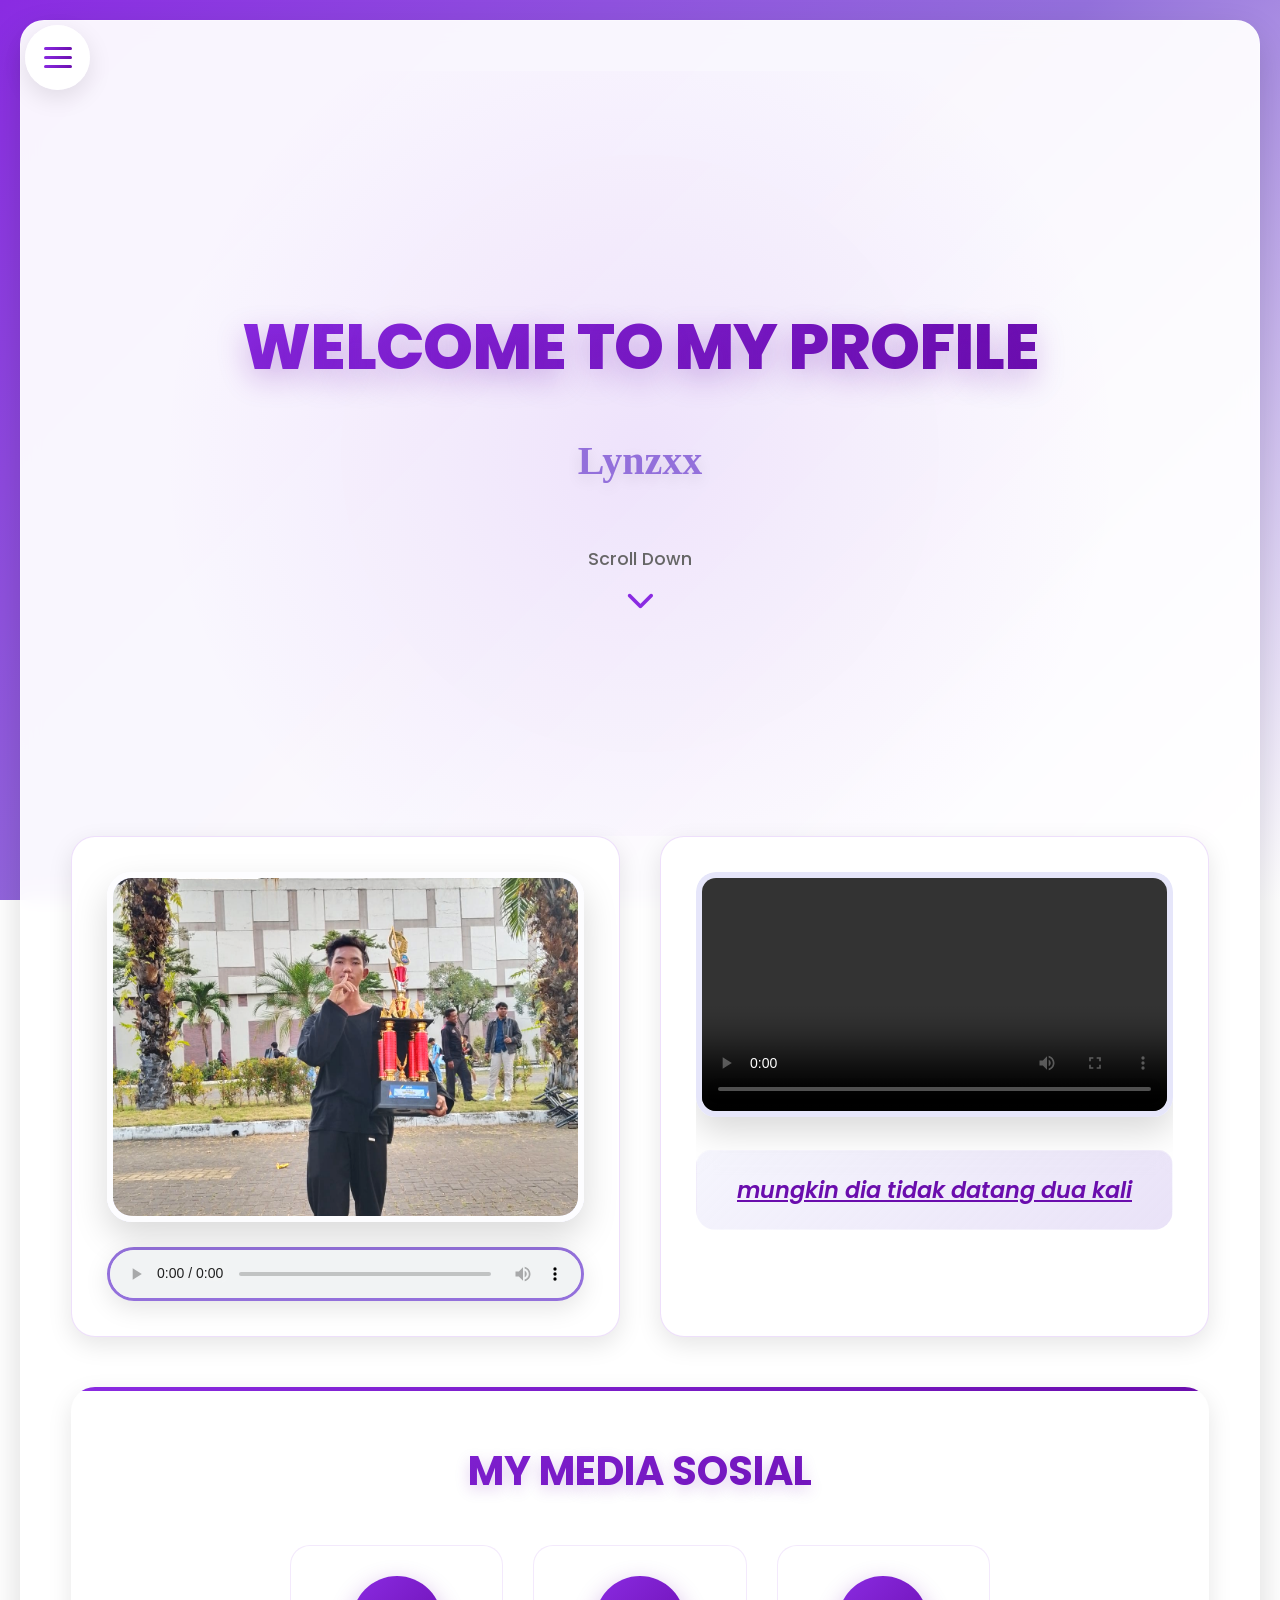
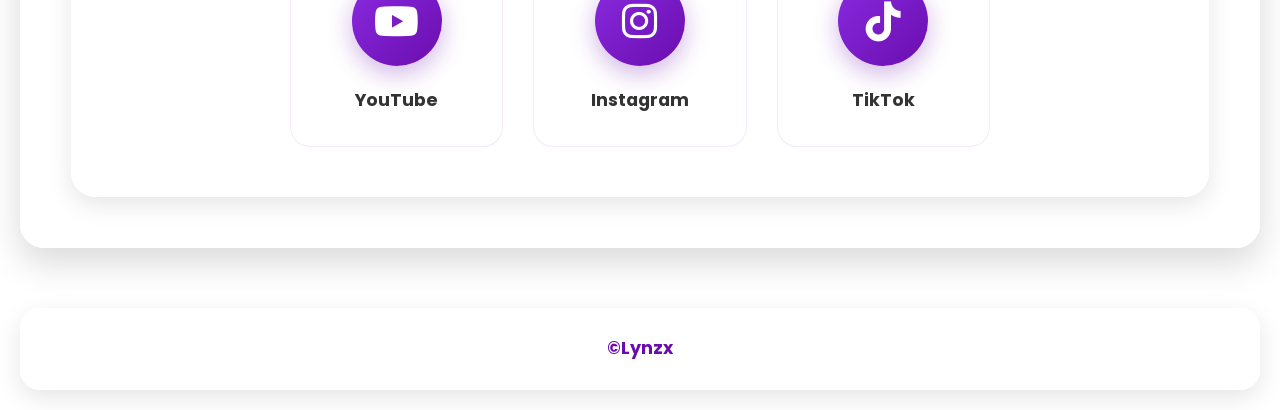
==== index.html @ 7cc861c7 "Add files via upload" ====
<!DOCTYPE html>
<html lang="id">
<head>
  <meta charset="UTF-8">
  <meta name="viewport" content="width=device-width, initial-scale=1.0">
  <title>Profil Saya - HOME</title>
  <link href="https://fonts.googleapis.com/css2?family=Poppins:wght@300;400;500;600;700&display=swap" rel="stylesheet">
  <link rel="stylesheet" href="https://cdnjs.cloudflare.com/ajax/libs/font-awesome/6.4.0/css/all.min.css">
  <link rel="stylesheet" href="style.css">
</head>
<body>
  <!-- Modern Hamburger Navbar -->
  <nav class="navbar">
    <div class="hamburger-menu">
      <div class="hamburger-line"></div>
      <div class="hamburger-line"></div>
      <div class="hamburger-line"></div>
    </div>
  </nav>

  <!-- Navigation Overlay -->
  <div class="nav-overlay">
    <div class="nav-links">
      <a href="HOME.html" class="nav-link active">
        <i class="fas fa-home"></i> HOME
      </a>
      <a href="TENTANG.html" class="nav-link">
        <i class="fas fa-user"></i> TENTANG
      </a>
      <a href="KENANGAN.html" class="nav-link">
        <i class="fas fa-images"></i> KENANGAN
      </a>
    </div>
  </div>

  <!-- HOME PAGE CONTENT -->
  <div class="container">
    <header class="hero-section">
      <div class="hero-content">
        <h1 class="hero-title">WELCOME TO MY PROFILE</h1>
        <p class="hero-subtitle">Lynzxx</p>
        <div class="scroll-indicator">
          <span>Scroll Down</span>
          <i class="fas fa-chevron-down"></i>
        </div>
      </div>
    </header>
    
    <div class="media-section">
      <!-- Kartu Gambar dan Audio -->
      <div class="card profile-card">
        <div class="card-body">
          <div class="image-container">
            <img src="PP12.jpg" alt="Profile Picture" class="profile-image">
            <audio class="audio-player" controls>
              <source src="katir.mp3" type="audio/mp3">
              Browser Anda tidak mendukung elemen audio.
            </audio>
          </div>
        </div>
      </div>
      
      <!-- Kartu Video -->
      <div class="card video-card">
        <div class="card-body">
          <div class="video-container">
            <video controls class="modern-video">
              <source src="kaka.mp4" type="video/mp4">
              Browser Anda tidak mendukung elemen video.
            </video>
            <div class="video-info">
              <h3><i><u>mungkin dia tidak datang dua kali</u></i></h3>
            </div>
          </div>
        </div>
      </div>
    </div>
    
    <!-- BAGIAN MEDIA SOSIAL -->
    <div class="social-section">
      <div class="social-title">MY MEDIA SOSIAL</div>
      <div class="social-links">
        <a href="https://youtube.com/@rafisysilo2630?si=F6b0-OFRXYgABKJ8" class="social-link" target="_blank">
          <div class="social-icon">
            <i class="fab fa-youtube"></i>
          </div>
          <span>YouTube</span>
        </a>
        <a href="https://www.instagram.com/afii_2004?igsh=Zm16ZG1jb3IwbXl3" class="social-link" target="_blank">
          <div class="social-icon">
            <i class="fab fa-instagram"></i>
          </div>
          <span>Instagram</span>
        </a>
        <a href="https://www.tiktok.com/@apii2452?_t=ZS-8zlGqCuAi6q&_r=1" class="social-link" target="_blank">
          <div class="social-icon">
            <i class="fab fa-tiktok"></i>
          </div>
          <span>TikTok</span>
        </a>
      </div>
    </div>
  </div>
  
  <footer class="footer">
    <div class="container-end">
      <ul class="ul-end">
        <li class="li-end"><p>©Lynzx</p></li>
      </ul>
    </div>
  </footer>

  <script src="common.js"></script>
</body>
</html>
---- style.css ----
/* ===== VARIABLES ===== */
:root {
  --primary-color: #8A2BE2;
  --secondary-color: #9370DB;
  --accent-color: #6A0DAD;
  --text-dark: #333;
  --text-light: #666;
  --background-light: rgba(255, 255, 255, 0.95);
  --shadow-light: 0 8px 25px rgba(0, 0, 0, 0.1);
  --shadow-medium: 0 15px 35px rgba(0, 0, 0, 0.15);
  --shadow-heavy: 0 20px 50px rgba(106, 13, 173, 0.25);
  --border-radius: 24px;
  --transition: all 0.4s cubic-bezier(0.25, 0.46, 0.45, 0.94);
  --gradient-primary: linear-gradient(135deg, var(--primary-color) 0%, var(--accent-color) 100%);
  --gradient-secondary: linear-gradient(135deg, var(--secondary-color) 0%, var(--primary-color) 100%);
}

/* ===== GLOBAL STYLES ===== */
* {
  margin: 0;
  padding: 0;
  box-sizing: border-box;
  font-family: 'Poppins', sans-serif;
}

body {
  background: linear-gradient(135deg, var(--primary-color) 0%, var(--secondary-color) 50%, #FFFFFF 100%);
  background-attachment: fixed;
  color: var(--text-dark);
  line-height: 1.7;
  min-height: 100vh;
  padding: 20px;
  transition: var(--transition);
}

/* ===== NAVIGATION ===== */
.navbar {
  position: fixed;
  top: 25px;
  left: 25px;
  z-index: 1000;
}

.hamburger-menu {
  display: flex;
  flex-direction: column;
  justify-content: center;
  align-items: center;
  width: 65px;
  height: 65px;
  background: rgba(255, 255, 255, 0.95);
  border-radius: 50%;
  box-shadow: var(--shadow-light);
  cursor: pointer;
  transition: var(--transition);
  backdrop-filter: blur(10px);
  border: 1px solid rgba(255, 255, 255, 0.2);
}

.hamburger-menu:hover {
  transform: scale(1.15) rotate(180deg);
  box-shadow: var(--shadow-heavy);
  background: rgba(255, 255, 255, 1);
}

.hamburger-line {
  width: 28px;
  height: 3px;
  background: var(--gradient-primary);
  margin: 3px 0;
  border-radius: 3px;
  transition: var(--transition);
  transform-origin: center;
}

.hamburger-menu.active .hamburger-line:nth-child(1) {
  transform: translateY(10px) rotate(45deg);
  background: white;
}

.hamburger-menu.active .hamburger-line:nth-child(2) {
  opacity: 0;
  transform: scale(0);
}

.hamburger-menu.active .hamburger-line:nth-child(3) {
  transform: translateY(-10px) rotate(-45deg);
  background: white;
}

.nav-overlay {
  position: fixed;
  top: 0;
  left: 0;
  width: 100%;
  height: 100%;
  background: rgba(106, 13, 173, 0.98);
  backdrop-filter: blur(15px);
  z-index: 999;
  display: flex;
  justify-content: center;
  align-items: center;
  opacity: 0;
  visibility: hidden;
  transition: var(--transition);
}

.nav-overlay.active {
  opacity: 1;
  visibility: visible;
}

.nav-links {
  display: flex;
  flex-direction: column;
  align-items: center;
  gap: 35px;
}

.nav-link {
  color: white;
  font-size: 2.2rem;
  font-weight: 600;
  text-decoration: none;
  padding: 20px 50px;
  border-radius: 60px;
  transition: var(--transition);
  position: relative;
  overflow: hidden;
  background: rgba(255, 255, 255, 0.1);
  backdrop-filter: blur(10px);
  border: 1px solid rgba(255, 255, 255, 0.2);
}

.nav-link::before {
  content: '';
  position: absolute;
  top: 0;
  left: -100%;
  width: 100%;
  height: 100%;
  background: linear-gradient(90deg, transparent, rgba(255, 255, 255, 0.3), transparent);
  transition: all 0.6s ease;
}

.nav-link:hover::before {
  left: 100%;
}

.nav-link:hover {
  transform: translateY(-5px) scale(1.05);
  background: rgba(255, 255, 255, 0.2);
  box-shadow: 0 15px 35px rgba(0, 0, 0, 0.3);
}

.nav-link.active {
  background: rgba(255, 255, 255, 0.25);
  box-shadow: 0 10px 25px rgba(0, 0, 0, 0.2);
  transform: scale(1.05);
}

.nav-link i {
  margin-right: 20px;
  font-size: 2rem;
  transition: var(--transition);
}

.nav-link:hover i {
  transform: scale(1.2);
}

/* ===== HERO SECTION ===== */
.hero-section {
  min-height: 85vh;
  display: flex;
  align-items: center;
  justify-content: center;
  text-align: center;
  padding: 80px 20px;
  position: relative;
  overflow: hidden;
}

.hero-section::before {
  content: '';
  position: absolute;
  top: 0;
  left: 0;
  right: 0;
  bottom: 0;
  background: radial-gradient(circle at center, rgba(138, 43, 226, 0.1) 0%, transparent 70%);
  pointer-events: none;
}

.hero-content {
  max-width: 900px;
  position: relative;
  z-index: 1;
}

.hero-title {
  color: var(--accent-color);
  font-size: 4rem;
  font-weight: 800;
  margin-bottom: 25px;
  background: var(--gradient-primary);
  -webkit-background-clip: text;
  -webkit-text-fill-color: transparent;
  animation: fadeInUp 1s ease;
  text-shadow: 0 10px 30px rgba(106, 13, 173, 0.3);
  letter-spacing: -1px;
}

.hero-subtitle {
  color: var(--secondary-color);
  font-size: 2.5rem;
  font-weight: 600;
  font-family: "Brush Script MT", cursive;
  margin-bottom: 50px;
  animation: fadeInUp 1s ease 0.3s both;
  text-shadow: 0 5px 15px rgba(0, 0, 0, 0.1);
}

.scroll-indicator {
  color: var(--text-light);
  font-size: 1.1rem;
  font-weight: 500;
  animation: bounce 2s infinite;
  display: flex;
  flex-direction: column;
  align-items: center;
  gap: 10px;
}

.scroll-indicator i {
  font-size: 1.8rem;
  color: var(--primary-color);
  transition: var(--transition);
}

.scroll-indicator:hover i {
  transform: translateY(5px);
  color: var(--accent-color);
}

/* ===== MAIN CONTENT ===== */
.container {
  background: var(--background-light);
  border-radius: var(--border-radius);
  box-shadow: var(--shadow-medium);
  margin: 0 auto 40px;
  max-width: 1300px;
  overflow: hidden;
  padding: 50px;
  backdrop-filter: blur(10px);
  border: 1px solid rgba(255, 255, 255, 0.3);
}

.media-section {
  display: grid;
  grid-template-columns: repeat(auto-fit, minmax(380px, 1fr));
  gap: 40px;
  margin-bottom: 50px;
}

.card {
  background: white;
  border-radius: var(--border-radius);
  box-shadow: var(--shadow-light);
  overflow: hidden;
  transition: var(--transition);
  border: 1px solid rgba(138, 43, 226, 0.15);
  position: relative;
}

.card::before {
  content: '';
  position: absolute;
  top: 0;
  left: 0;
  right: 0;
  height: 4px;
  background: var(--gradient-primary);
  transform: scaleX(0);
  transition: var(--transition);
}

.card:hover::before {
  transform: scaleX(1);
}

.card:hover {
  transform: translateY(-12px) scale(1.02);
  box-shadow: var(--shadow-heavy);
}

.card-body {
  padding: 35px;
}

/* Profile Image Section */
.image-container {
  display: flex;
  flex-direction: column;
  align-items: center;
  gap: 25px;
}

.profile-image {
  border-radius: 25px;
  height: 350px;
  object-fit: cover;
  width: 100%;
  border: 6px solid #E6E6FA;
  box-shadow: var(--shadow-medium);
  transition: var(--transition);
  filter: brightness(1.05) contrast(1.1);
}

.profile-image:hover {
  transform: scale(1.03);
  box-shadow: var(--shadow-heavy);
}

/* Video Section */
.video-container {
  position: relative;
  border-radius: 20px;
  overflow: hidden;
}

.modern-video {
  border-radius: 20px;
  width: 100%;
  height: auto;
  border: 6px solid #E6E6FA;
  box-shadow: var(--shadow-medium);
  transition: var(--transition);
}

.modern-video:hover {
  transform: scale(1.02);
  box-shadow: var(--shadow-heavy);
}

.video-info {
  text-align: center;
  margin-top: 25px;
  padding: 20px;
  background: linear-gradient(135deg, rgba(230, 230, 250, 0.4) 0%, rgba(147, 112, 219, 0.2) 100%);
  border-radius: 15px;
  backdrop-filter: blur(10px);
  border: 1px solid rgba(255, 255, 255, 0.3);
}

.video-info h3 {
  color: var(--accent-color);
  font-style: italic;
  font-size: 1.4rem;
  font-weight: 600;
}

/* Audio Player */
.audio-player {
  border-radius: 35px;
  width: 100%;
  background: linear-gradient(135deg, #F8F4FF 0%, #EDE7F6 100%);
  border: 3px solid var(--secondary-color);
  box-shadow: var(--shadow-light);
  transition: var(--transition);
}

.audio-player:hover {
  border-color: var(--primary-color);
  box-shadow: var(--shadow-medium);
}

/* ===== SOCIAL MEDIA SECTION ===== */
.social-section {
  background: white;
  border-radius: var(--border-radius);
  box-shadow: var(--shadow-light);
  margin-top: 50px;
  padding: 50px;
  text-align: center;
  position: relative;
  overflow: hidden;
}

.social-section::before {
  content: '';
  position: absolute;
  top: 0;
  left: 0;
  right: 0;
  height: 4px;
  background: var(--gradient-primary);
}

.social-title {
  color: var(--accent-color);
  font-size: 2.5rem;
  font-weight: 700;
  margin-bottom: 40px;
  background: var(--gradient-primary);
  -webkit-background-clip: text;
  -webkit-text-fill-color: transparent;
  text-shadow: 0 5px 15px rgba(106, 13, 173, 0.2);
}

.social-links {
  display: grid;
  grid-template-columns: repeat(auto-fit, minmax(180px, 1fr));
  gap: 30px;
  max-width: 700px;
  margin: 0 auto;
}

.social-link {
  display: flex;
  flex-direction: column;
  align-items: center;
  text-decoration: none;
  color: var(--text-dark);
  transition: var(--transition);
  padding: 30px 25px;
  border-radius: 20px;
  background: rgba(255, 255, 255, 0.9);
  backdrop-filter: blur(10px);
  border: 1px solid rgba(138, 43, 226, 0.1);
  position: relative;
  overflow: hidden;
}

.social-link::before {
  content: '';
  position: absolute;
  top: 0;
  left: 0;
  right: 0;
  bottom: 0;
  background: var(--gradient-primary);
  opacity: 0;
  transition: var(--transition);
  z-index: 1;
}

.social-link:hover::before {
  opacity: 1;
}

.social-link:hover {
  transform: translateY(-8px) scale(1.05);
  box-shadow: var(--shadow-heavy);
  color: white;
}

.social-icon {
  width: 90px;
  height: 90px;
  border-radius: 50%;
  background: var(--gradient-primary);
  display: flex;
  align-items: center;
  justify-content: center;
  margin-bottom: 20px;
  transition: var(--transition);
  position: relative;
  z-index: 2;
  box-shadow: 0 8px 25px rgba(106, 13, 173, 0.3);
}

.social-link:hover .social-icon {
  transform: scale(1.15) rotate(10deg);
  background: white;
  box-shadow: 0 12px 35px rgba(0, 0, 0, 0.3);
}

.social-icon i {
  font-size: 2.5rem;
  color: white;
  transition: var(--transition);
}

.social-link:hover .social-icon i {
  color: var(--primary-color);
  transform: scale(1.1);
}

.social-link span {
  font-weight: 700;
  font-size: 1.1rem;
  position: relative;
  z-index: 2;
  transition: var(--transition);
}

/* ===== FOOTER ===== */
.footer {
  margin-top: 60px;
}

.container-end {
  background: var(--background-light);
  border-radius: 20px;
  box-shadow: var(--shadow-light);
  margin: 0 auto;
  max-width: 1300px;
  padding: 25px;
  text-align: center;
  backdrop-filter: blur(10px);
  border: 1px solid rgba(255, 255, 255, 0.3);
}

.ul-end {
  list-style: none;
}

.li-end {
  color: var(--accent-color);
  font-weight: 700;
  font-size: 1.1rem;
}

/* ===== ANIMATIONS ===== */
@keyframes fadeInUp {
  from {
    opacity: 0;
    transform: translateY(40px);
  }
  to {
    opacity: 1;
    transform: translateY(0);
  }
}

@keyframes bounce {
  0%, 20%, 50%, 80%, 100% {
    transform: translateY(0);
  }
  40% {
    transform: translateY(-12px);
  }
  60% {
    transform: translateY(-6px);
  }
}

@keyframes float {
  0%, 100% {
    transform: translateY(0);
  }
  50% {
    transform: translateY(-10px);
  }
}

/* ===== RESPONSIVE STYLES ===== */
@media (max-width: 1024px) {
  .hero-title {
    font-size: 3.2rem;
  }
  
  .hero-subtitle {
    font-size: 2rem;
  }
  
  .container {
    padding: 40px;
  }
  
  .media-section {
    grid-template-columns: 1fr;
    gap: 30px;
  }
}

@media (max-width: 768px) {
  .navbar {
    top: 20px;
    left: 20px;
  }
  
  .hamburger-menu {
    width: 55px;
    height: 55px;
  }
  
  .hamburger-line {
    width: 24px;
  }
  
  .nav-link {
    font-size: 1.8rem;
    padding: 18px 40px;
  }
  
  .nav-link i {
    font-size: 1.6rem;
    margin-right: 15px;
  }
  
  .hero-title {
    font-size: 2.8rem;
  }
  
  .hero-subtitle {
    font-size: 1.8rem;
  }
  
  .social-links {
    grid-template-columns: repeat(2, 1fr);
    gap: 20px;
  }
  
  .social-icon {
    width: 70px;
    height: 70px;
  }
  
  .social-icon i {
    font-size: 2rem;
  }
  
  .container {
    padding: 30px;
  }
  
  .card-body {
    padding: 25px;
  }
}

@media (max-width: 480px) {
  body {
    padding: 15px;
  }
  
  .nav-link {
    font-size: 1.5rem;
    padding: 15px 30px;
  }
  
  .nav-link i {
    font-size: 1.3rem;
    margin-right: 12px;
  }
  
  .hero-title {
    font-size: 2.2rem;
  }
  
  .hero-subtitle {
    font-size: 1.5rem;
  }
  
  .social-links {
    grid-template-columns: 1fr;
    gap: 15px;
  }
  
  .social-link {
    padding: 25px 20px;
  }
  
  .container {
    padding: 20px;
  }
  
  .card-body {
    padding: 20px;
  }
  
  .profile-image {
    height: 280px;
  }
}

/* Loading animation for cards */
.card {
  animation: fadeInUp 0.8s ease-out;
}

.card:nth-child(1) { animation-delay: 0.1s; }
.card:nth-child(2) { animation-delay: 0.2s; }
.card:nth-child(3) { animation-delay: 0.3s; }

/* Smooth scrolling */
html {
  scroll-behavior: smooth;
}
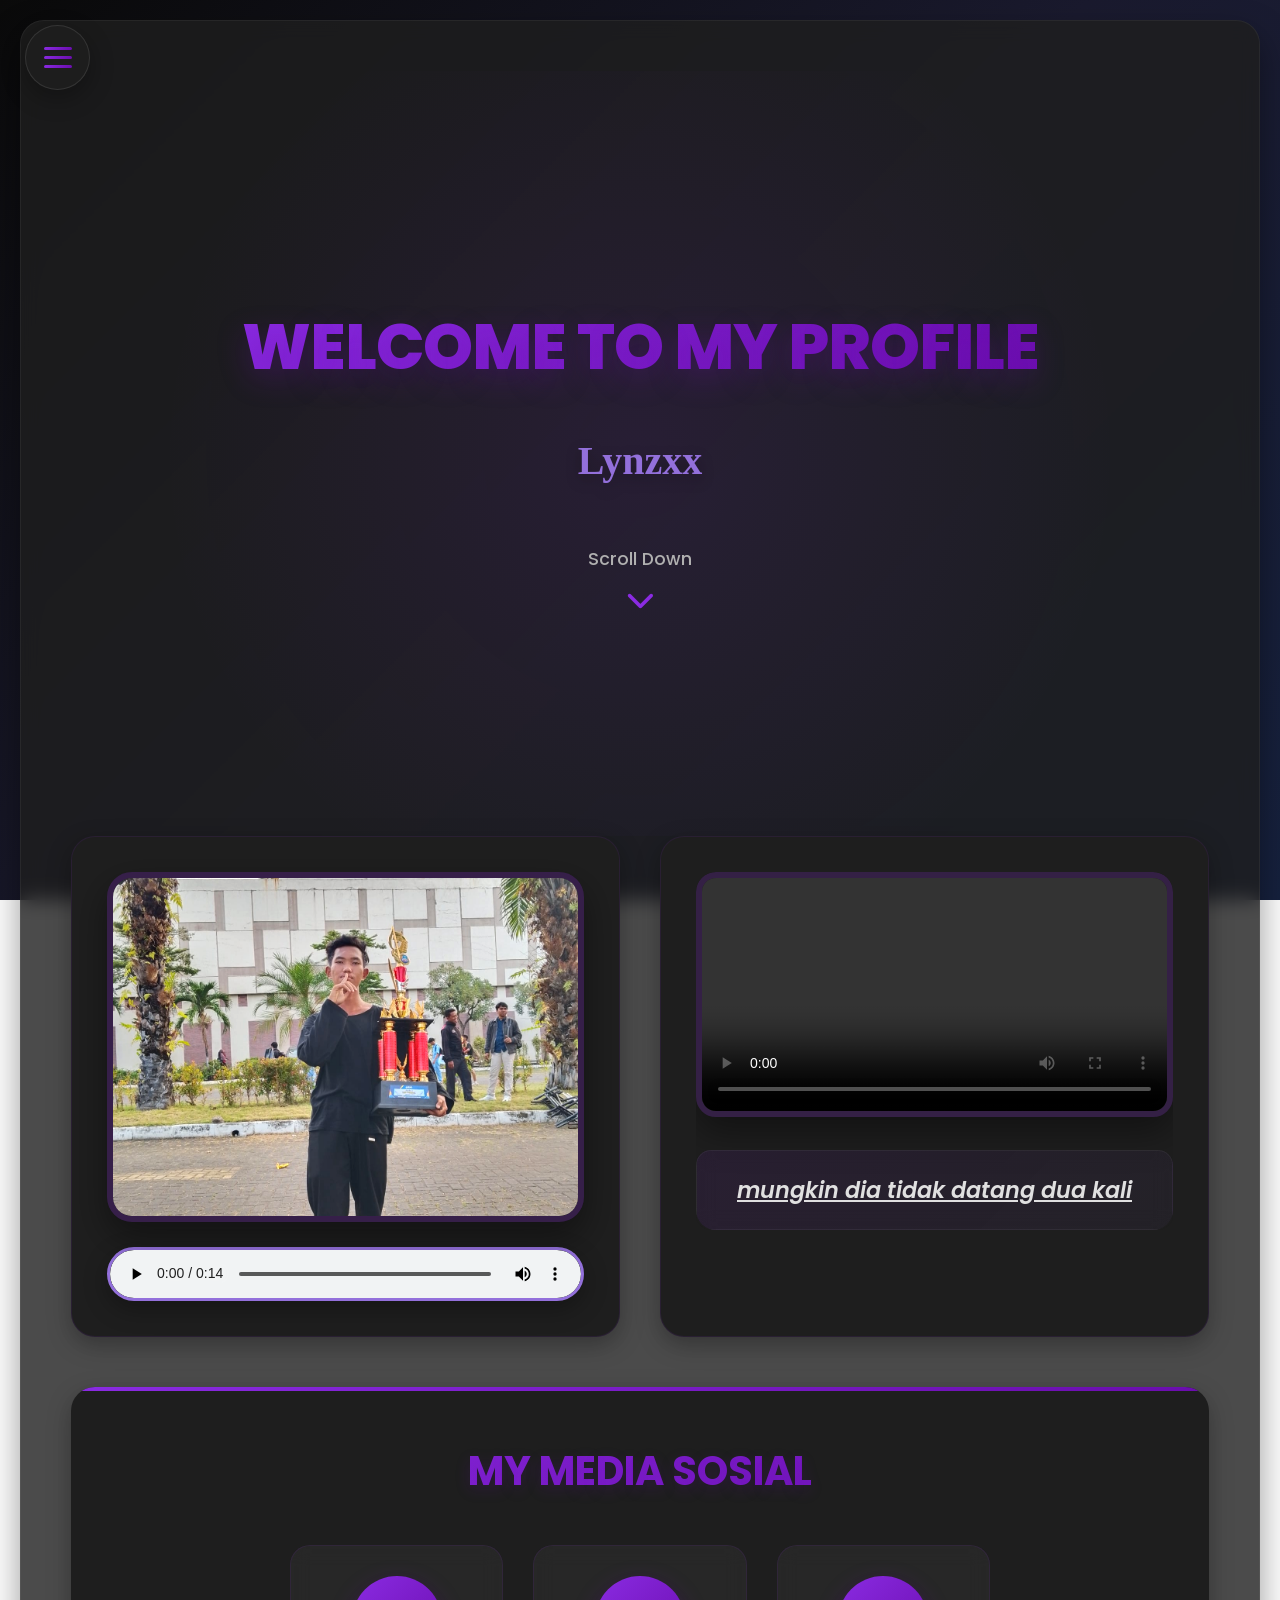
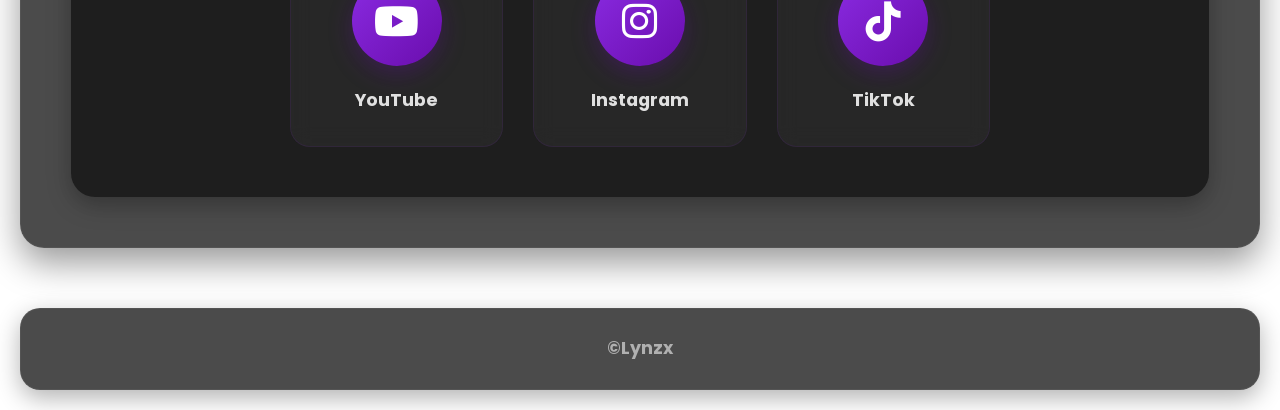
==== commit 4f920f1d: "Add files via upload" ====
--- a/index.html
+++ b/index.html
@@ -21,7 +21,7 @@
   <!-- Navigation Overlay -->
   <div class="nav-overlay">
     <div class="nav-links">
-      <a href="HOME.html" class="nav-link active">
+      <a href="index.html" class="nav-link active">
         <i class="fas fa-home"></i> HOME
       </a>
       <a href="TENTANG.html" class="nav-link">
--- a/style.css
+++ b/style.css
@@ -3,12 +3,14 @@
   --primary-color: #8A2BE2;
   --secondary-color: #9370DB;
   --accent-color: #6A0DAD;
-  --text-dark: #333;
-  --text-light: #666;
-  --background-light: rgba(255, 255, 255, 0.95);
-  --shadow-light: 0 8px 25px rgba(0, 0, 0, 0.1);
-  --shadow-medium: 0 15px 35px rgba(0, 0, 0, 0.15);
-  --shadow-heavy: 0 20px 50px rgba(106, 13, 173, 0.25);
+  --dark-bg: #121212;
+  --card-bg: #1E1E1E;
+  --card-hover: #2D2D2D;
+  --text-light: #E0E0E0;
+  --text-muted: #B0B0B0;
+  --shadow-light: 0 8px 25px rgba(0, 0, 0, 0.3);
+  --shadow-medium: 0 15px 35px rgba(0, 0, 0, 0.4);
+  --shadow-heavy: 0 20px 50px rgba(106, 13, 173, 0.3);
   --border-radius: 24px;
   --transition: all 0.4s cubic-bezier(0.25, 0.46, 0.45, 0.94);
   --gradient-primary: linear-gradient(135deg, var(--primary-color) 0%, var(--accent-color) 100%);
@@ -24,9 +26,9 @@
 }
 
 body {
-  background: linear-gradient(135deg, var(--primary-color) 0%, var(--secondary-color) 50%, #FFFFFF 100%);
+  background: linear-gradient(135deg, #0A0A0A 0%, #1A1A2E 50%, #16213E 100%);
   background-attachment: fixed;
-  color: var(--text-dark);
+  color: var(--text-light);
   line-height: 1.7;
   min-height: 100vh;
   padding: 20px;
@@ -48,19 +50,19 @@
   align-items: center;
   width: 65px;
   height: 65px;
-  background: rgba(255, 255, 255, 0.95);
+  background: rgba(30, 30, 30, 0.95);
   border-radius: 50%;
   box-shadow: var(--shadow-light);
   cursor: pointer;
   transition: var(--transition);
   backdrop-filter: blur(10px);
-  border: 1px solid rgba(255, 255, 255, 0.2);
+  border: 1px solid rgba(255, 255, 255, 0.1);
 }
 
 .hamburger-menu:hover {
   transform: scale(1.15) rotate(180deg);
   box-shadow: var(--shadow-heavy);
-  background: rgba(255, 255, 255, 1);
+  background: rgba(40, 40, 40, 1);
 }
 
 .hamburger-line {
@@ -94,7 +96,7 @@
   left: 0;
   width: 100%;
   height: 100%;
-  background: rgba(106, 13, 173, 0.98);
+  background: rgba(18, 18, 18, 0.98);
   backdrop-filter: blur(15px);
   z-index: 999;
   display: flex;
@@ -127,9 +129,9 @@
   transition: var(--transition);
   position: relative;
   overflow: hidden;
-  background: rgba(255, 255, 255, 0.1);
+  background: rgba(255, 255, 255, 0.05);
   backdrop-filter: blur(10px);
-  border: 1px solid rgba(255, 255, 255, 0.2);
+  border: 1px solid rgba(255, 255, 255, 0.1);
 }
 
 .nav-link::before {
@@ -139,7 +141,7 @@
   left: -100%;
   width: 100%;
   height: 100%;
-  background: linear-gradient(90deg, transparent, rgba(255, 255, 255, 0.3), transparent);
+  background: linear-gradient(90deg, transparent, rgba(138, 43, 226, 0.3), transparent);
   transition: all 0.6s ease;
 }
 
@@ -149,13 +151,13 @@
 
 .nav-link:hover {
   transform: translateY(-5px) scale(1.05);
-  background: rgba(255, 255, 255, 0.2);
-  box-shadow: 0 15px 35px rgba(0, 0, 0, 0.3);
+  background: rgba(138, 43, 226, 0.2);
+  box-shadow: 0 15px 35px rgba(0, 0, 0, 0.5);
 }
 
 .nav-link.active {
-  background: rgba(255, 255, 255, 0.25);
-  box-shadow: 0 10px 25px rgba(0, 0, 0, 0.2);
+  background: rgba(138, 43, 226, 0.25);
+  box-shadow: 0 10px 25px rgba(0, 0, 0, 0.4);
   transform: scale(1.05);
 }
 
@@ -199,7 +201,7 @@
 }
 
 .hero-title {
-  color: var(--accent-color);
+  color: var(--text-light);
   font-size: 4rem;
   font-weight: 800;
   margin-bottom: 25px;
@@ -218,11 +220,11 @@
   font-family: "Brush Script MT", cursive;
   margin-bottom: 50px;
   animation: fadeInUp 1s ease 0.3s both;
-  text-shadow: 0 5px 15px rgba(0, 0, 0, 0.1);
+  text-shadow: 0 5px 15px rgba(0, 0, 0, 0.3);
 }
 
 .scroll-indicator {
-  color: var(--text-light);
+  color: var(--text-muted);
   font-size: 1.1rem;
   font-weight: 500;
   animation: bounce 2s infinite;
@@ -245,7 +247,7 @@
 
 /* ===== MAIN CONTENT ===== */
 .container {
-  background: var(--background-light);
+  background: rgba(30, 30, 30, 0.8);
   border-radius: var(--border-radius);
   box-shadow: var(--shadow-medium);
   margin: 0 auto 40px;
@@ -253,7 +255,7 @@
   overflow: hidden;
   padding: 50px;
   backdrop-filter: blur(10px);
-  border: 1px solid rgba(255, 255, 255, 0.3);
+  border: 1px solid rgba(255, 255, 255, 0.05);
 }
 
 .media-section {
@@ -264,12 +266,12 @@
 }
 
 .card {
-  background: white;
+  background: var(--card-bg);
   border-radius: var(--border-radius);
   box-shadow: var(--shadow-light);
   overflow: hidden;
   transition: var(--transition);
-  border: 1px solid rgba(138, 43, 226, 0.15);
+  border: 1px solid rgba(138, 43, 226, 0.1);
   position: relative;
 }
 
@@ -292,6 +294,7 @@
 .card:hover {
   transform: translateY(-12px) scale(1.02);
   box-shadow: var(--shadow-heavy);
+  background: var(--card-hover);
 }
 
 .card-body {
@@ -311,7 +314,7 @@
   height: 350px;
   object-fit: cover;
   width: 100%;
-  border: 6px solid #E6E6FA;
+  border: 6px solid rgba(138, 43, 226, 0.2);
   box-shadow: var(--shadow-medium);
   transition: var(--transition);
   filter: brightness(1.05) contrast(1.1);
@@ -320,6 +323,7 @@
 .profile-image:hover {
   transform: scale(1.03);
   box-shadow: var(--shadow-heavy);
+  border-color: rgba(138, 43, 226, 0.4);
 }
 
 /* Video Section */
@@ -333,7 +337,7 @@
   border-radius: 20px;
   width: 100%;
   height: auto;
-  border: 6px solid #E6E6FA;
+  border: 6px solid rgba(138, 43, 226, 0.2);
   box-shadow: var(--shadow-medium);
   transition: var(--transition);
 }
@@ -341,20 +345,21 @@
 .modern-video:hover {
   transform: scale(1.02);
   box-shadow: var(--shadow-heavy);
+  border-color: rgba(138, 43, 226, 0.4);
 }
 
 .video-info {
   text-align: center;
   margin-top: 25px;
   padding: 20px;
-  background: linear-gradient(135deg, rgba(230, 230, 250, 0.4) 0%, rgba(147, 112, 219, 0.2) 100%);
+  background: linear-gradient(135deg, rgba(138, 43, 226, 0.1) 0%, rgba(147, 112, 219, 0.05) 100%);
   border-radius: 15px;
   backdrop-filter: blur(10px);
-  border: 1px solid rgba(255, 255, 255, 0.3);
+  border: 1px solid rgba(255, 255, 255, 0.05);
 }
 
 .video-info h3 {
-  color: var(--accent-color);
+  color: var(--text-light);
   font-style: italic;
   font-size: 1.4rem;
   font-weight: 600;
@@ -364,10 +369,11 @@
 .audio-player {
   border-radius: 35px;
   width: 100%;
-  background: linear-gradient(135deg, #F8F4FF 0%, #EDE7F6 100%);
+  background: linear-gradient(135deg, #2D2D2D 0%, #3D3D3D 100%);
   border: 3px solid var(--secondary-color);
   box-shadow: var(--shadow-light);
   transition: var(--transition);
+  color: var(--text-light);
 }
 
 .audio-player:hover {
@@ -377,7 +383,7 @@
 
 /* ===== SOCIAL MEDIA SECTION ===== */
 .social-section {
-  background: white;
+  background: var(--card-bg);
   border-radius: var(--border-radius);
   box-shadow: var(--shadow-light);
   margin-top: 50px;
@@ -398,7 +404,7 @@
 }
 
 .social-title {
-  color: var(--accent-color);
+  color: var(--text-light);
   font-size: 2.5rem;
   font-weight: 700;
   margin-bottom: 40px;
@@ -421,11 +427,11 @@
   flex-direction: column;
   align-items: center;
   text-decoration: none;
-  color: var(--text-dark);
+  color: var(--text-light);
   transition: var(--transition);
   padding: 30px 25px;
   border-radius: 20px;
-  background: rgba(255, 255, 255, 0.9);
+  background: rgba(40, 40, 40, 0.9);
   backdrop-filter: blur(10px);
   border: 1px solid rgba(138, 43, 226, 0.1);
   position: relative;
@@ -472,8 +478,8 @@
 
 .social-link:hover .social-icon {
   transform: scale(1.15) rotate(10deg);
-  background: white;
-  box-shadow: 0 12px 35px rgba(0, 0, 0, 0.3);
+  background: rgba(30, 30, 30, 0.9);
+  box-shadow: 0 12px 35px rgba(0, 0, 0, 0.5);
 }
 
 .social-icon i {
@@ -501,7 +507,7 @@
 }
 
 .container-end {
-  background: var(--background-light);
+  background: rgba(30, 30, 30, 0.8);
   border-radius: 20px;
   box-shadow: var(--shadow-light);
   margin: 0 auto;
@@ -509,7 +515,7 @@
   padding: 25px;
   text-align: center;
   backdrop-filter: blur(10px);
-  border: 1px solid rgba(255, 255, 255, 0.3);
+  border: 1px solid rgba(255, 255, 255, 0.05);
 }
 
 .ul-end {
@@ -517,7 +523,7 @@
 }
 
 .li-end {
-  color: var(--accent-color);
+  color: var(--text-muted);
   font-weight: 700;
   font-size: 1.1rem;
 }
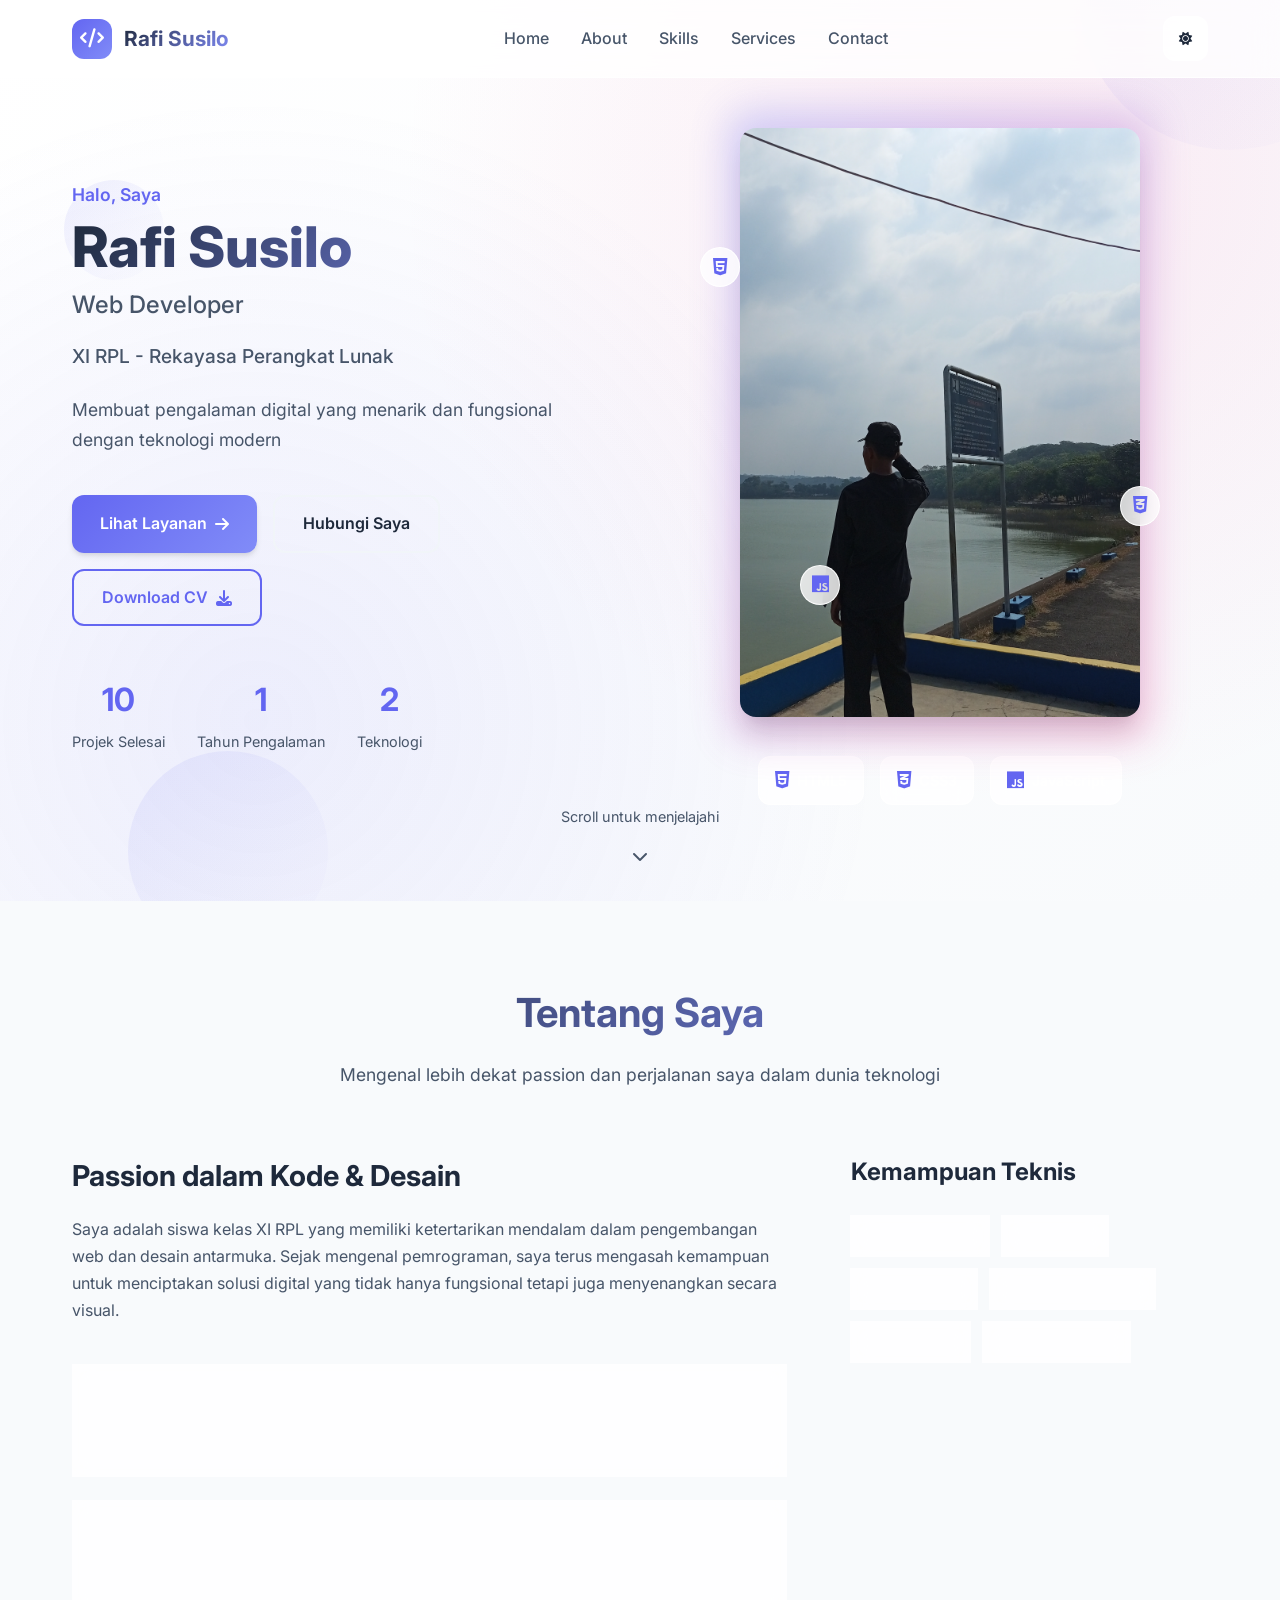
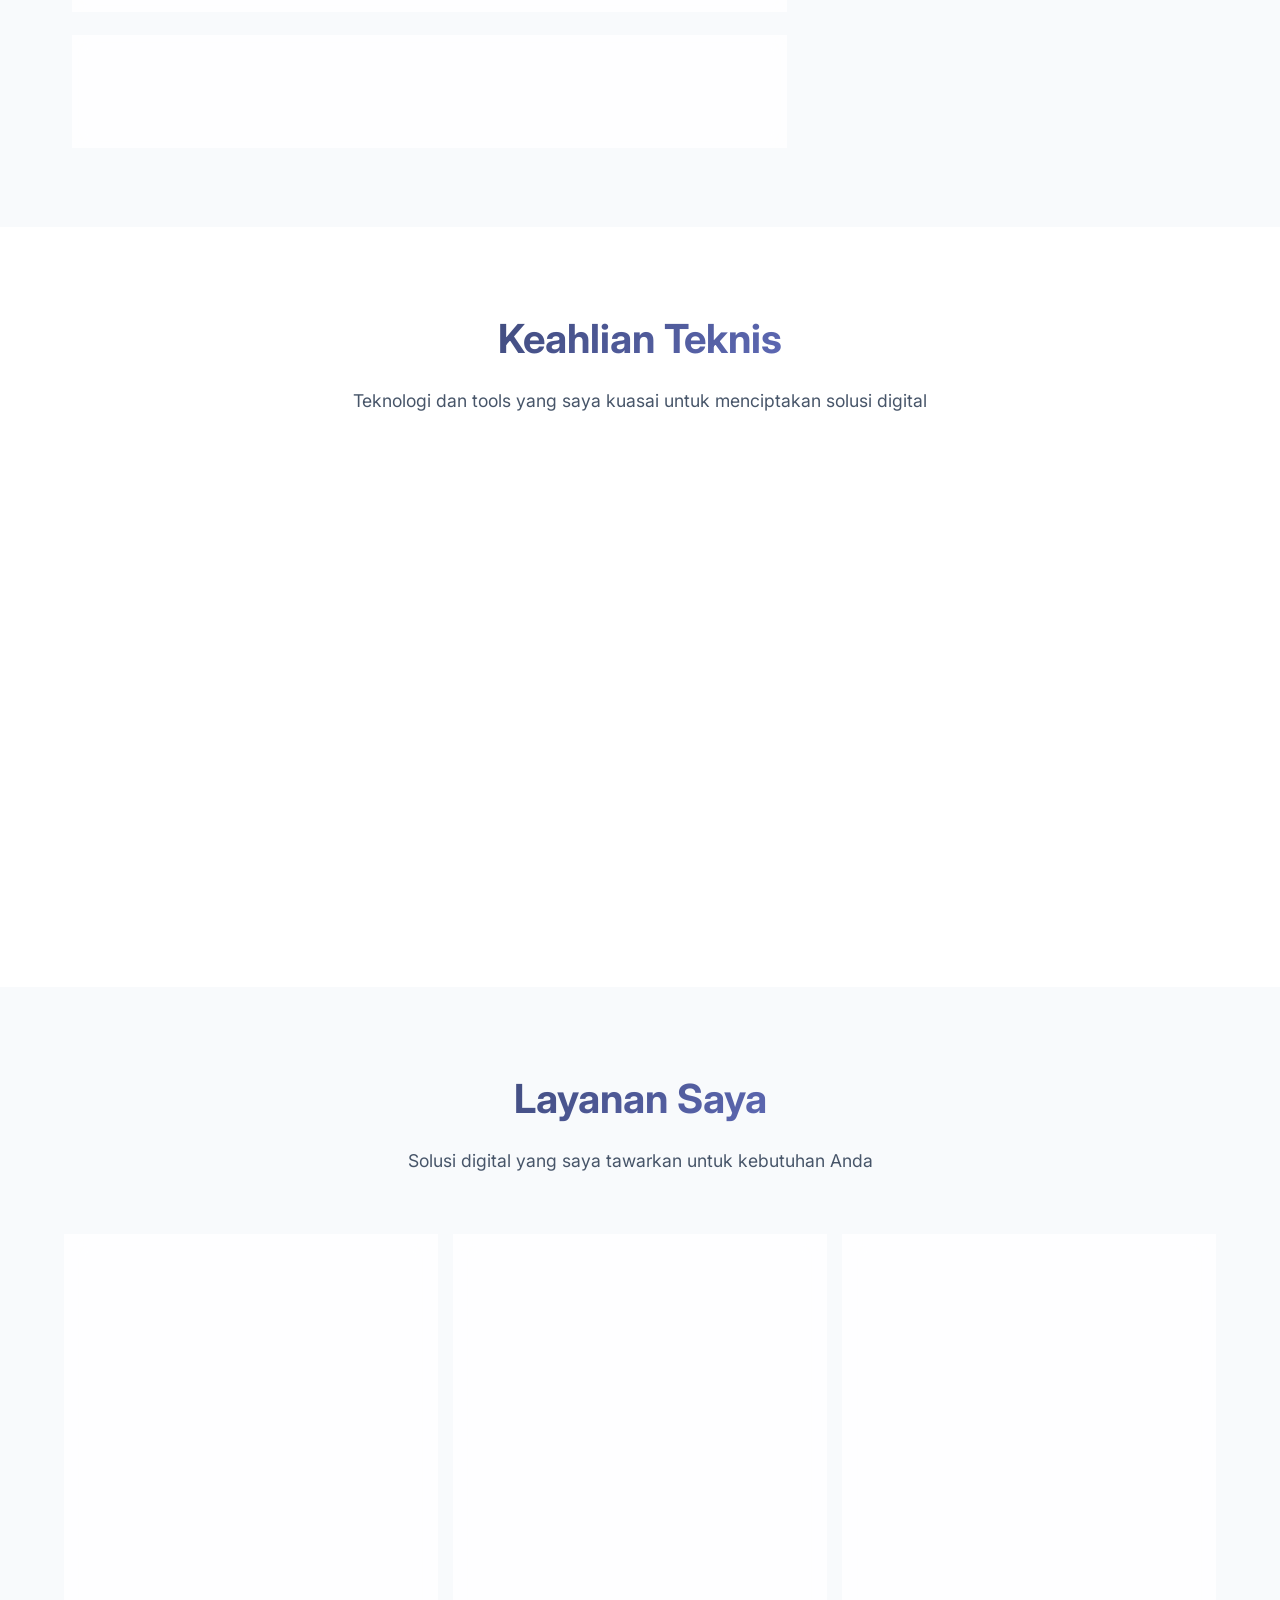
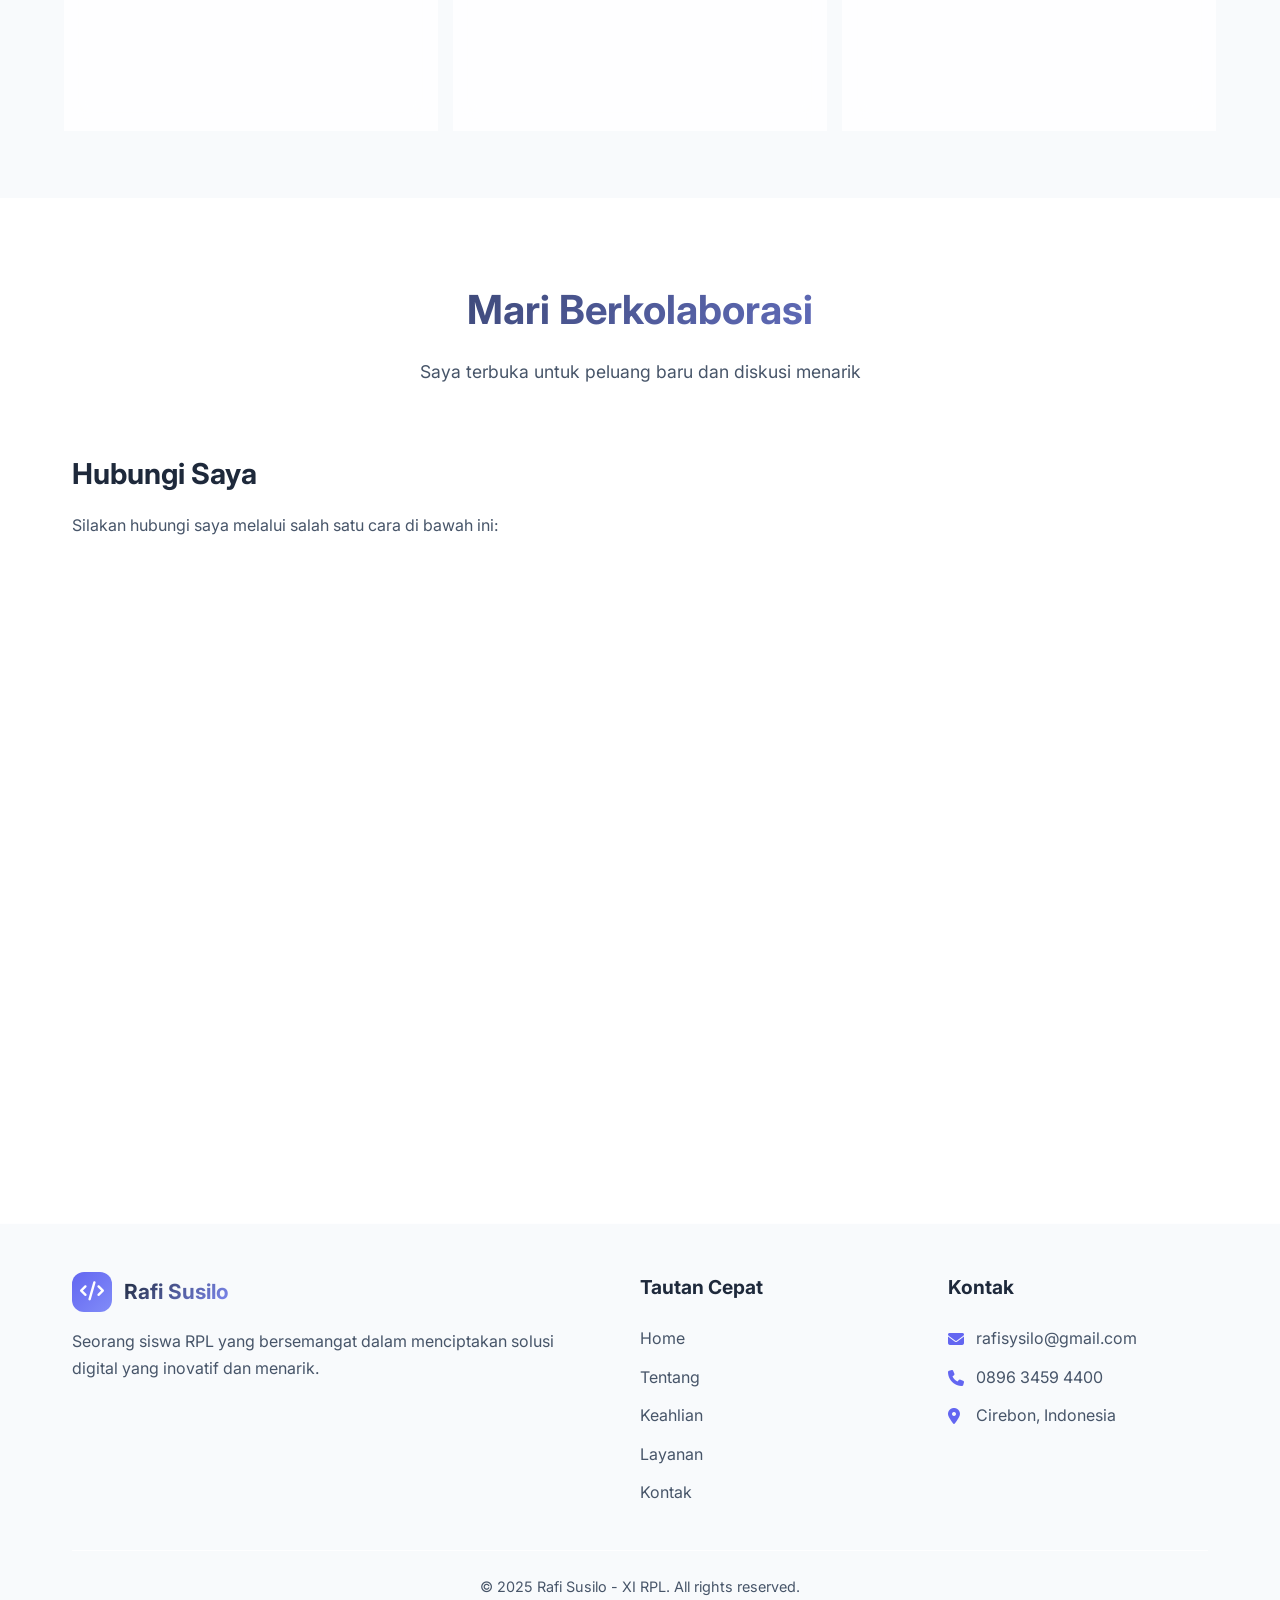
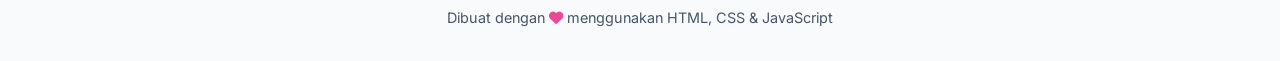
==== commit 69266801: "Add files via upload" ====
--- a/index.html
+++ b/index.html
@@ -1,115 +1,481 @@
 <!DOCTYPE html>
 <html lang="id">
 <head>
-  <meta charset="UTF-8">
-  <meta name="viewport" content="width=device-width, initial-scale=1.0">
-  <title>Profil Saya - HOME</title>
-  <link href="https://fonts.googleapis.com/css2?family=Poppins:wght@300;400;500;600;700&display=swap" rel="stylesheet">
-  <link rel="stylesheet" href="https://cdnjs.cloudflare.com/ajax/libs/font-awesome/6.4.0/css/all.min.css">
-  <link rel="stylesheet" href="style.css">
+    <meta charset="UTF-8">
+    <meta name="viewport" content="width=device-width, initial-scale=1.0">
+    <title>Rafi Susilo - Portfolio Modern | XI RPL</title>
+    <link rel="stylesheet" href="style.css">
+    <link rel="preconnect" href="https://fonts.googleapis.com">
+    <link rel="preconnect" href="https://fonts.gstatic.com" crossorigin>
+    <link href="https://fonts.googleapis.com/css2?family=Inter:wght@300;400;500;600;700;800&display=swap" rel="stylesheet">
+    <link rel="stylesheet" href="https://cdnjs.cloudflare.com/ajax/libs/font-awesome/6.4.0/css/all.min.css">
+    <meta name="description" content="Portfolio Rafi Susilo - Web Developer & UI/UX Designer dari Cirebon. Siswa SMK RPL dengan passion dalam pengembangan web modern.">
+    <meta name="keywords" content="Rafi Susilo, Web Developer, Portfolio, RPL, SMK, HTML, CSS, JavaScript, UI/UX Design">
+    <meta name="author" content="Rafi Susilo">
+    
+    <!-- Open Graph Meta Tags -->
+    <meta property="og:title" content="Rafi Susilo - Portfolio Modern | XI RPL">
+    <meta property="og:description" content="Portfolio Rafi Susilo - Web Developer & UI/UX Designer dari Cirebon">
+    <meta property="og:type" content="website">
+    <meta property="og:image" content="edit.jpg">
+    
+    <!-- Favicon -->
+    <link rel="icon" type="image/x-icon" href="favicon.ico">
 </head>
 <body>
-  <!-- Modern Hamburger Navbar -->
-  <nav class="navbar">
-    <div class="hamburger-menu">
-      <div class="hamburger-line"></div>
-      <div class="hamburger-line"></div>
-      <div class="hamburger-line"></div>
-    </div>
-  </nav>
-
-  <!-- Navigation Overlay -->
-  <div class="nav-overlay">
-    <div class="nav-links">
-      <a href="index.html" class="nav-link active">
-        <i class="fas fa-home"></i> HOME
-      </a>
-      <a href="TENTANG.html" class="nav-link">
-        <i class="fas fa-user"></i> TENTANG
-      </a>
-      <a href="KENANGAN.html" class="nav-link">
-        <i class="fas fa-images"></i> KENANGAN
-      </a>
-    </div>
-  </div>
-
-  <!-- HOME PAGE CONTENT -->
-  <div class="container">
-    <header class="hero-section">
-      <div class="hero-content">
-        <h1 class="hero-title">WELCOME TO MY PROFILE</h1>
-        <p class="hero-subtitle">Lynzxx</p>
+    <!-- Navigation -->
+    <nav class="navbar">
+        <div class="nav-container">
+            <div class="nav-logo">
+                <div class="logo-icon">
+                    <i class="fas fa-code"></i>
+                </div>
+                <span class="logo-name">Rafi Susilo</span>
+            </div>
+            <ul class="nav-menu">
+                <li class="nav-item"><a href="#home" class="nav-link active" data-section="home">Home</a></li>
+                <li class="nav-item"><a href="#about" class="nav-link" data-section="about">About</a></li>
+                <li class="nav-item"><a href="#skills" class="nav-link" data-section="skills">Skills</a></li>
+                <li class="nav-item"><a href="#services" class="nav-link" data-section="services">Services</a></li>
+                <li class="nav-item"><a href="#contact" class="nav-link" data-section="contact">Contact</a></li>
+            </ul>
+            <div class="nav-actions">
+                <button class="theme-toggle" id="themeToggle">
+                    <i class="fas fa-moon"></i>
+                    <i class="fas fa-sun"></i>
+                </button>
+                <div class="nav-toggle">
+                    <span class="bar"></span>
+                    <span class="bar"></span>
+                    <span class="bar"></span>
+                </div>
+            </div>
+        </div>
+    </nav>
+
+    <!-- Back to Top Button -->
+    <button class="back-to-top" id="backToTop">
+        <i class="fas fa-chevron-up"></i>
+    </button>
+
+    <!-- Header -->
+    <header id="home">
+        <div class="header-background">
+            <div class="floating-shapes">
+                <div class="shape shape-1"></div>
+                <div class="shape shape-2"></div>
+                <div class="shape shape-3"></div>
+                <div class="shape shape-4"></div>
+            </div>
+            <div class="gradient-overlay"></div>
+        </div>
+        <div class="header-content">
+            <div class="header-text">
+                <div class="greeting">Halo, Saya</div>
+                <h1 class="profile-title">
+                    <span class="title-main">Rafi Susilo</span>
+                    <span class="title-sub">Web Developer</span>
+                </h1>
+                <p class="class-info">XI RPL - Rekayasa Perangkat Lunak</p>
+                <p class="header-subtitle">Membuat pengalaman digital yang menarik dan fungsional dengan teknologi modern</p>
+                <div class="header-buttons">
+                    <a href="#services" class="btn btn-primary">
+                        <span>Lihat Layanan</span>
+                        <i class="fas fa-arrow-right"></i>
+                    </a>
+                    <a href="#contact" class="btn btn-secondary">
+                        <span>Hubungi Saya</span>
+                    </a>
+                    <a href="cv-raffi-susilo.pdf" download class="btn btn-outline">
+                        <span>Download CV</span>
+                        <i class="fas fa-download"></i>
+                    </a>
+                </div>
+                <div class="header-stats">
+                    <div class="stat">
+                        <div class="stat-number" data-count="12">0</div>
+                        <div class="stat-label">Projek Selesai</div>
+                    </div>
+                    <div class="stat">
+                        <div class="stat-number" data-count="2">0</div>
+                        <div class="stat-label">Tahun Pengalaman</div>
+                    </div>
+                    <div class="stat">
+                        <div class="stat-number" data-count="3">0</div>
+                        <div class="stat-label">Teknologi</div>
+                    </div>
+                </div>
+            </div>
+            <div class="header-visual">
+                <div class="profile-hero">
+                    <div class="hero-image">
+                        <img src="edit.jpg" alt="Foto Profil Rafi Susilo" class="profile-image">
+                        <div class="image-glow"></div>
+                        <div class="floating-elements">
+                            <div class="floating-element element-1">
+                                <i class="fab fa-html5"></i>
+                            </div>
+                            <div class="floating-element element-2">
+                                <i class="fab fa-css3-alt"></i>
+                            </div>
+                            <div class="floating-element element-3">
+                                <i class="fab fa-js"></i>
+                            </div>
+                        </div>
+                    </div>
+                    <div class="tech-badges">
+                        <div class="tech-badge">
+                            <i class="fab fa-html5"></i>
+                            <span>HTML5</span>
+                        </div>
+                        <div class="tech-badge">
+                            <i class="fab fa-css3-alt"></i>
+                            <span>CSS3</span>
+                        </div>
+                        <div class="tech-badge">
+                            <i class="fab fa-js"></i>
+                            <span>JavaScript</span>
+                        </div>
+                    </div>
+                </div>
+            </div>
+        </div>
         <div class="scroll-indicator">
-          <span>Scroll Down</span>
-          <i class="fas fa-chevron-down"></i>
+            <div class="scroll-text">Scroll untuk menjelajahi</div>
+            <div class="scroll-arrow">
+                <i class="fas fa-chevron-down"></i>
+            </div>
         </div>
-      </div>
     </header>
     
-    <div class="media-section">
-      <!-- Kartu Gambar dan Audio -->
-      <div class="card profile-card">
-        <div class="card-body">
-          <div class="image-container">
-            <img src="PP12.jpg" alt="Profile Picture" class="profile-image">
-            <audio class="audio-player" controls>
-              <source src="katir.mp3" type="audio/mp3">
-              Browser Anda tidak mendukung elemen audio.
-            </audio>
-          </div>
+    <!-- Main Content -->
+    <main>
+        <!-- About Section -->
+        <section class="about-section" id="about">
+            <div class="container">
+                <div class="section-header">
+                    <h2 class="section-title">Tentang Saya</h2>
+                    <p class="section-subtitle">Mengenal lebih dekat passion dan perjalanan saya dalam dunia teknologi</p>
+                </div>
+                <div class="about-content">
+                    <div class="about-text">
+                        <div class="about-intro">
+                            <h3>Passion dalam Kode & Desain</h3>
+                            <p>Saya adalah siswa kelas XI RPL yang memiliki ketertarikan mendalam dalam pengembangan web dan desain antarmuka. Sejak mengenal pemrograman, saya terus mengasah kemampuan untuk menciptakan solusi digital yang tidak hanya fungsional tetapi juga menyenangkan secara visual.</p>
+                        </div>
+                        <div class="about-details">
+                            <div class="detail-item">
+                                <div class="detail-icon">
+                                    <i class="fas fa-graduation-cap"></i>
+                                </div>
+                                <div class="detail-content">
+                                    <h4>Pendidikan</h4>
+                                    <p>SMK Sahida L.A - Rekayasa Perangkat Lunak</p>
+                                </div>
+                            </div>
+                            <div class="detail-item">
+                                <div class="detail-icon">
+                                    <i class="fas fa-map-marker-alt"></i>
+                                </div>
+                                <div class="detail-content">
+                                    <h4>Lokasi</h4>
+                                    <p>Cirebon, Indonesia</p>
+                                </div>
+                            </div>
+                            <div class="detail-item">
+                                <div class="detail-icon">
+                                    <i class="fas fa-heart"></i>
+                                </div>
+                                <div class="detail-content">
+                                    <h4>Minat</h4>
+                                    <p>Web Development, UI/UX Design, Teknologi Terkini</p>
+                                </div>
+                            </div>
+                        </div>
+                    </div>
+                    <div class="about-skills">
+                        <h3>Kemampuan Teknis</h3>
+                        <div class="skills-mini">
+                            <div class="skill-tag">HTML5 & CSS3</div>
+                            <div class="skill-tag">JavaScript</div>
+                            <div class="skill-tag">UI/UX Design</div>
+                            <div class="skill-tag">Responsive Design</div>
+                            <div class="skill-tag">Git & GitHub</div>
+                            <div class="skill-tag">Problem Solving</div>
+                        </div>
+                    </div>
+                </div>
+            </div>
+        </section>
+
+        <!-- Skills Section -->
+        <section class="skills-section" id="skills">
+            <div class="container">
+                <div class="section-header">
+                    <h2 class="section-title">Keahlian Teknis</h2>
+                    <p class="section-subtitle">Teknologi dan tools yang saya kuasai untuk menciptakan solusi digital</p>
+                </div>
+                <div class="skills-grid">
+                    <div class="skill-category">
+                        <h3 class="category-title">Frontend Development</h3>
+                        <div class="skills-list">
+                            <div class="skill-item">
+                                <div class="skill-header">
+                                    <div class="skill-info">
+                                        <i class="fab fa-html5"></i>
+                                        <span class="skill-name">HTML5</span>
+                                    </div>
+                                    <span class="skill-percent">90%</span>
+                                </div>
+                                <div class="skill-bar">
+                                    <div class="skill-progress" data-width="90"></div>
+                                </div>
+                            </div>
+                            <div class="skill-item">
+                                <div class="skill-header">
+                                    <div class="skill-info">
+                                        <i class="fab fa-css3-alt"></i>
+                                        <span class="skill-name">CSS3</span>
+                                    </div>
+                                    <span class="skill-percent">85%</span>
+                                </div>
+                                <div class="skill-bar">
+                                    <div class="skill-progress" data-width="85"></div>
+                                </div>
+                            </div>
+                            <div class="skill-item">
+                                <div class="skill-header">
+                                    <div class="skill-info">
+                                        <i class="fab fa-js"></i>
+                                        <span class="skill-name">JavaScript</span>
+                                    </div>
+                                    <span class="skill-percent">75%</span>
+                                </div>
+                                <div class="skill-bar">
+                                    <div class="skill-progress" data-width="75"></div>
+                                </div>
+                            </div>
+                        </div>
+                    </div>
+                    
+                    <div class="skill-category">
+                        <h3 class="category-title">Design & Tools</h3>
+                        <div class="skills-list">
+                            <div class="skill-item">
+                                <div class="skill-header">
+                                    <div class="skill-info">
+                                        <i class="fas fa-palette"></i>
+                                        <span class="skill-name">UI/UX Design</span>
+                                    </div>
+                                    <span class="skill-percent">80%</span>
+                                </div>
+                                <div class="skill-bar">
+                                    <div class="skill-progress" data-width="80"></div>
+                                </div>
+                            </div>
+                            <div class="skill-item">
+                                <div class="skill-header">
+                                    <div class="skill-info">
+                                        <i class="fas fa-mobile-alt"></i>
+                                        <span class="skill-name">Responsive Design</span>
+                                    </div>
+                                    <span class="skill-percent">85%</span>
+                                </div>
+                                <div class="skill-bar">
+                                    <div class="skill-progress" data-width="85"></div>
+                                </div>
+                            </div>
+                            <div class="skill-item">
+                                <div class="skill-header">
+                                    <div class="skill-info">
+                                        <i class="fab fa-git-alt"></i>
+                                        <span class="skill-name">Git & GitHub</span>
+                                    </div>
+                                    <span class="skill-percent">70%</span>
+                                </div>
+                                <div class="skill-bar">
+                                    <div class="skill-progress" data-width="70"></div>
+                                </div>
+                            </div>
+                        </div>
+                    </div>
+                </div>
+            </div>
+        </section>
+
+        <!-- Services Section -->
+        <section class="services-section" id="services">
+            <div class="container">
+                <div class="section-header">
+                    <h2 class="section-title">Layanan Saya</h2>
+                    <p class="section-subtitle">Solusi digital yang saya tawarkan untuk kebutuhan Anda</p>
+                </div>
+                <div class="services-grid">
+                    <div class="service-card">
+                        <div class="service-icon">
+                            <i class="fas fa-code"></i>
+                        </div>
+                        <h3 class="service-title">Web Development</h3>
+                        <p class="service-description">Membangun website responsif dan interaktif dengan teknologi terkini untuk pengalaman pengguna yang optimal.</p>
+                        <ul class="service-features">
+                            <li><i class="fas fa-check"></i> Website Responsif</li>
+                            <li><i class="fas fa-check"></i> Optimasi SEO</li>
+                            <li><i class="fas fa-check"></i> Performa Tinggi</li>
+                        </ul>
+                    </div>
+                    
+                    <div class="service-card">
+                        <div class="service-icon">
+                            <i class="fas fa-palette"></i>
+                        </div>
+                        <h3 class="service-title">UI/UX Design</h3>
+                        <p class="service-description">Mendesain antarmuka yang intuitif dan menarik dengan fokus pada pengalaman pengguna yang optimal.</p>
+                        <ul class="service-features">
+                            <li><i class="fas fa-check"></i> Desain Modern</li>
+                            <li><i class="fas fa-check"></i> User-Centered</li>
+                            <li><i class="fas fa-check"></i> Prototyping</li>
+                        </ul>
+                    </div>
+                    
+                    <div class="service-card">
+                        <div class="service-icon">
+                            <i class="fas fa-mobile-alt"></i>
+                        </div>
+                        <h3 class="service-title">Responsive Design</h3>
+                        <p class="service-description">Memastikan website tampil sempurna di semua perangkat, dari desktop hingga smartphone.</p>
+                        <ul class="service-features">
+                            <li><i class="fas fa-check"></i> Mobile-First</li>
+                            <li><i class="fas fa-check"></i> Cross-Browser</li>
+                            <li><i class="fas fa-check"></i> Adaptive Layout</li>
+                        </ul>
+                    </div>
+                </div>
+            </div>
+        </section>
+
+        <!-- Contact Section -->
+        <section class="contact-section" id="contact">
+            <div class="container">
+                <div class="section-header">
+                    <h2 class="section-title">Mari Berkolaborasi</h2>
+                    <p class="section-subtitle">Saya terbuka untuk peluang baru dan diskusi menarik</p>
+                </div>
+                <div class="contact-content">
+                    <div class="contact-info">
+                        <h3>Hubungi Saya</h3>
+                        <p>Silakan hubungi saya melalui salah satu cara di bawah ini:</p>
+                        <div class="contact-methods">
+                            <div class="contact-method">
+                                <div class="method-icon">
+                                    <i class="fas fa-envelope"></i>
+                                </div>
+                                <div class="method-details">
+                                    <h4>Email</h4>
+                                    <a href="mailto:rafisysilo@gmail.com">rafisysilo@gmail.com</a>
+                                </div>
+                            </div>
+                            <div class="contact-method">
+                                <div class="method-icon">
+                                    <i class="fas fa-phone"></i>
+                                </div>
+                                <div class="method-details">
+                                    <h4>Telepon/WhatsApp</h4>
+                                    <a href="https://wa.me/6289634594400">0896 3459 4400</a>
+                                </div>
+                            </div>
+                            <div class="contact-method">
+                                <div class="method-icon">
+                                    <i class="fas fa-map-marker-alt"></i>
+                                </div>
+                                <div class="method-details">
+                                    <h4>Lokasi</h4>
+                                    <span>Cirebon, Indonesia</span>
+                                </div>
+                            </div>
+                        </div>
+                        <div class="social-links">
+                            <a href="https://www.instagram.com/afii_2004?igsh=Zm16ZG1jb3IwbXl3" class="social-link" target="_blank">
+                                <i class="fab fa-instagram"></i>
+                            </a>
+                            <a href="https://github.com/Lynzx2004/Lynzx2004.github.io" class="social-link" target="_blank">
+                                <i class="fab fa-github"></i>
+                            </a>
+                            <a href="https://x.com/Raffzx25?t=jQAfKzgV9hZ0rYD9tUf2-Q&s=09" class="social-link" target="_blank">
+                                <i class="fab fa-twitter"></i>
+                            </a>
+                        </div>
+                    </div>
+                    <div class="contact-form">
+                        <h3>Kirim Pesan</h3>
+                        <form id="contactForm">
+                            <div class="form-group">
+                                <label for="name">Nama Lengkap</label>
+                                <input type="text" id="name" name="name" required>
+                            </div>
+                            <div class="form-group">
+                                <label for="email">Email</label>
+                                <input type="email" id="email" name="email" required>
+                            </div>
+                            <div class="form-group">
+                                <label for="subject">Subjek</label>
+                                <input type="text" id="subject" name="subject" required>
+                            </div>
+                            <div class="form-group">
+                                <label for="message">Pesan</label>
+                                <textarea id="message" name="message" rows="5" required></textarea>
+                            </div>
+                            <button type="submit" class="btn btn-primary">
+                                <span>Kirim Pesan</span>
+                                <i class="fas fa-paper-plane"></i>
+                            </button>
+                        </form>
+                    </div>
+                </div>
+            </div>
+        </section>
+    </main>
+    
+    <!-- Footer -->
+    <footer>
+        <div class="container">
+            <div class="footer-content">
+                <div class="footer-main">
+                    <div class="footer-about">
+                        <div class="footer-logo">
+                            <div class="logo-icon">
+                                <i class="fas fa-code"></i>
+                            </div>
+                            <span class="logo-name">Rafi Susilo</span>
+                        </div>
+                        <p>Seorang siswa RPL yang bersemangat dalam menciptakan solusi digital yang inovatif dan menarik.</p>
+                    </div>
+                    <div class="footer-links">
+                        <h4>Tautan Cepat</h4>
+                        <ul>
+                            <li><a href="#home">Home</a></li>
+                            <li><a href="#about">Tentang</a></li>
+                            <li><a href="#skills">Keahlian</a></li>
+                            <li><a href="#services">Layanan</a></li>
+                            <li><a href="#contact">Kontak</a></li>
+                        </ul>
+                    </div>
+                    <div class="footer-contact">
+                        <h4>Kontak</h4>
+                        <div class="contact-mini">
+                            <p><i class="fas fa-envelope"></i> rafisysilo@gmail.com</p>
+                            <p><i class="fas fa-phone"></i> 0896 3459 4400</p>
+                            <p><i class="fas fa-map-marker-alt"></i> Cirebon, Indonesia</p>
+                        </div>
+                    </div>
+                </div>
+                <div class="footer-bottom">
+                    <p>&copy; 2025 Rafi Susilo - XI RPL. All rights reserved.</p>
+                    <p>Dibuat dengan <i class="fas fa-heart"></i> menggunakan HTML, CSS & JavaScript</p>
+                </div>
+            </div>
         </div>
-      </div>
-      
-      <!-- Kartu Video -->
-      <div class="card video-card">
-        <div class="card-body">
-          <div class="video-container">
-            <video controls class="modern-video">
-              <source src="kaka.mp4" type="video/mp4">
-              Browser Anda tidak mendukung elemen video.
-            </video>
-            <div class="video-info">
-              <h3><i><u>mungkin dia tidak datang dua kali</u></i></h3>
-            </div>
-          </div>
-        </div>
-      </div>
-    </div>
-    
-    <!-- BAGIAN MEDIA SOSIAL -->
-    <div class="social-section">
-      <div class="social-title">MY MEDIA SOSIAL</div>
-      <div class="social-links">
-        <a href="https://youtube.com/@rafisysilo2630?si=F6b0-OFRXYgABKJ8" class="social-link" target="_blank">
-          <div class="social-icon">
-            <i class="fab fa-youtube"></i>
-          </div>
-          <span>YouTube</span>
-        </a>
-        <a href="https://www.instagram.com/afii_2004?igsh=Zm16ZG1jb3IwbXl3" class="social-link" target="_blank">
-          <div class="social-icon">
-            <i class="fab fa-instagram"></i>
-          </div>
-          <span>Instagram</span>
-        </a>
-        <a href="https://www.tiktok.com/@apii2452?_t=ZS-8zlGqCuAi6q&_r=1" class="social-link" target="_blank">
-          <div class="social-icon">
-            <i class="fab fa-tiktok"></i>
-          </div>
-          <span>TikTok</span>
-        </a>
-      </div>
-    </div>
-  </div>
-  
-  <footer class="footer">
-    <div class="container-end">
-      <ul class="ul-end">
-        <li class="li-end"><p>©Lynzx</p></li>
-      </ul>
-    </div>
-  </footer>
-
-  <script src="common.js"></script>
+    </footer>
+
+    <script src="script.js"></script>
 </body>
 </html>
--- a/style.css
+++ b/style.css
@@ -1,697 +1,1361 @@
-/* ===== VARIABLES ===== */
+/* Variabel CSS Modern dengan Glassmorphism */
 :root {
-  --primary-color: #8A2BE2;
-  --secondary-color: #9370DB;
-  --accent-color: #6A0DAD;
-  --dark-bg: #121212;
-  --card-bg: #1E1E1E;
-  --card-hover: #2D2D2D;
-  --text-light: #E0E0E0;
-  --text-muted: #B0B0B0;
-  --shadow-light: 0 8px 25px rgba(0, 0, 0, 0.3);
-  --shadow-medium: 0 15px 35px rgba(0, 0, 0, 0.4);
-  --shadow-heavy: 0 20px 50px rgba(106, 13, 173, 0.3);
-  --border-radius: 24px;
-  --transition: all 0.4s cubic-bezier(0.25, 0.46, 0.45, 0.94);
-  --gradient-primary: linear-gradient(135deg, var(--primary-color) 0%, var(--accent-color) 100%);
-  --gradient-secondary: linear-gradient(135deg, var(--secondary-color) 0%, var(--primary-color) 100%);
-}
-
-/* ===== GLOBAL STYLES ===== */
+    --primary: #6366F1;
+    --primary-light: #818CF8;
+    --primary-dark: #4F46E5;
+    --secondary: #EC4899;
+    --accent: #10B981;
+    --dark: #0F172A;
+    --dark-light: #1E293B;
+    --dark-lighter: #334155;
+    --text: #F1F5F9;
+    --text-light: #CBD5E1;
+    --text-lighter: #94A3B8;
+    
+    /* Glassmorphism Variables */
+    --glass-bg: rgba(255, 255, 255, 0.1);
+    --glass-border: rgba(255, 255, 255, 0.2);
+    --glass-shadow: 0 8px 32px 0 rgba(31, 38, 135, 0.37);
+    
+    --shadow: 0 4px 6px -1px rgba(0, 0, 0, 0.1), 0 2px 4px -1px rgba(0, 0, 0, 0.06);
+    --shadow-lg: 0 10px 15px -3px rgba(0, 0, 0, 0.1), 0 4px 6px -2px rgba(0, 0, 0, 0.05);
+    --shadow-xl: 0 20px 25px -5px rgba(0, 0, 0, 0.1), 0 10px 10px -5px rgba(0, 0, 0, 0.04);
+    --radius: 12px;
+    --radius-lg: 16px;
+    --transition: all 0.3s cubic-bezier(0.4, 0, 0.2, 1);
+    --transition-slow: all 0.5s cubic-bezier(0.4, 0, 0.2, 1);
+}
+
+/* Light Theme Variables */
+:root[data-theme="light"] {
+    --dark: #FFFFFF;
+    --dark-light: #F8FAFC;
+    --dark-lighter: #F1F5F9;
+    --text: #1E293B;
+    --text-light: #475569;
+    --text-lighter: #64748B;
+    --glass-bg: rgba(255, 255, 255, 0.8);
+    --glass-border: rgba(255, 255, 255, 0.9);
+}
+
+/* Reset dan Base Styles */
 * {
-  margin: 0;
-  padding: 0;
-  box-sizing: border-box;
-  font-family: 'Poppins', sans-serif;
+    margin: 0;
+    padding: 0;
+    box-sizing: border-box;
+}
+
+html {
+    scroll-behavior: smooth;
 }
 
 body {
-  background: linear-gradient(135deg, #0A0A0A 0%, #1A1A2E 50%, #16213E 100%);
-  background-attachment: fixed;
-  color: var(--text-light);
-  line-height: 1.7;
-  min-height: 100vh;
-  padding: 20px;
-  transition: var(--transition);
-}
-
-/* ===== NAVIGATION ===== */
+    font-family: 'Inter', 'Segoe UI', Tahoma, Geneva, Verdana, sans-serif;
+    line-height: 1.6;
+    color: var(--text);
+    background-color: var(--dark);
+    overflow-x: hidden;
+    transition: var(--transition-slow);
+}
+
+/* Container */
+.container {
+    max-width: 1200px;
+    margin: 0 auto;
+    padding: 0 2rem;
+}
+
+/* Navigation dengan Glassmorphism */
 .navbar {
-  position: fixed;
-  top: 25px;
-  left: 25px;
-  z-index: 1000;
-}
-
-.hamburger-menu {
-  display: flex;
-  flex-direction: column;
-  justify-content: center;
-  align-items: center;
-  width: 65px;
-  height: 65px;
-  background: rgba(30, 30, 30, 0.95);
-  border-radius: 50%;
-  box-shadow: var(--shadow-light);
-  cursor: pointer;
-  transition: var(--transition);
-  backdrop-filter: blur(10px);
-  border: 1px solid rgba(255, 255, 255, 0.1);
-}
-
-.hamburger-menu:hover {
-  transform: scale(1.15) rotate(180deg);
-  box-shadow: var(--shadow-heavy);
-  background: rgba(40, 40, 40, 1);
-}
-
-.hamburger-line {
-  width: 28px;
-  height: 3px;
-  background: var(--gradient-primary);
-  margin: 3px 0;
-  border-radius: 3px;
-  transition: var(--transition);
-  transform-origin: center;
-}
-
-.hamburger-menu.active .hamburger-line:nth-child(1) {
-  transform: translateY(10px) rotate(45deg);
-  background: white;
-}
-
-.hamburger-menu.active .hamburger-line:nth-child(2) {
-  opacity: 0;
-  transform: scale(0);
-}
-
-.hamburger-menu.active .hamburger-line:nth-child(3) {
-  transform: translateY(-10px) rotate(-45deg);
-  background: white;
-}
-
-.nav-overlay {
-  position: fixed;
-  top: 0;
-  left: 0;
-  width: 100%;
-  height: 100%;
-  background: rgba(18, 18, 18, 0.98);
-  backdrop-filter: blur(15px);
-  z-index: 999;
-  display: flex;
-  justify-content: center;
-  align-items: center;
-  opacity: 0;
-  visibility: hidden;
-  transition: var(--transition);
-}
-
-.nav-overlay.active {
-  opacity: 1;
-  visibility: visible;
-}
-
-.nav-links {
-  display: flex;
-  flex-direction: column;
-  align-items: center;
-  gap: 35px;
+    position: fixed;
+    top: 0;
+    width: 100%;
+    background: var(--glass-bg);
+    backdrop-filter: blur(20px);
+    -webkit-backdrop-filter: blur(20px);
+    border-bottom: 1px solid var(--glass-border);
+    z-index: 1000;
+    padding: 1rem 0;
+    transition: var(--transition);
+}
+
+.nav-container {
+    max-width: 1200px;
+    margin: 0 auto;
+    padding: 0 2rem;
+    display: flex;
+    justify-content: space-between;
+    align-items: center;
+}
+
+.nav-logo {
+    display: flex;
+    align-items: center;
+    gap: 0.75rem;
+}
+
+.logo-icon {
+    width: 40px;
+    height: 40px;
+    background: linear-gradient(135deg, var(--primary), var(--primary-light));
+    border-radius: var(--radius);
+    display: flex;
+    align-items: center;
+    justify-content: center;
+    color: white;
+    font-size: 1.2rem;
+}
+
+.logo-name {
+    font-weight: 700;
+    font-size: 1.3rem;
+    background: linear-gradient(135deg, var(--text), var(--primary-light));
+    -webkit-background-clip: text;
+    -webkit-text-fill-color: transparent;
+    background-clip: text;
+}
+
+.nav-menu {
+    display: flex;
+    gap: 2rem;
+    list-style: none;
 }
 
 .nav-link {
-  color: white;
-  font-size: 2.2rem;
-  font-weight: 600;
-  text-decoration: none;
-  padding: 20px 50px;
-  border-radius: 60px;
-  transition: var(--transition);
-  position: relative;
-  overflow: hidden;
-  background: rgba(255, 255, 255, 0.05);
-  backdrop-filter: blur(10px);
-  border: 1px solid rgba(255, 255, 255, 0.1);
-}
-
-.nav-link::before {
-  content: '';
-  position: absolute;
-  top: 0;
-  left: -100%;
-  width: 100%;
-  height: 100%;
-  background: linear-gradient(90deg, transparent, rgba(138, 43, 226, 0.3), transparent);
-  transition: all 0.6s ease;
-}
-
-.nav-link:hover::before {
-  left: 100%;
-}
-
-.nav-link:hover {
-  transform: translateY(-5px) scale(1.05);
-  background: rgba(138, 43, 226, 0.2);
-  box-shadow: 0 15px 35px rgba(0, 0, 0, 0.5);
-}
-
-.nav-link.active {
-  background: rgba(138, 43, 226, 0.25);
-  box-shadow: 0 10px 25px rgba(0, 0, 0, 0.4);
-  transform: scale(1.05);
-}
-
-.nav-link i {
-  margin-right: 20px;
-  font-size: 2rem;
-  transition: var(--transition);
-}
-
-.nav-link:hover i {
-  transform: scale(1.2);
-}
-
-/* ===== HERO SECTION ===== */
-.hero-section {
-  min-height: 85vh;
-  display: flex;
-  align-items: center;
-  justify-content: center;
-  text-align: center;
-  padding: 80px 20px;
-  position: relative;
-  overflow: hidden;
-}
-
-.hero-section::before {
-  content: '';
-  position: absolute;
-  top: 0;
-  left: 0;
-  right: 0;
-  bottom: 0;
-  background: radial-gradient(circle at center, rgba(138, 43, 226, 0.1) 0%, transparent 70%);
-  pointer-events: none;
-}
-
-.hero-content {
-  max-width: 900px;
-  position: relative;
-  z-index: 1;
-}
-
-.hero-title {
-  color: var(--text-light);
-  font-size: 4rem;
-  font-weight: 800;
-  margin-bottom: 25px;
-  background: var(--gradient-primary);
-  -webkit-background-clip: text;
-  -webkit-text-fill-color: transparent;
-  animation: fadeInUp 1s ease;
-  text-shadow: 0 10px 30px rgba(106, 13, 173, 0.3);
-  letter-spacing: -1px;
-}
-
-.hero-subtitle {
-  color: var(--secondary-color);
-  font-size: 2.5rem;
-  font-weight: 600;
-  font-family: "Brush Script MT", cursive;
-  margin-bottom: 50px;
-  animation: fadeInUp 1s ease 0.3s both;
-  text-shadow: 0 5px 15px rgba(0, 0, 0, 0.3);
+    color: var(--text-light);
+    text-decoration: none;
+    font-weight: 500;
+    transition: var(--transition);
+    position: relative;
+    padding: 0.5rem 0;
+}
+
+.nav-link:hover, .nav-link.active {
+    color: var(--primary);
+}
+
+.nav-link::after {
+    content: '';
+    position: absolute;
+    bottom: 0;
+    left: 0;
+    width: 0;
+    height: 2px;
+    background: var(--primary);
+    transition: var(--transition);
+}
+
+.nav-link:hover::after, .nav-link.active::after {
+    width: 100%;
+}
+
+.nav-actions {
+    display: flex;
+    align-items: center;
+    gap: 1rem;
+}
+
+.theme-toggle {
+    background: var(--glass-bg);
+    border: 1px solid var(--glass-border);
+    width: 45px;
+    height: 45px;
+    border-radius: var(--radius);
+    cursor: pointer;
+    display: flex;
+    align-items: center;
+    justify-content: center;
+    color: var(--text);
+    transition: var(--transition);
+    position: relative;
+    overflow: hidden;
+}
+
+.theme-toggle:hover {
+    transform: translateY(-2px);
+    box-shadow: var(--shadow);
+}
+
+.theme-toggle .fa-sun {
+    display: none;
+}
+
+[data-theme="light"] .theme-toggle .fa-moon {
+    display: none;
+}
+
+[data-theme="light"] .theme-toggle .fa-sun {
+    display: block;
+}
+
+.nav-toggle {
+    display: none;
+    flex-direction: column;
+    cursor: pointer;
+    padding: 0.5rem;
+}
+
+.bar {
+    width: 25px;
+    height: 2px;
+    background: var(--text);
+    margin: 3px 0;
+    transition: var(--transition);
+    border-radius: 2px;
+}
+
+/* Header Modern */
+header {
+    background: linear-gradient(135deg, var(--dark) 0%, var(--dark-light) 100%);
+    color: white;
+    padding: 8rem 0 6rem;
+    position: relative;
+    overflow: hidden;
+}
+
+.header-background {
+    position: absolute;
+    top: 0;
+    left: 0;
+    width: 100%;
+    height: 100%;
+    z-index: 1;
+}
+
+.floating-shapes {
+    position: relative;
+    width: 100%;
+    height: 100%;
+}
+
+.shape {
+    position: absolute;
+    border-radius: 50%;
+    background: linear-gradient(135deg, var(--primary), transparent);
+    opacity: 0.1;
+    animation: float 6s ease-in-out infinite;
+}
+
+.shape-1 {
+    width: 300px;
+    height: 300px;
+    top: -150px;
+    right: -100px;
+    animation-delay: 0s;
+}
+
+.shape-2 {
+    width: 200px;
+    height: 200px;
+    bottom: -50px;
+    left: 10%;
+    animation-delay: 2s;
+}
+
+.shape-3 {
+    width: 150px;
+    height: 150px;
+    top: 50%;
+    right: 20%;
+    animation-delay: 4s;
+}
+
+.shape-4 {
+    width: 100px;
+    height: 100px;
+    top: 20%;
+    left: 5%;
+    animation-delay: 1s;
+}
+
+.gradient-overlay {
+    position: absolute;
+    top: 0;
+    left: 0;
+    width: 100%;
+    height: 100%;
+    background: radial-gradient(circle at 20% 80%, rgba(99, 102, 241, 0.1) 0%, transparent 50%),
+                radial-gradient(circle at 80% 20%, rgba(236, 72, 153, 0.1) 0%, transparent 50%);
+}
+
+@keyframes float {
+    0%, 100% { transform: translateY(0) rotate(0deg); }
+    50% { transform: translateY(-20px) rotate(180deg); }
+}
+
+.header-content {
+    max-width: 1200px;
+    margin: 0 auto;
+    padding: 0 2rem;
+    display: grid;
+    grid-template-columns: 1fr 1fr;
+    gap: 4rem;
+    align-items: center;
+    position: relative;
+    z-index: 2;
+}
+
+.header-text {
+    text-align: left;
+}
+
+.greeting {
+    color: var(--primary);
+    font-weight: 600;
+    margin-bottom: 0.5rem;
+    font-size: 1.1rem;
+}
+
+.profile-title {
+    margin-bottom: 1rem;
+}
+
+.title-main {
+    display: block;
+    font-size: 3.5rem;
+    font-weight: 800;
+    background: linear-gradient(135deg, var(--text), var(--primary-light));
+    -webkit-background-clip: text;
+    -webkit-text-fill-color: transparent;
+    background-clip: text;
+    line-height: 1.1;
+}
+
+.title-sub {
+    display: block;
+    font-size: 1.5rem;
+    color: var(--text-light);
+    font-weight: 500;
+    margin-top: 0.5rem;
+}
+
+.class-info {
+    font-size: 1.2rem;
+    color: var(--text-light);
+    margin-bottom: 1.5rem;
+    font-weight: 500;
+}
+
+.header-subtitle {
+    font-size: 1.1rem;
+    margin-bottom: 2.5rem;
+    color: var(--text-light);
+    line-height: 1.7;
+}
+
+.header-buttons {
+    display: flex;
+    gap: 1rem;
+    margin-bottom: 3rem;
+    flex-wrap: wrap;
+}
+
+.btn {
+    padding: 0.875rem 1.75rem;
+    border-radius: var(--radius);
+    font-weight: 600;
+    text-decoration: none;
+    transition: var(--transition);
+    display: inline-flex;
+    align-items: center;
+    gap: 0.5rem;
+    border: none;
+    cursor: pointer;
+    font-family: inherit;
+    font-size: 1rem;
+    position: relative;
+    overflow: hidden;
+}
+
+.btn::before {
+    content: '';
+    position: absolute;
+    top: 0;
+    left: -100%;
+    width: 100%;
+    height: 100%;
+    background: linear-gradient(90deg, transparent, rgba(255,255,255,0.2), transparent);
+    transition: left 0.5s;
+}
+
+.btn:hover::before {
+    left: 100%;
+}
+
+.btn-primary {
+    background: linear-gradient(135deg, var(--primary), var(--primary-light));
+    color: white;
+    box-shadow: var(--shadow);
+}
+
+.btn-primary:hover {
+    transform: translateY(-2px);
+    box-shadow: var(--shadow-lg);
+}
+
+.btn-secondary {
+    background: transparent;
+    color: var(--text);
+    border: 2px solid var(--dark-lighter);
+}
+
+.btn-secondary:hover {
+    border-color: var(--primary);
+    transform: translateY(-2px);
+    box-shadow: var(--shadow);
+}
+
+.btn-outline {
+    background: transparent;
+    color: var(--primary);
+    border: 2px solid var(--primary);
+}
+
+.btn-outline:hover {
+    background: var(--primary);
+    color: white;
+    transform: translateY(-2px);
+    box-shadow: var(--shadow);
+}
+
+.header-stats {
+    display: flex;
+    gap: 2rem;
+}
+
+.stat {
+    text-align: center;
+}
+
+.stat-number {
+    font-size: 2rem;
+    font-weight: 700;
+    color: var(--primary);
+    margin-bottom: 0.25rem;
+}
+
+.stat-label {
+    color: var(--text-light);
+    font-size: 0.9rem;
+}
+
+/* Header Visual dengan Floating Elements */
+.header-visual {
+    position: relative;
+}
+
+.profile-hero {
+    position: relative;
+}
+
+.hero-image {
+    position: relative;
+    width: 100%;
+    max-width: 400px;
+    margin: 0 auto;
+}
+
+.profile-image {
+    width: 100%;
+    height: auto;
+    border-radius: var(--radius-lg);
+    box-shadow: var(--shadow-xl);
+    position: relative;
+    z-index: 2;
+}
+
+.image-glow {
+    position: absolute;
+    top: 50%;
+    left: 50%;
+    transform: translate(-50%, -50%);
+    width: 105%;
+    height: 105%;
+    background: linear-gradient(135deg, var(--primary), var(--secondary));
+    border-radius: var(--radius-lg);
+    filter: blur(20px);
+    opacity: 0.3;
+    z-index: 1;
+}
+
+.floating-elements {
+    position: absolute;
+    top: 0;
+    left: 0;
+    width: 100%;
+    height: 100%;
+    z-index: 3;
+}
+
+.floating-element {
+    position: absolute;
+    width: 40px;
+    height: 40px;
+    background: var(--glass-bg);
+    backdrop-filter: blur(10px);
+    border: 1px solid var(--glass-border);
+    border-radius: 50%;
+    display: flex;
+    align-items: center;
+    justify-content: center;
+    color: var(--primary);
+    font-size: 1.2rem;
+    animation: float-element 3s ease-in-out infinite;
+}
+
+.element-1 {
+    top: 20%;
+    left: -10%;
+    animation-delay: 0s;
+}
+
+.element-2 {
+    top: 60%;
+    right: -5%;
+    animation-delay: 1s;
+}
+
+.element-3 {
+    bottom: 20%;
+    left: 15%;
+    animation-delay: 2s;
+}
+
+@keyframes float-element {
+    0%, 100% { transform: translateY(0) rotate(0deg); }
+    50% { transform: translateY(-10px) rotate(10deg); }
+}
+
+.tech-badges {
+    display: flex;
+    justify-content: center;
+    gap: 1rem;
+    margin-top: 2rem;
+}
+
+.tech-badge {
+    background: var(--glass-bg);
+    backdrop-filter: blur(10px);
+    border: 1px solid var(--glass-border);
+    padding: 0.75rem 1rem;
+    border-radius: var(--radius);
+    display: flex;
+    align-items: center;
+    gap: 0.5rem;
+    transition: var(--transition);
+}
+
+.tech-badge:hover {
+    transform: translateY(-3px);
+    box-shadow: var(--shadow);
+}
+
+.tech-badge i {
+    color: var(--primary);
+    font-size: 1.2rem;
+}
+
+.tech-badge span {
+    font-weight: 500;
+    font-size: 0.9rem;
 }
 
 .scroll-indicator {
-  color: var(--text-muted);
-  font-size: 1.1rem;
-  font-weight: 500;
-  animation: bounce 2s infinite;
-  display: flex;
-  flex-direction: column;
-  align-items: center;
-  gap: 10px;
-}
-
-.scroll-indicator i {
-  font-size: 1.8rem;
-  color: var(--primary-color);
-  transition: var(--transition);
-}
-
-.scroll-indicator:hover i {
-  transform: translateY(5px);
-  color: var(--accent-color);
-}
-
-/* ===== MAIN CONTENT ===== */
-.container {
-  background: rgba(30, 30, 30, 0.8);
-  border-radius: var(--border-radius);
-  box-shadow: var(--shadow-medium);
-  margin: 0 auto 40px;
-  max-width: 1300px;
-  overflow: hidden;
-  padding: 50px;
-  backdrop-filter: blur(10px);
-  border: 1px solid rgba(255, 255, 255, 0.05);
-}
-
-.media-section {
-  display: grid;
-  grid-template-columns: repeat(auto-fit, minmax(380px, 1fr));
-  gap: 40px;
-  margin-bottom: 50px;
-}
-
-.card {
-  background: var(--card-bg);
-  border-radius: var(--border-radius);
-  box-shadow: var(--shadow-light);
-  overflow: hidden;
-  transition: var(--transition);
-  border: 1px solid rgba(138, 43, 226, 0.1);
-  position: relative;
-}
-
-.card::before {
-  content: '';
-  position: absolute;
-  top: 0;
-  left: 0;
-  right: 0;
-  height: 4px;
-  background: var(--gradient-primary);
-  transform: scaleX(0);
-  transition: var(--transition);
-}
-
-.card:hover::before {
-  transform: scaleX(1);
-}
-
-.card:hover {
-  transform: translateY(-12px) scale(1.02);
-  box-shadow: var(--shadow-heavy);
-  background: var(--card-hover);
-}
-
-.card-body {
-  padding: 35px;
-}
-
-/* Profile Image Section */
-.image-container {
-  display: flex;
-  flex-direction: column;
-  align-items: center;
-  gap: 25px;
-}
-
-.profile-image {
-  border-radius: 25px;
-  height: 350px;
-  object-fit: cover;
-  width: 100%;
-  border: 6px solid rgba(138, 43, 226, 0.2);
-  box-shadow: var(--shadow-medium);
-  transition: var(--transition);
-  filter: brightness(1.05) contrast(1.1);
-}
-
-.profile-image:hover {
-  transform: scale(1.03);
-  box-shadow: var(--shadow-heavy);
-  border-color: rgba(138, 43, 226, 0.4);
-}
-
-/* Video Section */
-.video-container {
-  position: relative;
-  border-radius: 20px;
-  overflow: hidden;
-}
-
-.modern-video {
-  border-radius: 20px;
-  width: 100%;
-  height: auto;
-  border: 6px solid rgba(138, 43, 226, 0.2);
-  box-shadow: var(--shadow-medium);
-  transition: var(--transition);
-}
-
-.modern-video:hover {
-  transform: scale(1.02);
-  box-shadow: var(--shadow-heavy);
-  border-color: rgba(138, 43, 226, 0.4);
-}
-
-.video-info {
-  text-align: center;
-  margin-top: 25px;
-  padding: 20px;
-  background: linear-gradient(135deg, rgba(138, 43, 226, 0.1) 0%, rgba(147, 112, 219, 0.05) 100%);
-  border-radius: 15px;
-  backdrop-filter: blur(10px);
-  border: 1px solid rgba(255, 255, 255, 0.05);
-}
-
-.video-info h3 {
-  color: var(--text-light);
-  font-style: italic;
-  font-size: 1.4rem;
-  font-weight: 600;
-}
-
-/* Audio Player */
-.audio-player {
-  border-radius: 35px;
-  width: 100%;
-  background: linear-gradient(135deg, #2D2D2D 0%, #3D3D3D 100%);
-  border: 3px solid var(--secondary-color);
-  box-shadow: var(--shadow-light);
-  transition: var(--transition);
-  color: var(--text-light);
-}
-
-.audio-player:hover {
-  border-color: var(--primary-color);
-  box-shadow: var(--shadow-medium);
-}
-
-/* ===== SOCIAL MEDIA SECTION ===== */
-.social-section {
-  background: var(--card-bg);
-  border-radius: var(--border-radius);
-  box-shadow: var(--shadow-light);
-  margin-top: 50px;
-  padding: 50px;
-  text-align: center;
-  position: relative;
-  overflow: hidden;
-}
-
-.social-section::before {
-  content: '';
-  position: absolute;
-  top: 0;
-  left: 0;
-  right: 0;
-  height: 4px;
-  background: var(--gradient-primary);
-}
-
-.social-title {
-  color: var(--text-light);
-  font-size: 2.5rem;
-  font-weight: 700;
-  margin-bottom: 40px;
-  background: var(--gradient-primary);
-  -webkit-background-clip: text;
-  -webkit-text-fill-color: transparent;
-  text-shadow: 0 5px 15px rgba(106, 13, 173, 0.2);
+    position: absolute;
+    bottom: 2rem;
+    left: 50%;
+    transform: translateX(-50%);
+    display: flex;
+    flex-direction: column;
+    align-items: center;
+    gap: 0.5rem;
+    color: var(--text-light);
+    z-index: 2;
+}
+
+.scroll-text {
+    font-size: 0.9rem;
+    margin-bottom: 0.5rem;
+}
+
+.scroll-arrow {
+    animation: bounce 2s infinite;
+}
+
+@keyframes bounce {
+    0%, 20%, 50%, 80%, 100% { transform: translateY(0); }
+    40% { transform: translateY(-10px); }
+    60% { transform: translateY(-5px); }
+}
+
+/* Section Styles */
+section {
+    padding: 5rem 0;
+}
+
+.section-header {
+    text-align: center;
+    margin-bottom: 4rem;
+}
+
+.section-title {
+    font-size: 2.5rem;
+    font-weight: 700;
+    margin-bottom: 1rem;
+    background: linear-gradient(135deg, var(--text), var(--primary-light));
+    -webkit-background-clip: text;
+    -webkit-text-fill-color: transparent;
+    background-clip: text;
+}
+
+.section-subtitle {
+    font-size: 1.1rem;
+    color: var(--text-light);
+    max-width: 600px;
+    margin: 0 auto;
+}
+
+/* About Section */
+.about-section {
+    background: var(--dark-light);
+}
+
+.about-content {
+    display: grid;
+    grid-template-columns: 2fr 1fr;
+    gap: 4rem;
+    align-items: start;
+}
+
+.about-intro {
+    margin-bottom: 2.5rem;
+}
+
+.about-intro h3 {
+    font-size: 1.8rem;
+    margin-bottom: 1rem;
+    color: var(--text);
+}
+
+.about-intro p {
+    color: var(--text-light);
+    line-height: 1.7;
+}
+
+.about-details {
+    display: flex;
+    flex-direction: column;
+    gap: 1.5rem;
+}
+
+.detail-item {
+    display: flex;
+    gap: 1rem;
+    align-items: flex-start;
+    background: var(--glass-bg);
+    backdrop-filter: blur(10px);
+    border: 1px solid var(--glass-border);
+    padding: 1.5rem;
+    border-radius: var(--radius);
+    transition: var(--transition);
+}
+
+.detail-item:hover {
+    transform: translateY(-5px);
+    box-shadow: var(--shadow);
+}
+
+.detail-icon {
+    width: 50px;
+    height: 50px;
+    background: linear-gradient(135deg, var(--primary), var(--primary-light));
+    border-radius: var(--radius);
+    display: flex;
+    align-items: center;
+    justify-content: center;
+    color: white;
+    font-size: 1.2rem;
+    flex-shrink: 0;
+}
+
+.detail-content h4 {
+    color: var(--text);
+    margin-bottom: 0.5rem;
+    font-size: 1.1rem;
+}
+
+.detail-content p {
+    color: var(--text-light);
+}
+
+.about-skills h3 {
+    font-size: 1.5rem;
+    margin-bottom: 1.5rem;
+    color: var(--text);
+}
+
+.skills-mini {
+    display: flex;
+    flex-wrap: wrap;
+    gap: 0.75rem;
+}
+
+.skill-tag {
+    background: var(--glass-bg);
+    backdrop-filter: blur(10px);
+    border: 1px solid var(--glass-border);
+    color: var(--text-light);
+    padding: 0.5rem 1rem;
+    border-radius: 50px;
+    font-size: 0.9rem;
+    font-weight: 500;
+    transition: var(--transition);
+}
+
+.skill-tag:hover {
+    background: var(--primary);
+    color: white;
+    transform: translateY(-2px);
+}
+
+/* Skills Section */
+.skills-section {
+    background: var(--dark);
+}
+
+.skills-grid {
+    display: grid;
+    grid-template-columns: repeat(auto-fit, minmax(350px, 1fr));
+    gap: 3rem;
+}
+
+.skill-category {
+    background: var(--glass-bg);
+    backdrop-filter: blur(10px);
+    border: 1px solid var(--glass-border);
+    padding: 2rem;
+    border-radius: var(--radius-lg);
+    box-shadow: var(--shadow);
+    transition: var(--transition);
+}
+
+.skill-category:hover {
+    transform: translateY(-5px);
+    box-shadow: var(--shadow-lg);
+}
+
+.category-title {
+    font-size: 1.5rem;
+    margin-bottom: 1.5rem;
+    color: var(--text);
+    text-align: center;
+}
+
+.skills-list {
+    display: flex;
+    flex-direction: column;
+    gap: 1.5rem;
+}
+
+.skill-item {
+    background: var(--dark-lighter);
+    padding: 1.25rem;
+    border-radius: var(--radius);
+    transition: var(--transition);
+}
+
+.skill-item:hover {
+    transform: translateX(5px);
+}
+
+.skill-header {
+    display: flex;
+    justify-content: space-between;
+    align-items: center;
+    margin-bottom: 0.75rem;
+}
+
+.skill-info {
+    display: flex;
+    align-items: center;
+    gap: 0.75rem;
+}
+
+.skill-info i {
+    color: var(--primary);
+    font-size: 1.5rem;
+}
+
+.skill-name {
+    font-weight: 600;
+    color: var(--text);
+}
+
+.skill-percent {
+    color: var(--primary);
+    font-weight: 600;
+}
+
+.skill-bar {
+    width: 100%;
+    height: 6px;
+    background: var(--dark);
+    border-radius: 3px;
+    overflow: hidden;
+}
+
+.skill-progress {
+    height: 100%;
+    background: linear-gradient(to right, var(--primary), var(--primary-light));
+    border-radius: 3px;
+    width: 0;
+    transition: width 1.5s ease-in-out;
+}
+
+/* Services Section */
+.services-section {
+    background: var(--dark-light);
+}
+
+.services-grid {
+    display: grid;
+    grid-template-columns: repeat(auto-fit, minmax(300px, 1fr));
+    gap: 2rem;
+}
+
+.service-card {
+    background: var(--glass-bg);
+    backdrop-filter: blur(10px);
+    border: 1px solid var(--glass-border);
+    padding: 2.5rem 2rem;
+    border-radius: var(--radius-lg);
+    text-align: center;
+    transition: var(--transition);
+    box-shadow: var(--shadow);
+    position: relative;
+    overflow: hidden;
+}
+
+.service-card::before {
+    content: '';
+    position: absolute;
+    top: 0;
+    left: 0;
+    width: 100%;
+    height: 4px;
+    background: linear-gradient(to right, var(--primary), var(--secondary));
+    transform: scaleX(0);
+    transition: var(--transition);
+}
+
+.service-card:hover::before {
+    transform: scaleX(1);
+}
+
+.service-card:hover {
+    transform: translateY(-8px);
+    box-shadow: var(--shadow-xl);
+}
+
+.service-icon {
+    width: 80px;
+    height: 80px;
+    margin: 0 auto 1.5rem;
+    background: linear-gradient(135deg, var(--primary), var(--primary-light));
+    border-radius: 50%;
+    display: flex;
+    align-items: center;
+    justify-content: center;
+    color: white;
+    font-size: 2rem;
+    transition: var(--transition);
+}
+
+.service-card:hover .service-icon {
+    transform: scale(1.1) rotate(5deg);
+}
+
+.service-title {
+    font-size: 1.5rem;
+    margin-bottom: 1rem;
+    color: var(--text);
+}
+
+.service-description {
+    color: var(--text-light);
+    margin-bottom: 1.5rem;
+    line-height: 1.6;
+}
+
+.service-features {
+    list-style: none;
+    text-align: left;
+}
+
+.service-features li {
+    margin-bottom: 0.75rem;
+    color: var(--text-light);
+    display: flex;
+    align-items: center;
+    gap: 0.5rem;
+}
+
+.service-features i {
+    color: var(--accent);
+    font-size: 0.9rem;
+}
+
+/* Contact Section */
+.contact-section {
+    background: var(--dark);
+}
+
+.contact-content {
+    display: grid;
+    grid-template-columns: 1fr 1fr;
+    gap: 4rem;
+}
+
+.contact-info h3 {
+    font-size: 1.8rem;
+    margin-bottom: 1rem;
+    color: var(--text);
+}
+
+.contact-info > p {
+    color: var(--text-light);
+    margin-bottom: 2rem;
+}
+
+.contact-methods {
+    display: flex;
+    flex-direction: column;
+    gap: 1.5rem;
+    margin-bottom: 2rem;
+}
+
+.contact-method {
+    display: flex;
+    gap: 1rem;
+    align-items: flex-start;
+    background: var(--glass-bg);
+    backdrop-filter: blur(10px);
+    border: 1px solid var(--glass-border);
+    padding: 1.5rem;
+    border-radius: var(--radius);
+    transition: var(--transition);
+}
+
+.contact-method:hover {
+    transform: translateX(5px);
+}
+
+.method-icon {
+    width: 50px;
+    height: 50px;
+    background: linear-gradient(135deg, var(--primary), var(--primary-light));
+    border-radius: var(--radius);
+    display: flex;
+    align-items: center;
+    justify-content: center;
+    color: white;
+    font-size: 1.2rem;
+    flex-shrink: 0;
+}
+
+.method-details h4 {
+    color: var(--text);
+    margin-bottom: 0.25rem;
+    font-size: 1.1rem;
+}
+
+.method-details a, .method-details span {
+    color: var(--text-light);
+    text-decoration: none;
+    transition: var(--transition);
+}
+
+.method-details a:hover {
+    color: var(--primary);
 }
 
 .social-links {
-  display: grid;
-  grid-template-columns: repeat(auto-fit, minmax(180px, 1fr));
-  gap: 30px;
-  max-width: 700px;
-  margin: 0 auto;
+    display: flex;
+    gap: 1rem;
 }
 
 .social-link {
-  display: flex;
-  flex-direction: column;
-  align-items: center;
-  text-decoration: none;
-  color: var(--text-light);
-  transition: var(--transition);
-  padding: 30px 25px;
-  border-radius: 20px;
-  background: rgba(40, 40, 40, 0.9);
-  backdrop-filter: blur(10px);
-  border: 1px solid rgba(138, 43, 226, 0.1);
-  position: relative;
-  overflow: hidden;
-}
-
-.social-link::before {
-  content: '';
-  position: absolute;
-  top: 0;
-  left: 0;
-  right: 0;
-  bottom: 0;
-  background: var(--gradient-primary);
-  opacity: 0;
-  transition: var(--transition);
-  z-index: 1;
-}
-
-.social-link:hover::before {
-  opacity: 1;
+    width: 45px;
+    height: 45px;
+    background: var(--glass-bg);
+    backdrop-filter: blur(10px);
+    border: 1px solid var(--glass-border);
+    border-radius: var(--radius);
+    display: flex;
+    align-items: center;
+    justify-content: center;
+    color: var(--text-light);
+    text-decoration: none;
+    transition: var(--transition);
 }
 
 .social-link:hover {
-  transform: translateY(-8px) scale(1.05);
-  box-shadow: var(--shadow-heavy);
-  color: white;
-}
-
-.social-icon {
-  width: 90px;
-  height: 90px;
-  border-radius: 50%;
-  background: var(--gradient-primary);
-  display: flex;
-  align-items: center;
-  justify-content: center;
-  margin-bottom: 20px;
-  transition: var(--transition);
-  position: relative;
-  z-index: 2;
-  box-shadow: 0 8px 25px rgba(106, 13, 173, 0.3);
-}
-
-.social-link:hover .social-icon {
-  transform: scale(1.15) rotate(10deg);
-  background: rgba(30, 30, 30, 0.9);
-  box-shadow: 0 12px 35px rgba(0, 0, 0, 0.5);
-}
-
-.social-icon i {
-  font-size: 2.5rem;
-  color: white;
-  transition: var(--transition);
-}
-
-.social-link:hover .social-icon i {
-  color: var(--primary-color);
-  transform: scale(1.1);
-}
-
-.social-link span {
-  font-weight: 700;
-  font-size: 1.1rem;
-  position: relative;
-  z-index: 2;
-  transition: var(--transition);
-}
-
-/* ===== FOOTER ===== */
-.footer {
-  margin-top: 60px;
-}
-
-.container-end {
-  background: rgba(30, 30, 30, 0.8);
-  border-radius: 20px;
-  box-shadow: var(--shadow-light);
-  margin: 0 auto;
-  max-width: 1300px;
-  padding: 25px;
-  text-align: center;
-  backdrop-filter: blur(10px);
-  border: 1px solid rgba(255, 255, 255, 0.05);
-}
-
-.ul-end {
-  list-style: none;
-}
-
-.li-end {
-  color: var(--text-muted);
-  font-weight: 700;
-  font-size: 1.1rem;
-}
-
-/* ===== ANIMATIONS ===== */
+    background: var(--primary);
+    color: white;
+    transform: translateY(-3px);
+}
+
+.contact-form {
+    background: var(--glass-bg);
+    backdrop-filter: blur(10px);
+    border: 1px solid var(--glass-border);
+    padding: 2rem;
+    border-radius: var(--radius-lg);
+    box-shadow: var(--shadow);
+}
+
+.contact-form h3 {
+    font-size: 1.8rem;
+    margin-bottom: 1.5rem;
+    color: var(--text);
+}
+
+.form-group {
+    margin-bottom: 1.5rem;
+}
+
+.form-group label {
+    display: block;
+    margin-bottom: 0.5rem;
+    color: var(--text);
+    font-weight: 500;
+}
+
+.form-group input, .form-group textarea {
+    width: 100%;
+    padding: 1rem;
+    background: var(--dark-lighter);
+    border: 1px solid var(--glass-border);
+    border-radius: var(--radius);
+    color: var(--text);
+    font-family: inherit;
+    transition: var(--transition);
+}
+
+.form-group input:focus, .form-group textarea:focus {
+    outline: none;
+    border-color: var(--primary);
+    box-shadow: 0 0 0 3px rgba(99, 102, 241, 0.2);
+}
+
+.form-group textarea {
+    resize: vertical;
+    min-height: 120px;
+}
+
+/* Footer */
+footer {
+    background: var(--dark-light);
+    color: white;
+    padding: 3rem 0 1.5rem;
+    border-top: 1px solid var(--glass-border);
+}
+
+.footer-main {
+    display: grid;
+    grid-template-columns: 2fr 1fr 1fr;
+    gap: 3rem;
+    margin-bottom: 2rem;
+}
+
+.footer-about .footer-logo {
+    display: flex;
+    align-items: center;
+    gap: 0.75rem;
+    margin-bottom: 1rem;
+}
+
+.footer-about p {
+    color: var(--text-light);
+    line-height: 1.7;
+}
+
+.footer-links h4, .footer-contact h4 {
+    color: var(--text);
+    margin-bottom: 1.5rem;
+    font-size: 1.2rem;
+}
+
+.footer-links ul {
+    list-style: none;
+    padding-left: 0;
+}
+
+.footer-links li {
+    margin-bottom: 0.8rem;
+}
+
+.footer-links a {
+    color: var(--text-light);
+    text-decoration: none;
+    transition: var(--transition);
+}
+
+.footer-links a:hover {
+    color: var(--primary);
+}
+
+.contact-mini p {
+    color: var(--text-light);
+    margin-bottom: 0.8rem;
+    display: flex;
+    align-items: center;
+    gap: 0.5rem;
+}
+
+.contact-mini i {
+    color: var(--primary);
+    width: 20px;
+}
+
+.footer-bottom {
+    border-top: 1px solid var(--glass-border);
+    padding-top: 1.5rem;
+    text-align: center;
+    color: var(--text-light);
+    font-size: 0.9rem;
+}
+
+.footer-bottom p {
+    margin-bottom: 0.5rem;
+}
+
+.footer-bottom i {
+    color: var(--secondary);
+}
+
+/* Back to Top Button */
+.back-to-top {
+    position: fixed;
+    bottom: 2rem;
+    right: 2rem;
+    background: var(--primary);
+    color: white;
+    width: 50px;
+    height: 50px;
+    border-radius: 50%;
+    border: none;
+    cursor: pointer;
+    opacity: 0;
+    visibility: hidden;
+    transition: var(--transition);
+    z-index: 99;
+    display: flex;
+    align-items: center;
+    justify-content: center;
+    box-shadow: var(--shadow-lg);
+}
+
+.back-to-top.visible {
+    opacity: 1;
+    visibility: visible;
+}
+
+.back-to-top:hover {
+    background: var(--primary-dark);
+    transform: translateY(-3px);
+    box-shadow: var(--shadow-xl);
+}
+
+/* Enhanced animations */
 @keyframes fadeInUp {
-  from {
-    opacity: 0;
-    transform: translateY(40px);
-  }
-  to {
-    opacity: 1;
-    transform: translateY(0);
-  }
-}
-
-@keyframes bounce {
-  0%, 20%, 50%, 80%, 100% {
-    transform: translateY(0);
-  }
-  40% {
-    transform: translateY(-12px);
-  }
-  60% {
-    transform: translateY(-6px);
-  }
-}
-
-@keyframes float {
-  0%, 100% {
-    transform: translateY(0);
-  }
-  50% {
-    transform: translateY(-10px);
-  }
-}
-
-/* ===== RESPONSIVE STYLES ===== */
-@media (max-width: 1024px) {
-  .hero-title {
-    font-size: 3.2rem;
-  }
-  
-  .hero-subtitle {
-    font-size: 2rem;
-  }
-  
-  .container {
-    padding: 40px;
-  }
-  
-  .media-section {
-    grid-template-columns: 1fr;
-    gap: 30px;
-  }
+    from {
+        opacity: 0;
+        transform: translateY(30px);
+    }
+    to {
+        opacity: 1;
+        transform: translateY(0);
+    }
+}
+
+.section-header,
+.skill-category,
+.service-card,
+.about-content > * {
+    animation: fadeInUp 0.6s ease-out;
+}
+
+/* Improved responsive design */
+@media (max-width: 992px) {
+    .header-content {
+        grid-template-columns: 1fr;
+        text-align: center;
+        gap: 3rem;
+    }
+    
+    .header-text {
+        text-align: center;
+    }
+    
+    .header-buttons {
+        justify-content: center;
+    }
+    
+    .header-stats {
+        justify-content: center;
+    }
+    
+    .about-content {
+        grid-template-columns: 1fr;
+        gap: 3rem;
+    }
+    
+    .contact-content {
+        grid-template-columns: 1fr;
+        gap: 3rem;
+    }
+    
+    .footer-main {
+        grid-template-columns: 1fr 1fr;
+        gap: 2rem;
+    }
 }
 
 @media (max-width: 768px) {
-  .navbar {
-    top: 20px;
-    left: 20px;
-  }
-  
-  .hamburger-menu {
-    width: 55px;
-    height: 55px;
-  }
-  
-  .hamburger-line {
-    width: 24px;
-  }
-  
-  .nav-link {
-    font-size: 1.8rem;
-    padding: 18px 40px;
-  }
-  
-  .nav-link i {
-    font-size: 1.6rem;
-    margin-right: 15px;
-  }
-  
-  .hero-title {
-    font-size: 2.8rem;
-  }
-  
-  .hero-subtitle {
-    font-size: 1.8rem;
-  }
-  
-  .social-links {
-    grid-template-columns: repeat(2, 1fr);
-    gap: 20px;
-  }
-  
-  .social-icon {
-    width: 70px;
-    height: 70px;
-  }
-  
-  .social-icon i {
-    font-size: 2rem;
-  }
-  
-  .container {
-    padding: 30px;
-  }
-  
-  .card-body {
-    padding: 25px;
-  }
+    .nav-menu {
+        position: fixed;
+        left: -100%;
+        top: 70px;
+        flex-direction: column;
+        background: var(--glass-bg);
+        backdrop-filter: blur(20px);
+        width: 100%;
+        text-align: center;
+        transition: var(--transition);
+        box-shadow: var(--shadow-lg);
+        padding: 2rem 0;
+        gap: 0;
+    }
+    
+    .nav-menu.active {
+        left: 0;
+    }
+    
+    .nav-item {
+        margin: 1rem 0;
+    }
+    
+    .nav-toggle {
+        display: flex;
+    }
+    
+    .nav-toggle.active .bar:nth-child(2) {
+        opacity: 0;
+    }
+    
+    .nav-toggle.active .bar:nth-child(1) {
+        transform: translateY(8px) rotate(45deg);
+    }
+    
+    .nav-toggle.active .bar:nth-child(3) {
+        transform: translateY(-8px) rotate(-45deg);
+    }
+    
+    .container {
+        padding: 0 1.5rem;
+    }
+    
+    .title-main {
+        font-size: 2.5rem;
+    }
+    
+    .title-sub {
+        font-size: 1.2rem;
+    }
+    
+    .header-buttons {
+        flex-direction: column;
+        align-items: center;
+    }
+    
+    .btn {
+        width: 100%;
+        max-width: 250px;
+        justify-content: center;
+    }
+    
+    .header-stats {
+        flex-direction: column;
+        gap: 1.5rem;
+    }
+    
+    .skills-grid, .services-grid {
+        grid-template-columns: 1fr;
+    }
+    
+    .footer-main {
+        grid-template-columns: 1fr;
+    }
+    
+    .theme-toggle {
+        width: 40px;
+        height: 40px;
+    }
+    
+    .back-to-top {
+        bottom: 1rem;
+        right: 1rem;
+        width: 45px;
+        height: 45px;
+    }
 }
 
 @media (max-width: 480px) {
-  body {
-    padding: 15px;
-  }
-  
-  .nav-link {
-    font-size: 1.5rem;
-    padding: 15px 30px;
-  }
-  
-  .nav-link i {
-    font-size: 1.3rem;
-    margin-right: 12px;
-  }
-  
-  .hero-title {
-    font-size: 2.2rem;
-  }
-  
-  .hero-subtitle {
-    font-size: 1.5rem;
-  }
-  
-  .social-links {
-    grid-template-columns: 1fr;
-    gap: 15px;
-  }
-  
-  .social-link {
-    padding: 25px 20px;
-  }
-  
-  .container {
-    padding: 20px;
-  }
-  
-  .card-body {
-    padding: 20px;
-  }
-  
-  .profile-image {
-    height: 280px;
-  }
-}
-
-/* Loading animation for cards */
-.card {
-  animation: fadeInUp 0.8s ease-out;
-}
-
-.card:nth-child(1) { animation-delay: 0.1s; }
-.card:nth-child(2) { animation-delay: 0.2s; }
-.card:nth-child(3) { animation-delay: 0.3s; }
-
-/* Smooth scrolling */
-html {
-  scroll-behavior: smooth;
+    header {
+        padding: 6rem 0 4rem;
+    }
+    
+    .title-main {
+        font-size: 2rem;
+    }
+    
+    .section-title {
+        font-size: 2rem;
+    }
+    
+    .container {
+        padding: 0 1rem;
+    }
+    
+    .tech-badges {
+        flex-direction: column;
+        align-items: center;
+    }
+    
+    .floating-shapes {
+        display: none;
+    }
+}
+
+/* Print styles */
+@media print {
+    .navbar,
+    .header-buttons,
+    .contact-form,
+    .back-to-top,
+    .theme-toggle {
+        display: none !important;
+    }
+    
+    body {
+        background: white !important;
+        color: black !important;
+    }
+    
+    .section-title {
+        background: none !important;
+        -webkit-text-fill-color: black !important;
+        color: black !important;
+    }
 }
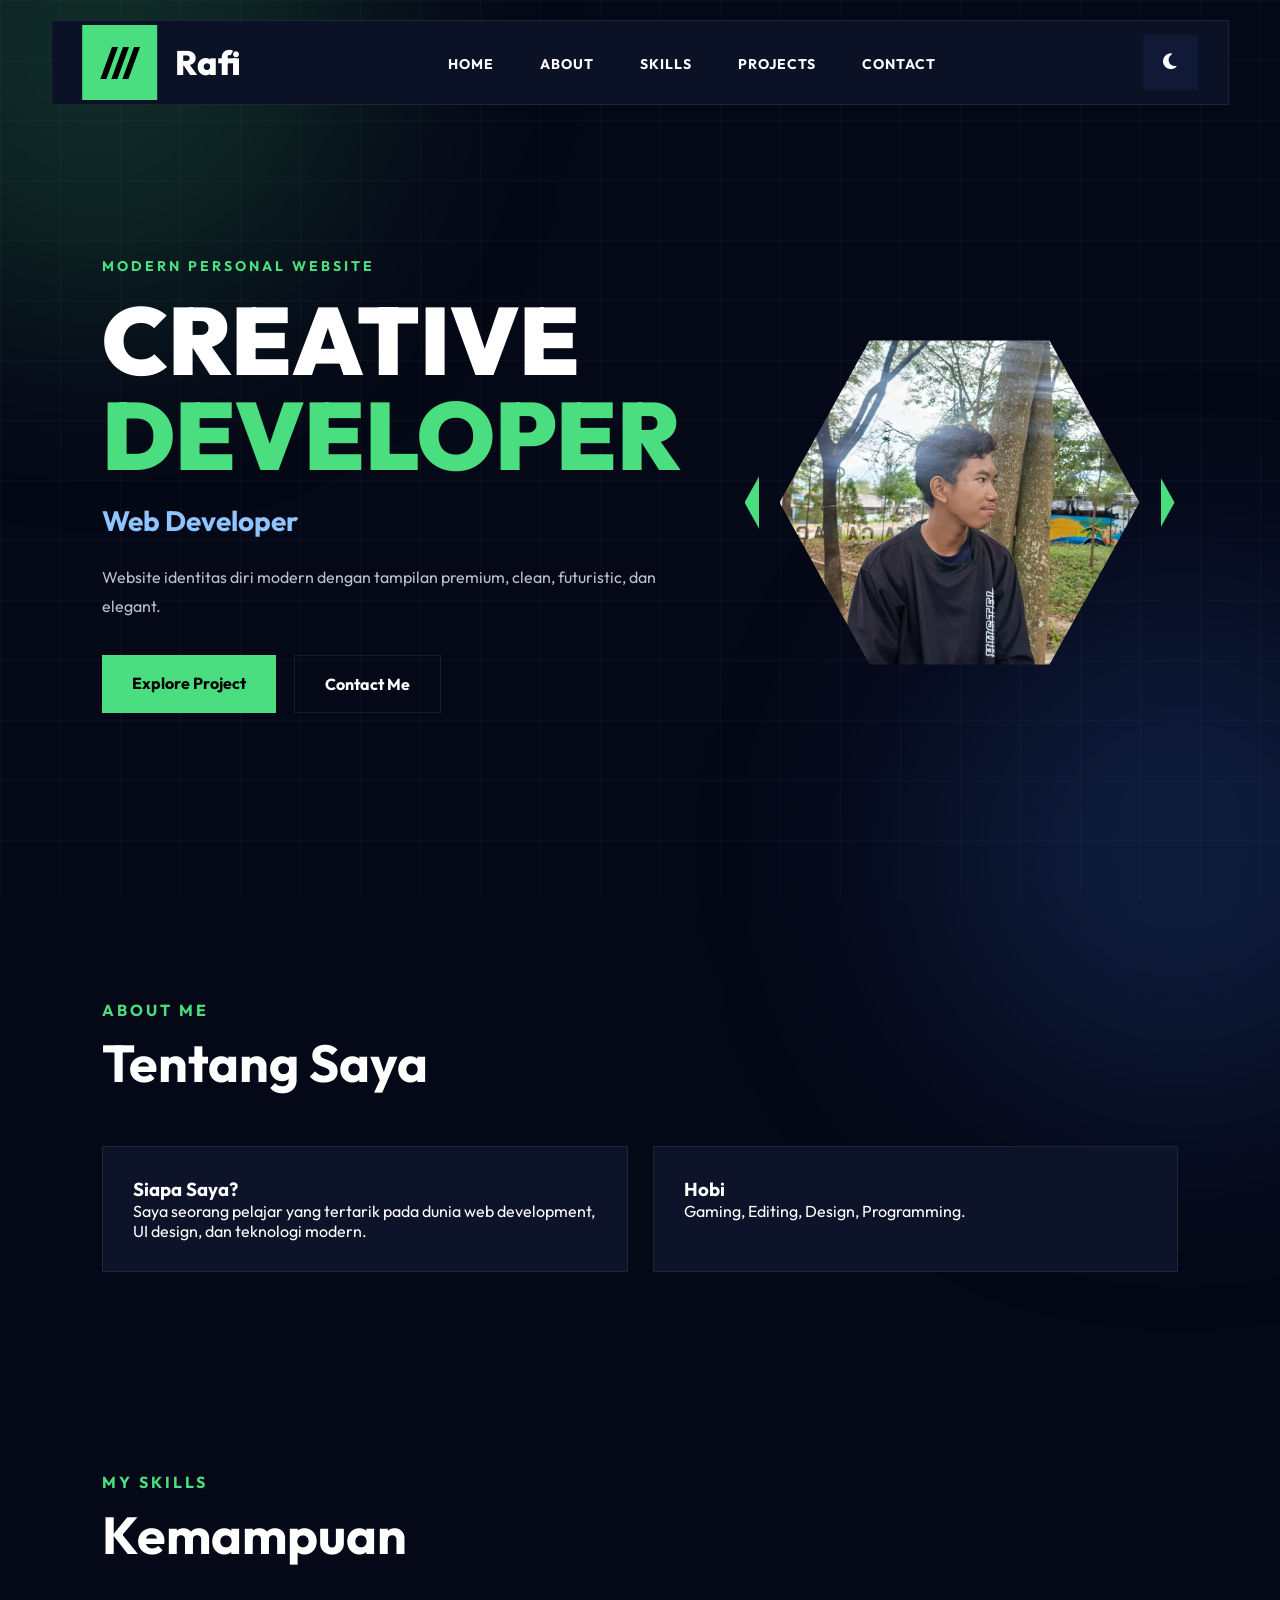
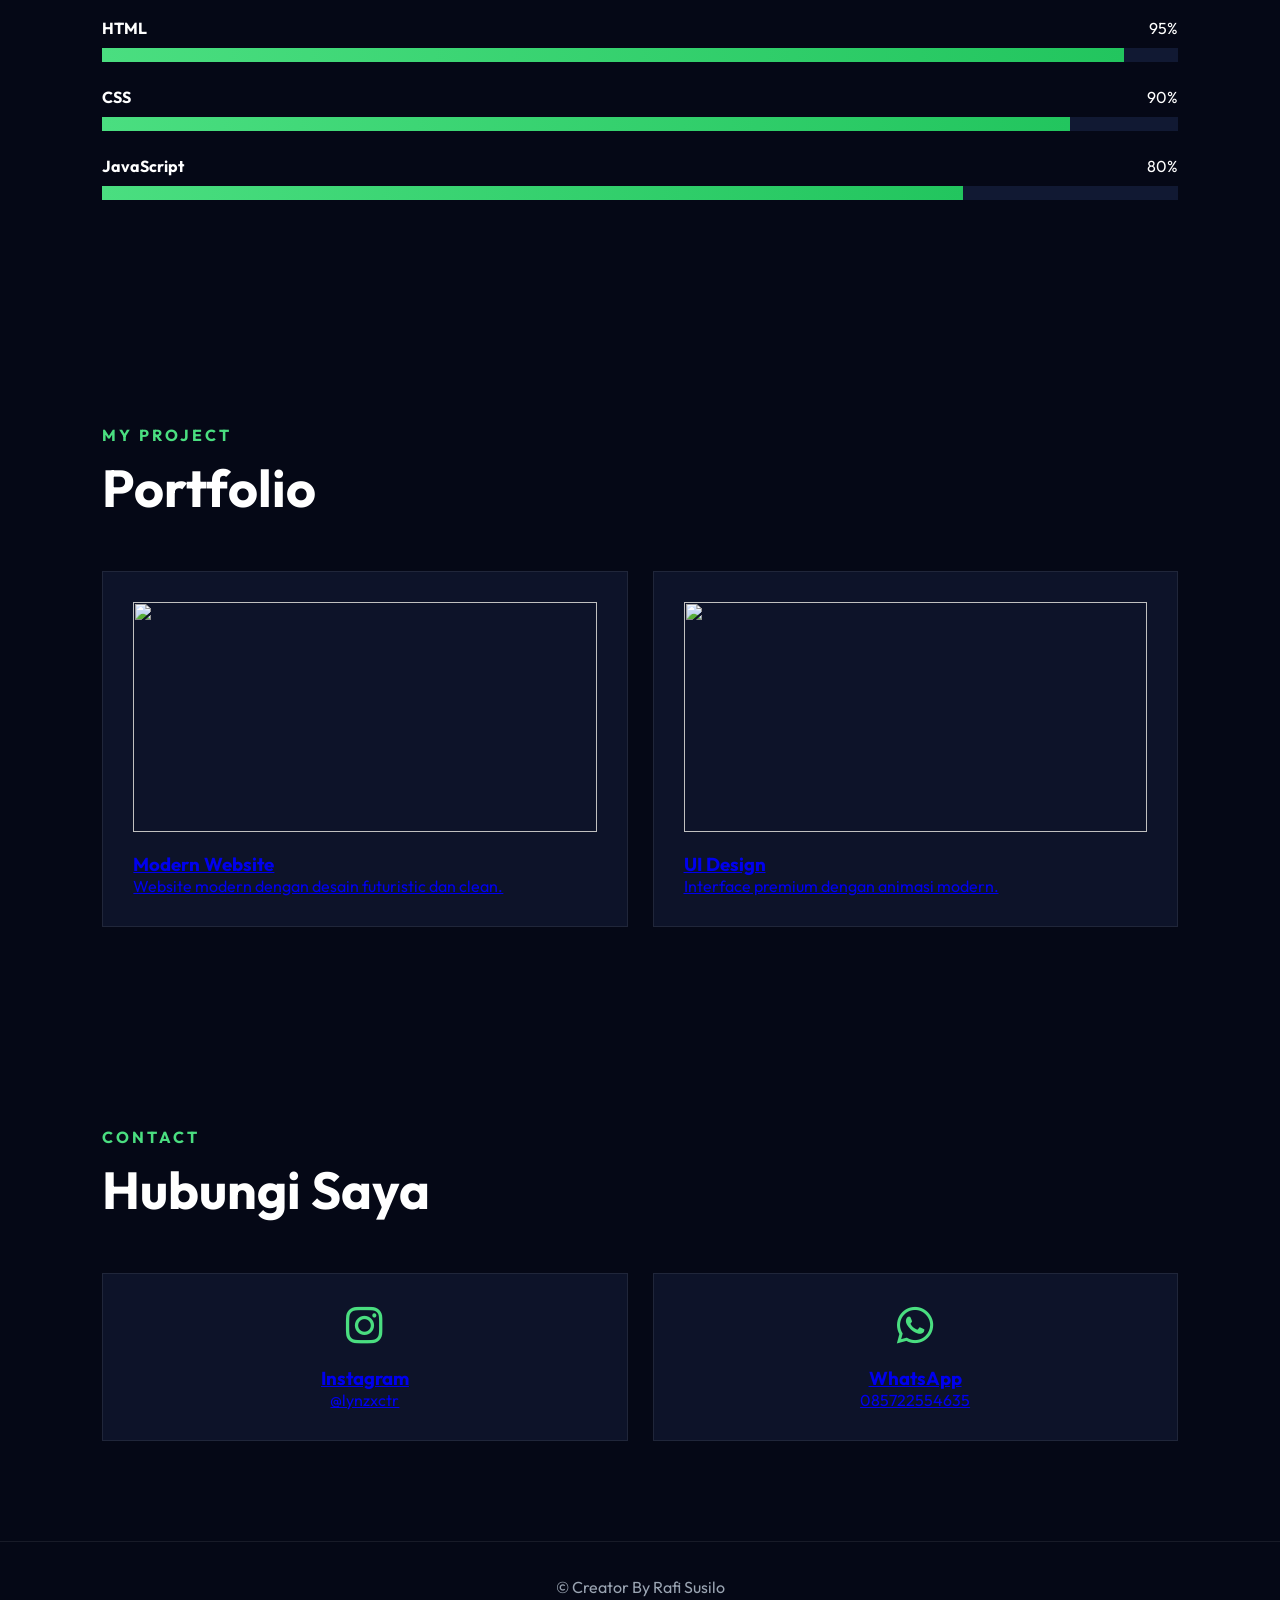
==== commit c45593b2: "Add files via upload" ====
--- a/index.html
+++ b/index.html
@@ -1,481 +1,385 @@
 <!DOCTYPE html>
 <html lang="id">
 <head>
-    <meta charset="UTF-8">
-    <meta name="viewport" content="width=device-width, initial-scale=1.0">
-    <title>Rafi Susilo - Portfolio Modern | XI RPL</title>
-    <link rel="stylesheet" href="style.css">
-    <link rel="preconnect" href="https://fonts.googleapis.com">
-    <link rel="preconnect" href="https://fonts.gstatic.com" crossorigin>
-    <link href="https://fonts.googleapis.com/css2?family=Inter:wght@300;400;500;600;700;800&display=swap" rel="stylesheet">
-    <link rel="stylesheet" href="https://cdnjs.cloudflare.com/ajax/libs/font-awesome/6.4.0/css/all.min.css">
-    <meta name="description" content="Portfolio Rafi Susilo - Web Developer & UI/UX Designer dari Cirebon. Siswa SMK RPL dengan passion dalam pengembangan web modern.">
-    <meta name="keywords" content="Rafi Susilo, Web Developer, Portfolio, RPL, SMK, HTML, CSS, JavaScript, UI/UX Design">
-    <meta name="author" content="Rafi Susilo">
-    
-    <!-- Open Graph Meta Tags -->
-    <meta property="og:title" content="Rafi Susilo - Portfolio Modern | XI RPL">
-    <meta property="og:description" content="Portfolio Rafi Susilo - Web Developer & UI/UX Designer dari Cirebon">
-    <meta property="og:type" content="website">
-    <meta property="og:image" content="edit.jpg">
-    
-    <!-- Favicon -->
-    <link rel="icon" type="image/x-icon" href="favicon.ico">
+
+  <meta charset="UTF-8">
+  <meta name="viewport" content="width=device-width, initial-scale=1.0">
+
+  <title>Rafi Profile</title>
+
+  <!-- FONT -->
+  <link rel="preconnect" href="https://fonts.googleapis.com">
+  <link rel="preconnect" href="https://fonts.gstatic.com" crossorigin>
+
+  <link href="https://fonts.googleapis.com/css2?family=Outfit:wght@300;400;500;600;700;800;900&display=swap" rel="stylesheet">
+
+  <!-- ICON -->
+  <link rel="stylesheet"
+  href="https://cdnjs.cloudflare.com/ajax/libs/font-awesome/6.5.1/css/all.min.css"/>
+
+  <!-- CSS -->
+  <link rel="stylesheet" href="style.css">
+
 </head>
+
 <body>
-    <!-- Navigation -->
-    <nav class="navbar">
-        <div class="nav-container">
-            <div class="nav-logo">
-                <div class="logo-icon">
-                    <i class="fas fa-code"></i>
-                </div>
-                <span class="logo-name">Rafi Susilo</span>
-            </div>
-            <ul class="nav-menu">
-                <li class="nav-item"><a href="#home" class="nav-link active" data-section="home">Home</a></li>
-                <li class="nav-item"><a href="#about" class="nav-link" data-section="about">About</a></li>
-                <li class="nav-item"><a href="#skills" class="nav-link" data-section="skills">Skills</a></li>
-                <li class="nav-item"><a href="#services" class="nav-link" data-section="services">Services</a></li>
-                <li class="nav-item"><a href="#contact" class="nav-link" data-section="contact">Contact</a></li>
-            </ul>
-            <div class="nav-actions">
-                <button class="theme-toggle" id="themeToggle">
-                    <i class="fas fa-moon"></i>
-                    <i class="fas fa-sun"></i>
-                </button>
-                <div class="nav-toggle">
-                    <span class="bar"></span>
-                    <span class="bar"></span>
-                    <span class="bar"></span>
-                </div>
-            </div>
-        </div>
-    </nav>
-
-    <!-- Back to Top Button -->
-    <button class="back-to-top" id="backToTop">
-        <i class="fas fa-chevron-up"></i>
-    </button>
-
-    <!-- Header -->
-    <header id="home">
-        <div class="header-background">
-            <div class="floating-shapes">
-                <div class="shape shape-1"></div>
-                <div class="shape shape-2"></div>
-                <div class="shape shape-3"></div>
-                <div class="shape shape-4"></div>
-            </div>
-            <div class="gradient-overlay"></div>
-        </div>
-        <div class="header-content">
-            <div class="header-text">
-                <div class="greeting">Halo, Saya</div>
-                <h1 class="profile-title">
-                    <span class="title-main">Rafi Susilo</span>
-                    <span class="title-sub">Web Developer</span>
-                </h1>
-                <p class="class-info">XI RPL - Rekayasa Perangkat Lunak</p>
-                <p class="header-subtitle">Membuat pengalaman digital yang menarik dan fungsional dengan teknologi modern</p>
-                <div class="header-buttons">
-                    <a href="#services" class="btn btn-primary">
-                        <span>Lihat Layanan</span>
-                        <i class="fas fa-arrow-right"></i>
-                    </a>
-                    <a href="#contact" class="btn btn-secondary">
-                        <span>Hubungi Saya</span>
-                    </a>
-                    <a href="cv-raffi-susilo.pdf" download class="btn btn-outline">
-                        <span>Download CV</span>
-                        <i class="fas fa-download"></i>
-                    </a>
-                </div>
-                <div class="header-stats">
-                    <div class="stat">
-                        <div class="stat-number" data-count="12">0</div>
-                        <div class="stat-label">Projek Selesai</div>
-                    </div>
-                    <div class="stat">
-                        <div class="stat-number" data-count="2">0</div>
-                        <div class="stat-label">Tahun Pengalaman</div>
-                    </div>
-                    <div class="stat">
-                        <div class="stat-number" data-count="3">0</div>
-                        <div class="stat-label">Teknologi</div>
-                    </div>
-                </div>
-            </div>
-            <div class="header-visual">
-                <div class="profile-hero">
-                    <div class="hero-image">
-                        <img src="edit.jpg" alt="Foto Profil Rafi Susilo" class="profile-image">
-                        <div class="image-glow"></div>
-                        <div class="floating-elements">
-                            <div class="floating-element element-1">
-                                <i class="fab fa-html5"></i>
-                            </div>
-                            <div class="floating-element element-2">
-                                <i class="fab fa-css3-alt"></i>
-                            </div>
-                            <div class="floating-element element-3">
-                                <i class="fab fa-js"></i>
-                            </div>
-                        </div>
-                    </div>
-                    <div class="tech-badges">
-                        <div class="tech-badge">
-                            <i class="fab fa-html5"></i>
-                            <span>HTML5</span>
-                        </div>
-                        <div class="tech-badge">
-                            <i class="fab fa-css3-alt"></i>
-                            <span>CSS3</span>
-                        </div>
-                        <div class="tech-badge">
-                            <i class="fab fa-js"></i>
-                            <span>JavaScript</span>
-                        </div>
-                    </div>
-                </div>
-            </div>
-        </div>
-        <div class="scroll-indicator">
-            <div class="scroll-text">Scroll untuk menjelajahi</div>
-            <div class="scroll-arrow">
-                <i class="fas fa-chevron-down"></i>
-            </div>
-        </div>
-    </header>
-    
-    <!-- Main Content -->
-    <main>
-        <!-- About Section -->
-        <section class="about-section" id="about">
-            <div class="container">
-                <div class="section-header">
-                    <h2 class="section-title">Tentang Saya</h2>
-                    <p class="section-subtitle">Mengenal lebih dekat passion dan perjalanan saya dalam dunia teknologi</p>
-                </div>
-                <div class="about-content">
-                    <div class="about-text">
-                        <div class="about-intro">
-                            <h3>Passion dalam Kode & Desain</h3>
-                            <p>Saya adalah siswa kelas XI RPL yang memiliki ketertarikan mendalam dalam pengembangan web dan desain antarmuka. Sejak mengenal pemrograman, saya terus mengasah kemampuan untuk menciptakan solusi digital yang tidak hanya fungsional tetapi juga menyenangkan secara visual.</p>
-                        </div>
-                        <div class="about-details">
-                            <div class="detail-item">
-                                <div class="detail-icon">
-                                    <i class="fas fa-graduation-cap"></i>
-                                </div>
-                                <div class="detail-content">
-                                    <h4>Pendidikan</h4>
-                                    <p>SMK Sahida L.A - Rekayasa Perangkat Lunak</p>
-                                </div>
-                            </div>
-                            <div class="detail-item">
-                                <div class="detail-icon">
-                                    <i class="fas fa-map-marker-alt"></i>
-                                </div>
-                                <div class="detail-content">
-                                    <h4>Lokasi</h4>
-                                    <p>Cirebon, Indonesia</p>
-                                </div>
-                            </div>
-                            <div class="detail-item">
-                                <div class="detail-icon">
-                                    <i class="fas fa-heart"></i>
-                                </div>
-                                <div class="detail-content">
-                                    <h4>Minat</h4>
-                                    <p>Web Development, UI/UX Design, Teknologi Terkini</p>
-                                </div>
-                            </div>
-                        </div>
-                    </div>
-                    <div class="about-skills">
-                        <h3>Kemampuan Teknis</h3>
-                        <div class="skills-mini">
-                            <div class="skill-tag">HTML5 & CSS3</div>
-                            <div class="skill-tag">JavaScript</div>
-                            <div class="skill-tag">UI/UX Design</div>
-                            <div class="skill-tag">Responsive Design</div>
-                            <div class="skill-tag">Git & GitHub</div>
-                            <div class="skill-tag">Problem Solving</div>
-                        </div>
-                    </div>
-                </div>
-            </div>
-        </section>
-
-        <!-- Skills Section -->
-        <section class="skills-section" id="skills">
-            <div class="container">
-                <div class="section-header">
-                    <h2 class="section-title">Keahlian Teknis</h2>
-                    <p class="section-subtitle">Teknologi dan tools yang saya kuasai untuk menciptakan solusi digital</p>
-                </div>
-                <div class="skills-grid">
-                    <div class="skill-category">
-                        <h3 class="category-title">Frontend Development</h3>
-                        <div class="skills-list">
-                            <div class="skill-item">
-                                <div class="skill-header">
-                                    <div class="skill-info">
-                                        <i class="fab fa-html5"></i>
-                                        <span class="skill-name">HTML5</span>
-                                    </div>
-                                    <span class="skill-percent">90%</span>
-                                </div>
-                                <div class="skill-bar">
-                                    <div class="skill-progress" data-width="90"></div>
-                                </div>
-                            </div>
-                            <div class="skill-item">
-                                <div class="skill-header">
-                                    <div class="skill-info">
-                                        <i class="fab fa-css3-alt"></i>
-                                        <span class="skill-name">CSS3</span>
-                                    </div>
-                                    <span class="skill-percent">85%</span>
-                                </div>
-                                <div class="skill-bar">
-                                    <div class="skill-progress" data-width="85"></div>
-                                </div>
-                            </div>
-                            <div class="skill-item">
-                                <div class="skill-header">
-                                    <div class="skill-info">
-                                        <i class="fab fa-js"></i>
-                                        <span class="skill-name">JavaScript</span>
-                                    </div>
-                                    <span class="skill-percent">75%</span>
-                                </div>
-                                <div class="skill-bar">
-                                    <div class="skill-progress" data-width="75"></div>
-                                </div>
-                            </div>
-                        </div>
-                    </div>
-                    
-                    <div class="skill-category">
-                        <h3 class="category-title">Design & Tools</h3>
-                        <div class="skills-list">
-                            <div class="skill-item">
-                                <div class="skill-header">
-                                    <div class="skill-info">
-                                        <i class="fas fa-palette"></i>
-                                        <span class="skill-name">UI/UX Design</span>
-                                    </div>
-                                    <span class="skill-percent">80%</span>
-                                </div>
-                                <div class="skill-bar">
-                                    <div class="skill-progress" data-width="80"></div>
-                                </div>
-                            </div>
-                            <div class="skill-item">
-                                <div class="skill-header">
-                                    <div class="skill-info">
-                                        <i class="fas fa-mobile-alt"></i>
-                                        <span class="skill-name">Responsive Design</span>
-                                    </div>
-                                    <span class="skill-percent">85%</span>
-                                </div>
-                                <div class="skill-bar">
-                                    <div class="skill-progress" data-width="85"></div>
-                                </div>
-                            </div>
-                            <div class="skill-item">
-                                <div class="skill-header">
-                                    <div class="skill-info">
-                                        <i class="fab fa-git-alt"></i>
-                                        <span class="skill-name">Git & GitHub</span>
-                                    </div>
-                                    <span class="skill-percent">70%</span>
-                                </div>
-                                <div class="skill-bar">
-                                    <div class="skill-progress" data-width="70"></div>
-                                </div>
-                            </div>
-                        </div>
-                    </div>
-                </div>
-            </div>
-        </section>
-
-        <!-- Services Section -->
-        <section class="services-section" id="services">
-            <div class="container">
-                <div class="section-header">
-                    <h2 class="section-title">Layanan Saya</h2>
-                    <p class="section-subtitle">Solusi digital yang saya tawarkan untuk kebutuhan Anda</p>
-                </div>
-                <div class="services-grid">
-                    <div class="service-card">
-                        <div class="service-icon">
-                            <i class="fas fa-code"></i>
-                        </div>
-                        <h3 class="service-title">Web Development</h3>
-                        <p class="service-description">Membangun website responsif dan interaktif dengan teknologi terkini untuk pengalaman pengguna yang optimal.</p>
-                        <ul class="service-features">
-                            <li><i class="fas fa-check"></i> Website Responsif</li>
-                            <li><i class="fas fa-check"></i> Optimasi SEO</li>
-                            <li><i class="fas fa-check"></i> Performa Tinggi</li>
-                        </ul>
-                    </div>
-                    
-                    <div class="service-card">
-                        <div class="service-icon">
-                            <i class="fas fa-palette"></i>
-                        </div>
-                        <h3 class="service-title">UI/UX Design</h3>
-                        <p class="service-description">Mendesain antarmuka yang intuitif dan menarik dengan fokus pada pengalaman pengguna yang optimal.</p>
-                        <ul class="service-features">
-                            <li><i class="fas fa-check"></i> Desain Modern</li>
-                            <li><i class="fas fa-check"></i> User-Centered</li>
-                            <li><i class="fas fa-check"></i> Prototyping</li>
-                        </ul>
-                    </div>
-                    
-                    <div class="service-card">
-                        <div class="service-icon">
-                            <i class="fas fa-mobile-alt"></i>
-                        </div>
-                        <h3 class="service-title">Responsive Design</h3>
-                        <p class="service-description">Memastikan website tampil sempurna di semua perangkat, dari desktop hingga smartphone.</p>
-                        <ul class="service-features">
-                            <li><i class="fas fa-check"></i> Mobile-First</li>
-                            <li><i class="fas fa-check"></i> Cross-Browser</li>
-                            <li><i class="fas fa-check"></i> Adaptive Layout</li>
-                        </ul>
-                    </div>
-                </div>
-            </div>
-        </section>
-
-        <!-- Contact Section -->
-        <section class="contact-section" id="contact">
-            <div class="container">
-                <div class="section-header">
-                    <h2 class="section-title">Mari Berkolaborasi</h2>
-                    <p class="section-subtitle">Saya terbuka untuk peluang baru dan diskusi menarik</p>
-                </div>
-                <div class="contact-content">
-                    <div class="contact-info">
-                        <h3>Hubungi Saya</h3>
-                        <p>Silakan hubungi saya melalui salah satu cara di bawah ini:</p>
-                        <div class="contact-methods">
-                            <div class="contact-method">
-                                <div class="method-icon">
-                                    <i class="fas fa-envelope"></i>
-                                </div>
-                                <div class="method-details">
-                                    <h4>Email</h4>
-                                    <a href="mailto:rafisysilo@gmail.com">rafisysilo@gmail.com</a>
-                                </div>
-                            </div>
-                            <div class="contact-method">
-                                <div class="method-icon">
-                                    <i class="fas fa-phone"></i>
-                                </div>
-                                <div class="method-details">
-                                    <h4>Telepon/WhatsApp</h4>
-                                    <a href="https://wa.me/6289634594400">0896 3459 4400</a>
-                                </div>
-                            </div>
-                            <div class="contact-method">
-                                <div class="method-icon">
-                                    <i class="fas fa-map-marker-alt"></i>
-                                </div>
-                                <div class="method-details">
-                                    <h4>Lokasi</h4>
-                                    <span>Cirebon, Indonesia</span>
-                                </div>
-                            </div>
-                        </div>
-                        <div class="social-links">
-                            <a href="https://www.instagram.com/afii_2004?igsh=Zm16ZG1jb3IwbXl3" class="social-link" target="_blank">
-                                <i class="fab fa-instagram"></i>
-                            </a>
-                            <a href="https://github.com/Lynzx2004/Lynzx2004.github.io" class="social-link" target="_blank">
-                                <i class="fab fa-github"></i>
-                            </a>
-                            <a href="https://x.com/Raffzx25?t=jQAfKzgV9hZ0rYD9tUf2-Q&s=09" class="social-link" target="_blank">
-                                <i class="fab fa-twitter"></i>
-                            </a>
-                        </div>
-                    </div>
-                    <div class="contact-form">
-                        <h3>Kirim Pesan</h3>
-                        <form id="contactForm">
-                            <div class="form-group">
-                                <label for="name">Nama Lengkap</label>
-                                <input type="text" id="name" name="name" required>
-                            </div>
-                            <div class="form-group">
-                                <label for="email">Email</label>
-                                <input type="email" id="email" name="email" required>
-                            </div>
-                            <div class="form-group">
-                                <label for="subject">Subjek</label>
-                                <input type="text" id="subject" name="subject" required>
-                            </div>
-                            <div class="form-group">
-                                <label for="message">Pesan</label>
-                                <textarea id="message" name="message" rows="5" required></textarea>
-                            </div>
-                            <button type="submit" class="btn btn-primary">
-                                <span>Kirim Pesan</span>
-                                <i class="fas fa-paper-plane"></i>
-                            </button>
-                        </form>
-                    </div>
-                </div>
-            </div>
-        </section>
-    </main>
-    
-    <!-- Footer -->
-    <footer>
-        <div class="container">
-            <div class="footer-content">
-                <div class="footer-main">
-                    <div class="footer-about">
-                        <div class="footer-logo">
-                            <div class="logo-icon">
-                                <i class="fas fa-code"></i>
-                            </div>
-                            <span class="logo-name">Rafi Susilo</span>
-                        </div>
-                        <p>Seorang siswa RPL yang bersemangat dalam menciptakan solusi digital yang inovatif dan menarik.</p>
-                    </div>
-                    <div class="footer-links">
-                        <h4>Tautan Cepat</h4>
-                        <ul>
-                            <li><a href="#home">Home</a></li>
-                            <li><a href="#about">Tentang</a></li>
-                            <li><a href="#skills">Keahlian</a></li>
-                            <li><a href="#services">Layanan</a></li>
-                            <li><a href="#contact">Kontak</a></li>
-                        </ul>
-                    </div>
-                    <div class="footer-contact">
-                        <h4>Kontak</h4>
-                        <div class="contact-mini">
-                            <p><i class="fas fa-envelope"></i> rafisysilo@gmail.com</p>
-                            <p><i class="fas fa-phone"></i> 0896 3459 4400</p>
-                            <p><i class="fas fa-map-marker-alt"></i> Cirebon, Indonesia</p>
-                        </div>
-                    </div>
-                </div>
-                <div class="footer-bottom">
-                    <p>&copy; 2025 Rafi Susilo - XI RPL. All rights reserved.</p>
-                    <p>Dibuat dengan <i class="fas fa-heart"></i> menggunakan HTML, CSS & JavaScript</p>
-                </div>
-            </div>
-        </div>
-    </footer>
-
-    <script src="script.js"></script>
+
+  <!-- BACKGROUND -->
+  <div class="bg-line"></div>
+  <div class="bg-glow glow-1"></div>
+  <div class="bg-glow glow-2"></div>
+
+  <!-- NAVBAR -->
+  <nav class="navbar">
+
+    <!-- LOGO -->
+    <div class="logo-box">
+
+      <div class="logo-icon">
+        <span></span>
+        <span></span>
+        <span></span>
+      </div>
+
+      <h2 class="logo">
+        Rafi
+      </h2>
+
+    </div>
+
+    <!-- MENU -->
+    <ul class="nav-links" id="navLinks">
+
+      <li><a href="#home">HOME</a></li>
+      <li><a href="#about">ABOUT</a></li>
+      <li><a href="#skills">SKILLS</a></li>
+      <li><a href="#portfolio">PROJECTS</a></li>
+      <li><a href="#contact">CONTACT</a></li>
+
+    </ul>
+
+    <!-- RIGHT -->
+    <div class="nav-right">
+
+      <!-- THEME -->
+      <button id="themeToggle">
+
+        <i class="fa-solid fa-moon" id="themeIcon"></i>
+
+      </button>
+
+      <!-- HAMBURGER -->
+      <div class="hamburger" id="hamburger">
+
+        <div class="hamburger-book">
+
+          <span></span>
+          <span></span>
+          <span></span>
+
+        </div>
+
+      </div>
+
+    </div>
+
+  </nav>
+
+  <!-- MOBILE MENU -->
+  <div class="mobile-menu" id="mobileMenu">
+
+    <a href="#home">HOME</a>
+    <a href="#about">ABOUT</a>
+    <a href="#skills">SKILLS</a>
+    <a href="#portfolio">PROJECTS</a>
+    <a href="#contact">CONTACT</a>
+
+  </div>
+
+  <!-- OVERLAY -->
+  <div class="overlay" id="overlay"></div>
+
+  <!-- HERO -->
+  <section class="hero" id="home">
+
+    <!-- LEFT -->
+    <div class="hero-text">
+
+      <p class="mini-title">
+        MODERN PERSONAL WEBSITE
+      </p>
+
+      <h1>
+
+        CREATIVE <br>
+
+        <span>
+          DEVELOPER
+        </span>
+
+      </h1>
+
+      <h3 id="typing"></h3>
+
+      <p class="desc">
+
+        Website identitas diri modern dengan tampilan premium,
+        clean, futuristic, dan elegant.
+
+      </p>
+
+      <div class="hero-buttons">
+
+        <a href="#portfolio" class="btn-main">
+
+          Explore Project
+
+        </a>
+
+        <a href="#contact" class="btn-secondary">
+
+          Contact Me
+
+        </a>
+
+      </div>
+
+    </div>
+
+    <!-- RIGHT -->
+    <div class="hero-image">
+
+      <div class="hex-border"></div>
+
+      <div class="image-card">
+
+        <img src="Lynzx.jpg" alt="Profile">
+
+      </div>
+
+    </div>
+
+  </section>
+
+  <!-- ABOUT -->
+  <section class="about" id="about">
+
+    <div class="section-head">
+
+      <p>ABOUT ME</p>
+      <h2>Tentang Saya</h2>
+
+    </div>
+
+    <div class="about-container">
+
+      <div class="about-card">
+
+        <h3>Siapa Saya?</h3>
+
+        <p>
+
+          Saya seorang pelajar yang tertarik pada dunia
+          web development, UI design, dan teknologi modern.
+
+        </p>
+
+      </div>
+
+      <div class="about-card">
+
+        <h3>Hobi</h3>
+
+        <p>
+
+          Gaming, Editing, Design, Programming.
+
+        </p>
+
+      </div>
+
+    </div>
+
+  </section>
+
+  <!-- SKILLS -->
+  <section class="skills" id="skills">
+
+    <div class="section-head">
+
+      <p>MY SKILLS</p>
+      <h2>Kemampuan</h2>
+
+    </div>
+
+    <div class="skill-box">
+
+      <div class="skill">
+
+        <div class="skill-top">
+
+          <h4>HTML</h4>
+          <span>95%</span>
+
+        </div>
+
+        <div class="progress">
+          <span style="width:95%"></span>
+        </div>
+
+      </div>
+
+      <div class="skill">
+
+        <div class="skill-top">
+
+          <h4>CSS</h4>
+          <span>90%</span>
+
+        </div>
+
+        <div class="progress">
+          <span style="width:90%"></span>
+        </div>
+
+      </div>
+
+      <div class="skill">
+
+        <div class="skill-top">
+
+          <h4>JavaScript</h4>
+          <span>80%</span>
+
+        </div>
+
+        <div class="progress">
+          <span style="width:80%"></span>
+        </div>
+
+      </div>
+
+    </div>
+
+  </section>
+
+  <!-- PORTFOLIO -->
+  <section class="portfolio" id="portfolio">
+
+  <div class="section-head">
+
+    <p>MY PROJECT</p>
+    <h2>Portfolio</h2>
+
+  </div>
+
+  <div class="portfolio-container">
+
+    <!-- CARD 1 -->
+    <a href="https://binus.ac.id/binus-digital/2025/02/02/gaya-desain-web-modern-yang-harus-diketahui-setiap-frontend-developer-panduan-2025-bagian-1/"
+    target="_blank"
+    class="portfolio-card">
+
+      <div class="portfolio-image">
+
+        <img src="https://images.unsplash.com/photo-1498050108023-c5249f4df085" alt="">
+
+      </div>
+
+      <div class="portfolio-content">
+
+        <h3>Modern Website</h3>
+
+        <p>
+
+          Website modern dengan desain futuristic dan clean.
+
+        </p>
+
+      </div>
+
+    </a>
+
+    <!-- CARD 2 -->
+    <a href="https://binus.ac.id/binus-digital/2020/01/22/apa-itu-user-interface-design/"
+    target="_blank"
+    class="portfolio-card">
+
+      <div class="portfolio-image">
+
+        <img src="https://images.unsplash.com/photo-1515879218367-8466d910aaa4" alt="">
+
+      </div>
+
+      <div class="portfolio-content">
+
+        <h3>UI Design</h3>
+
+        <p>
+
+          Interface premium dengan animasi modern.
+
+        </p>
+
+      </div>
+
+    </a>
+
+  </div>
+
+</section>
+
+  <!-- CONTACT -->
+<section class="contact" id="contact">
+
+  <div class="section-head">
+
+    <p>CONTACT</p>
+    <h2>Hubungi Saya</h2>
+
+  </div>
+
+  <div class="contact-container">
+
+    <!-- INSTAGRAM -->
+    <a href="https://www.instagram.com/lynzxctr?igsh=c2h6MmZkcXc3OHN1"
+    target="_blank"
+    class="contact-card">
+
+      <i class="fa-brands fa-instagram"></i>
+
+      <h3>Instagram</h3>
+
+      <p>@lynzxctr</p>
+
+    </a>
+
+    <!-- WHATSAPP -->
+    <a href="https://wa.me/6285722554635?text=Hai+Lynzx"
+    target="_blank"
+    class="contact-card">
+
+      <i class="fa-brands fa-whatsapp"></i>
+
+      <h3>WhatsApp</h3>
+
+      <p>085722554635</p>
+
+    </a>
+
+  </div>
+
+</section>
+
+  <!-- FOOTER -->
+  <footer>
+
+    © Creator By Rafi Susilo
+
+  </footer>
+
+  <!-- JS -->
+  <script src="script.js"></script>
+
 </body>
 </html>
--- a/style.css
+++ b/style.css
@@ -1,1361 +1,852 @@
-/* Variabel CSS Modern dengan Glassmorphism */
-:root {
-    --primary: #6366F1;
-    --primary-light: #818CF8;
-    --primary-dark: #4F46E5;
-    --secondary: #EC4899;
-    --accent: #10B981;
-    --dark: #0F172A;
-    --dark-light: #1E293B;
-    --dark-lighter: #334155;
-    --text: #F1F5F9;
-    --text-light: #CBD5E1;
-    --text-lighter: #94A3B8;
-    
-    /* Glassmorphism Variables */
-    --glass-bg: rgba(255, 255, 255, 0.1);
-    --glass-border: rgba(255, 255, 255, 0.2);
-    --glass-shadow: 0 8px 32px 0 rgba(31, 38, 135, 0.37);
-    
-    --shadow: 0 4px 6px -1px rgba(0, 0, 0, 0.1), 0 2px 4px -1px rgba(0, 0, 0, 0.06);
-    --shadow-lg: 0 10px 15px -3px rgba(0, 0, 0, 0.1), 0 4px 6px -2px rgba(0, 0, 0, 0.05);
-    --shadow-xl: 0 20px 25px -5px rgba(0, 0, 0, 0.1), 0 10px 10px -5px rgba(0, 0, 0, 0.04);
-    --radius: 12px;
-    --radius-lg: 16px;
-    --transition: all 0.3s cubic-bezier(0.4, 0, 0.2, 1);
-    --transition-slow: all 0.5s cubic-bezier(0.4, 0, 0.2, 1);
-}
-
-/* Light Theme Variables */
-:root[data-theme="light"] {
-    --dark: #FFFFFF;
-    --dark-light: #F8FAFC;
-    --dark-lighter: #F1F5F9;
-    --text: #1E293B;
-    --text-light: #475569;
-    --text-lighter: #64748B;
-    --glass-bg: rgba(255, 255, 255, 0.8);
-    --glass-border: rgba(255, 255, 255, 0.9);
-}
-
-/* Reset dan Base Styles */
-* {
-    margin: 0;
-    padding: 0;
-    box-sizing: border-box;
-}
-
-html {
-    scroll-behavior: smooth;
-}
-
-body {
-    font-family: 'Inter', 'Segoe UI', Tahoma, Geneva, Verdana, sans-serif;
-    line-height: 1.6;
-    color: var(--text);
-    background-color: var(--dark);
-    overflow-x: hidden;
-    transition: var(--transition-slow);
-}
-
-/* Container */
-.container {
-    max-width: 1200px;
-    margin: 0 auto;
-    padding: 0 2rem;
-}
-
-/* Navigation dengan Glassmorphism */
-.navbar {
-    position: fixed;
-    top: 0;
-    width: 100%;
-    background: var(--glass-bg);
-    backdrop-filter: blur(20px);
-    -webkit-backdrop-filter: blur(20px);
-    border-bottom: 1px solid var(--glass-border);
-    z-index: 1000;
-    padding: 1rem 0;
-    transition: var(--transition);
-}
-
-.nav-container {
-    max-width: 1200px;
-    margin: 0 auto;
-    padding: 0 2rem;
-    display: flex;
-    justify-content: space-between;
-    align-items: center;
-}
-
-.nav-logo {
-    display: flex;
-    align-items: center;
-    gap: 0.75rem;
-}
-
-.logo-icon {
-    width: 40px;
-    height: 40px;
-    background: linear-gradient(135deg, var(--primary), var(--primary-light));
-    border-radius: var(--radius);
-    display: flex;
-    align-items: center;
-    justify-content: center;
-    color: white;
-    font-size: 1.2rem;
-}
-
-.logo-name {
-    font-weight: 700;
-    font-size: 1.3rem;
-    background: linear-gradient(135deg, var(--text), var(--primary-light));
-    -webkit-background-clip: text;
-    -webkit-text-fill-color: transparent;
-    background-clip: text;
-}
-
-.nav-menu {
-    display: flex;
-    gap: 2rem;
-    list-style: none;
-}
-
-.nav-link {
-    color: var(--text-light);
-    text-decoration: none;
-    font-weight: 500;
-    transition: var(--transition);
-    position: relative;
-    padding: 0.5rem 0;
-}
-
-.nav-link:hover, .nav-link.active {
-    color: var(--primary);
-}
-
-.nav-link::after {
-    content: '';
-    position: absolute;
-    bottom: 0;
-    left: 0;
-    width: 0;
-    height: 2px;
-    background: var(--primary);
-    transition: var(--transition);
-}
-
-.nav-link:hover::after, .nav-link.active::after {
-    width: 100%;
-}
-
-.nav-actions {
-    display: flex;
-    align-items: center;
-    gap: 1rem;
-}
-
-.theme-toggle {
-    background: var(--glass-bg);
-    border: 1px solid var(--glass-border);
-    width: 45px;
-    height: 45px;
-    border-radius: var(--radius);
-    cursor: pointer;
-    display: flex;
-    align-items: center;
-    justify-content: center;
-    color: var(--text);
-    transition: var(--transition);
-    position: relative;
-    overflow: hidden;
-}
-
-.theme-toggle:hover {
-    transform: translateY(-2px);
-    box-shadow: var(--shadow);
-}
-
-.theme-toggle .fa-sun {
-    display: none;
-}
-
-[data-theme="light"] .theme-toggle .fa-moon {
-    display: none;
-}
-
-[data-theme="light"] .theme-toggle .fa-sun {
-    display: block;
-}
-
-.nav-toggle {
-    display: none;
-    flex-direction: column;
-    cursor: pointer;
-    padding: 0.5rem;
-}
-
-.bar {
-    width: 25px;
-    height: 2px;
-    background: var(--text);
-    margin: 3px 0;
-    transition: var(--transition);
-    border-radius: 2px;
-}
-
-/* Header Modern */
-header {
-    background: linear-gradient(135deg, var(--dark) 0%, var(--dark-light) 100%);
-    color: white;
-    padding: 8rem 0 6rem;
-    position: relative;
-    overflow: hidden;
-}
-
-.header-background {
-    position: absolute;
-    top: 0;
-    left: 0;
-    width: 100%;
-    height: 100%;
-    z-index: 1;
-}
-
-.floating-shapes {
-    position: relative;
-    width: 100%;
-    height: 100%;
-}
-
-.shape {
-    position: absolute;
-    border-radius: 50%;
-    background: linear-gradient(135deg, var(--primary), transparent);
-    opacity: 0.1;
-    animation: float 6s ease-in-out infinite;
-}
-
-.shape-1 {
-    width: 300px;
-    height: 300px;
-    top: -150px;
-    right: -100px;
-    animation-delay: 0s;
-}
-
-.shape-2 {
-    width: 200px;
-    height: 200px;
-    bottom: -50px;
-    left: 10%;
-    animation-delay: 2s;
-}
-
-.shape-3 {
-    width: 150px;
-    height: 150px;
-    top: 50%;
-    right: 20%;
-    animation-delay: 4s;
-}
-
-.shape-4 {
-    width: 100px;
-    height: 100px;
-    top: 20%;
-    left: 5%;
-    animation-delay: 1s;
-}
-
-.gradient-overlay {
-    position: absolute;
-    top: 0;
-    left: 0;
-    width: 100%;
-    height: 100%;
-    background: radial-gradient(circle at 20% 80%, rgba(99, 102, 241, 0.1) 0%, transparent 50%),
-                radial-gradient(circle at 80% 20%, rgba(236, 72, 153, 0.1) 0%, transparent 50%);
-}
-
-@keyframes float {
-    0%, 100% { transform: translateY(0) rotate(0deg); }
-    50% { transform: translateY(-20px) rotate(180deg); }
-}
-
-.header-content {
-    max-width: 1200px;
-    margin: 0 auto;
-    padding: 0 2rem;
-    display: grid;
-    grid-template-columns: 1fr 1fr;
-    gap: 4rem;
-    align-items: center;
-    position: relative;
-    z-index: 2;
-}
-
-.header-text {
-    text-align: left;
-}
-
-.greeting {
-    color: var(--primary);
-    font-weight: 600;
-    margin-bottom: 0.5rem;
-    font-size: 1.1rem;
-}
-
-.profile-title {
-    margin-bottom: 1rem;
-}
-
-.title-main {
-    display: block;
-    font-size: 3.5rem;
-    font-weight: 800;
-    background: linear-gradient(135deg, var(--text), var(--primary-light));
-    -webkit-background-clip: text;
-    -webkit-text-fill-color: transparent;
-    background-clip: text;
-    line-height: 1.1;
-}
-
-.title-sub {
-    display: block;
-    font-size: 1.5rem;
-    color: var(--text-light);
-    font-weight: 500;
-    margin-top: 0.5rem;
-}
-
-.class-info {
-    font-size: 1.2rem;
-    color: var(--text-light);
-    margin-bottom: 1.5rem;
-    font-weight: 500;
-}
-
-.header-subtitle {
-    font-size: 1.1rem;
-    margin-bottom: 2.5rem;
-    color: var(--text-light);
-    line-height: 1.7;
-}
-
-.header-buttons {
-    display: flex;
-    gap: 1rem;
-    margin-bottom: 3rem;
-    flex-wrap: wrap;
-}
-
-.btn {
-    padding: 0.875rem 1.75rem;
-    border-radius: var(--radius);
-    font-weight: 600;
-    text-decoration: none;
-    transition: var(--transition);
-    display: inline-flex;
-    align-items: center;
-    gap: 0.5rem;
-    border: none;
-    cursor: pointer;
-    font-family: inherit;
-    font-size: 1rem;
-    position: relative;
-    overflow: hidden;
-}
-
-.btn::before {
-    content: '';
-    position: absolute;
-    top: 0;
-    left: -100%;
-    width: 100%;
-    height: 100%;
-    background: linear-gradient(90deg, transparent, rgba(255,255,255,0.2), transparent);
-    transition: left 0.5s;
-}
-
-.btn:hover::before {
-    left: 100%;
-}
-
-.btn-primary {
-    background: linear-gradient(135deg, var(--primary), var(--primary-light));
-    color: white;
-    box-shadow: var(--shadow);
-}
-
-.btn-primary:hover {
-    transform: translateY(-2px);
-    box-shadow: var(--shadow-lg);
-}
-
-.btn-secondary {
-    background: transparent;
-    color: var(--text);
-    border: 2px solid var(--dark-lighter);
-}
-
-.btn-secondary:hover {
-    border-color: var(--primary);
-    transform: translateY(-2px);
-    box-shadow: var(--shadow);
-}
-
-.btn-outline {
-    background: transparent;
-    color: var(--primary);
-    border: 2px solid var(--primary);
-}
-
-.btn-outline:hover {
-    background: var(--primary);
-    color: white;
-    transform: translateY(-2px);
-    box-shadow: var(--shadow);
-}
-
-.header-stats {
-    display: flex;
-    gap: 2rem;
-}
-
-.stat {
-    text-align: center;
-}
-
-.stat-number {
-    font-size: 2rem;
-    font-weight: 700;
-    color: var(--primary);
-    margin-bottom: 0.25rem;
-}
-
-.stat-label {
-    color: var(--text-light);
-    font-size: 0.9rem;
-}
-
-/* Header Visual dengan Floating Elements */
-.header-visual {
-    position: relative;
-}
-
-.profile-hero {
-    position: relative;
-}
-
-.hero-image {
-    position: relative;
-    width: 100%;
-    max-width: 400px;
-    margin: 0 auto;
-}
-
-.profile-image {
-    width: 100%;
-    height: auto;
-    border-radius: var(--radius-lg);
-    box-shadow: var(--shadow-xl);
-    position: relative;
-    z-index: 2;
-}
-
-.image-glow {
-    position: absolute;
-    top: 50%;
-    left: 50%;
-    transform: translate(-50%, -50%);
-    width: 105%;
-    height: 105%;
-    background: linear-gradient(135deg, var(--primary), var(--secondary));
-    border-radius: var(--radius-lg);
-    filter: blur(20px);
-    opacity: 0.3;
-    z-index: 1;
-}
-
-.floating-elements {
-    position: absolute;
-    top: 0;
-    left: 0;
-    width: 100%;
-    height: 100%;
-    z-index: 3;
-}
-
-.floating-element {
-    position: absolute;
-    width: 40px;
-    height: 40px;
-    background: var(--glass-bg);
-    backdrop-filter: blur(10px);
-    border: 1px solid var(--glass-border);
-    border-radius: 50%;
-    display: flex;
-    align-items: center;
-    justify-content: center;
-    color: var(--primary);
-    font-size: 1.2rem;
-    animation: float-element 3s ease-in-out infinite;
-}
-
-.element-1 {
-    top: 20%;
-    left: -10%;
-    animation-delay: 0s;
-}
-
-.element-2 {
-    top: 60%;
-    right: -5%;
-    animation-delay: 1s;
-}
-
-.element-3 {
-    bottom: 20%;
-    left: 15%;
-    animation-delay: 2s;
-}
-
-@keyframes float-element {
-    0%, 100% { transform: translateY(0) rotate(0deg); }
-    50% { transform: translateY(-10px) rotate(10deg); }
-}
-
-.tech-badges {
-    display: flex;
-    justify-content: center;
-    gap: 1rem;
-    margin-top: 2rem;
-}
-
-.tech-badge {
-    background: var(--glass-bg);
-    backdrop-filter: blur(10px);
-    border: 1px solid var(--glass-border);
-    padding: 0.75rem 1rem;
-    border-radius: var(--radius);
-    display: flex;
-    align-items: center;
-    gap: 0.5rem;
-    transition: var(--transition);
-}
-
-.tech-badge:hover {
-    transform: translateY(-3px);
-    box-shadow: var(--shadow);
-}
-
-.tech-badge i {
-    color: var(--primary);
-    font-size: 1.2rem;
-}
-
-.tech-badge span {
-    font-weight: 500;
-    font-size: 0.9rem;
-}
-
-.scroll-indicator {
-    position: absolute;
-    bottom: 2rem;
-    left: 50%;
-    transform: translateX(-50%);
-    display: flex;
-    flex-direction: column;
-    align-items: center;
-    gap: 0.5rem;
-    color: var(--text-light);
-    z-index: 2;
-}
-
-.scroll-text {
-    font-size: 0.9rem;
-    margin-bottom: 0.5rem;
-}
-
-.scroll-arrow {
-    animation: bounce 2s infinite;
-}
-
-@keyframes bounce {
-    0%, 20%, 50%, 80%, 100% { transform: translateY(0); }
-    40% { transform: translateY(-10px); }
-    60% { transform: translateY(-5px); }
-}
-
-/* Section Styles */
-section {
-    padding: 5rem 0;
-}
-
-.section-header {
-    text-align: center;
-    margin-bottom: 4rem;
-}
-
-.section-title {
-    font-size: 2.5rem;
-    font-weight: 700;
-    margin-bottom: 1rem;
-    background: linear-gradient(135deg, var(--text), var(--primary-light));
-    -webkit-background-clip: text;
-    -webkit-text-fill-color: transparent;
-    background-clip: text;
-}
-
-.section-subtitle {
-    font-size: 1.1rem;
-    color: var(--text-light);
-    max-width: 600px;
-    margin: 0 auto;
-}
-
-/* About Section */
-.about-section {
-    background: var(--dark-light);
-}
-
-.about-content {
-    display: grid;
-    grid-template-columns: 2fr 1fr;
-    gap: 4rem;
-    align-items: start;
-}
-
-.about-intro {
-    margin-bottom: 2.5rem;
-}
-
-.about-intro h3 {
-    font-size: 1.8rem;
-    margin-bottom: 1rem;
-    color: var(--text);
-}
-
-.about-intro p {
-    color: var(--text-light);
-    line-height: 1.7;
-}
-
-.about-details {
-    display: flex;
-    flex-direction: column;
-    gap: 1.5rem;
-}
-
-.detail-item {
-    display: flex;
-    gap: 1rem;
-    align-items: flex-start;
-    background: var(--glass-bg);
-    backdrop-filter: blur(10px);
-    border: 1px solid var(--glass-border);
-    padding: 1.5rem;
-    border-radius: var(--radius);
-    transition: var(--transition);
-}
-
-.detail-item:hover {
-    transform: translateY(-5px);
-    box-shadow: var(--shadow);
-}
-
-.detail-icon {
-    width: 50px;
-    height: 50px;
-    background: linear-gradient(135deg, var(--primary), var(--primary-light));
-    border-radius: var(--radius);
-    display: flex;
-    align-items: center;
-    justify-content: center;
-    color: white;
-    font-size: 1.2rem;
-    flex-shrink: 0;
-}
-
-.detail-content h4 {
-    color: var(--text);
-    margin-bottom: 0.5rem;
-    font-size: 1.1rem;
-}
-
-.detail-content p {
-    color: var(--text-light);
-}
-
-.about-skills h3 {
-    font-size: 1.5rem;
-    margin-bottom: 1.5rem;
-    color: var(--text);
-}
-
-.skills-mini {
-    display: flex;
-    flex-wrap: wrap;
-    gap: 0.75rem;
-}
-
-.skill-tag {
-    background: var(--glass-bg);
-    backdrop-filter: blur(10px);
-    border: 1px solid var(--glass-border);
-    color: var(--text-light);
-    padding: 0.5rem 1rem;
-    border-radius: 50px;
-    font-size: 0.9rem;
-    font-weight: 500;
-    transition: var(--transition);
-}
-
-.skill-tag:hover {
-    background: var(--primary);
-    color: white;
-    transform: translateY(-2px);
-}
-
-/* Skills Section */
-.skills-section {
-    background: var(--dark);
-}
-
-.skills-grid {
-    display: grid;
-    grid-template-columns: repeat(auto-fit, minmax(350px, 1fr));
-    gap: 3rem;
-}
-
-.skill-category {
-    background: var(--glass-bg);
-    backdrop-filter: blur(10px);
-    border: 1px solid var(--glass-border);
-    padding: 2rem;
-    border-radius: var(--radius-lg);
-    box-shadow: var(--shadow);
-    transition: var(--transition);
-}
-
-.skill-category:hover {
-    transform: translateY(-5px);
-    box-shadow: var(--shadow-lg);
-}
-
-.category-title {
-    font-size: 1.5rem;
-    margin-bottom: 1.5rem;
-    color: var(--text);
-    text-align: center;
-}
-
-.skills-list {
-    display: flex;
-    flex-direction: column;
-    gap: 1.5rem;
-}
-
-.skill-item {
-    background: var(--dark-lighter);
-    padding: 1.25rem;
-    border-radius: var(--radius);
-    transition: var(--transition);
-}
-
-.skill-item:hover {
-    transform: translateX(5px);
-}
-
-.skill-header {
-    display: flex;
-    justify-content: space-between;
-    align-items: center;
-    margin-bottom: 0.75rem;
-}
-
-.skill-info {
-    display: flex;
-    align-items: center;
-    gap: 0.75rem;
-}
-
-.skill-info i {
-    color: var(--primary);
-    font-size: 1.5rem;
-}
-
-.skill-name {
-    font-weight: 600;
-    color: var(--text);
-}
-
-.skill-percent {
-    color: var(--primary);
-    font-weight: 600;
-}
-
-.skill-bar {
-    width: 100%;
-    height: 6px;
-    background: var(--dark);
-    border-radius: 3px;
-    overflow: hidden;
-}
-
-.skill-progress {
-    height: 100%;
-    background: linear-gradient(to right, var(--primary), var(--primary-light));
-    border-radius: 3px;
-    width: 0;
-    transition: width 1.5s ease-in-out;
-}
-
-/* Services Section */
-.services-section {
-    background: var(--dark-light);
-}
-
-.services-grid {
-    display: grid;
-    grid-template-columns: repeat(auto-fit, minmax(300px, 1fr));
-    gap: 2rem;
-}
-
-.service-card {
-    background: var(--glass-bg);
-    backdrop-filter: blur(10px);
-    border: 1px solid var(--glass-border);
-    padding: 2.5rem 2rem;
-    border-radius: var(--radius-lg);
-    text-align: center;
-    transition: var(--transition);
-    box-shadow: var(--shadow);
-    position: relative;
-    overflow: hidden;
-}
-
-.service-card::before {
-    content: '';
-    position: absolute;
-    top: 0;
-    left: 0;
-    width: 100%;
-    height: 4px;
-    background: linear-gradient(to right, var(--primary), var(--secondary));
-    transform: scaleX(0);
-    transition: var(--transition);
-}
-
-.service-card:hover::before {
-    transform: scaleX(1);
-}
-
-.service-card:hover {
-    transform: translateY(-8px);
-    box-shadow: var(--shadow-xl);
-}
-
-.service-icon {
-    width: 80px;
-    height: 80px;
-    margin: 0 auto 1.5rem;
-    background: linear-gradient(135deg, var(--primary), var(--primary-light));
-    border-radius: 50%;
-    display: flex;
-    align-items: center;
-    justify-content: center;
-    color: white;
-    font-size: 2rem;
-    transition: var(--transition);
-}
-
-.service-card:hover .service-icon {
-    transform: scale(1.1) rotate(5deg);
-}
-
-.service-title {
-    font-size: 1.5rem;
-    margin-bottom: 1rem;
-    color: var(--text);
-}
-
-.service-description {
-    color: var(--text-light);
-    margin-bottom: 1.5rem;
-    line-height: 1.6;
-}
-
-.service-features {
-    list-style: none;
-    text-align: left;
-}
-
-.service-features li {
-    margin-bottom: 0.75rem;
-    color: var(--text-light);
-    display: flex;
-    align-items: center;
-    gap: 0.5rem;
-}
-
-.service-features i {
-    color: var(--accent);
-    font-size: 0.9rem;
-}
-
-/* Contact Section */
-.contact-section {
-    background: var(--dark);
-}
-
-.contact-content {
-    display: grid;
-    grid-template-columns: 1fr 1fr;
-    gap: 4rem;
-}
-
-.contact-info h3 {
-    font-size: 1.8rem;
-    margin-bottom: 1rem;
-    color: var(--text);
-}
-
-.contact-info > p {
-    color: var(--text-light);
-    margin-bottom: 2rem;
-}
-
-.contact-methods {
-    display: flex;
-    flex-direction: column;
-    gap: 1.5rem;
-    margin-bottom: 2rem;
-}
-
-.contact-method {
-    display: flex;
-    gap: 1rem;
-    align-items: flex-start;
-    background: var(--glass-bg);
-    backdrop-filter: blur(10px);
-    border: 1px solid var(--glass-border);
-    padding: 1.5rem;
-    border-radius: var(--radius);
-    transition: var(--transition);
-}
-
-.contact-method:hover {
-    transform: translateX(5px);
-}
-
-.method-icon {
-    width: 50px;
-    height: 50px;
-    background: linear-gradient(135deg, var(--primary), var(--primary-light));
-    border-radius: var(--radius);
-    display: flex;
-    align-items: center;
-    justify-content: center;
-    color: white;
-    font-size: 1.2rem;
-    flex-shrink: 0;
-}
-
-.method-details h4 {
-    color: var(--text);
-    margin-bottom: 0.25rem;
-    font-size: 1.1rem;
-}
-
-.method-details a, .method-details span {
-    color: var(--text-light);
-    text-decoration: none;
-    transition: var(--transition);
-}
-
-.method-details a:hover {
-    color: var(--primary);
-}
-
-.social-links {
-    display: flex;
-    gap: 1rem;
-}
-
-.social-link {
-    width: 45px;
-    height: 45px;
-    background: var(--glass-bg);
-    backdrop-filter: blur(10px);
-    border: 1px solid var(--glass-border);
-    border-radius: var(--radius);
-    display: flex;
-    align-items: center;
-    justify-content: center;
-    color: var(--text-light);
-    text-decoration: none;
-    transition: var(--transition);
-}
-
-.social-link:hover {
-    background: var(--primary);
-    color: white;
-    transform: translateY(-3px);
-}
-
-.contact-form {
-    background: var(--glass-bg);
-    backdrop-filter: blur(10px);
-    border: 1px solid var(--glass-border);
-    padding: 2rem;
-    border-radius: var(--radius-lg);
-    box-shadow: var(--shadow);
-}
-
-.contact-form h3 {
-    font-size: 1.8rem;
-    margin-bottom: 1.5rem;
-    color: var(--text);
-}
-
-.form-group {
-    margin-bottom: 1.5rem;
-}
-
-.form-group label {
-    display: block;
-    margin-bottom: 0.5rem;
-    color: var(--text);
-    font-weight: 500;
-}
-
-.form-group input, .form-group textarea {
-    width: 100%;
-    padding: 1rem;
-    background: var(--dark-lighter);
-    border: 1px solid var(--glass-border);
-    border-radius: var(--radius);
-    color: var(--text);
-    font-family: inherit;
-    transition: var(--transition);
-}
-
-.form-group input:focus, .form-group textarea:focus {
-    outline: none;
-    border-color: var(--primary);
-    box-shadow: 0 0 0 3px rgba(99, 102, 241, 0.2);
-}
-
-.form-group textarea {
-    resize: vertical;
-    min-height: 120px;
-}
-
-/* Footer */
-footer {
-    background: var(--dark-light);
-    color: white;
-    padding: 3rem 0 1.5rem;
-    border-top: 1px solid var(--glass-border);
-}
-
-.footer-main {
-    display: grid;
-    grid-template-columns: 2fr 1fr 1fr;
-    gap: 3rem;
-    margin-bottom: 2rem;
-}
-
-.footer-about .footer-logo {
-    display: flex;
-    align-items: center;
-    gap: 0.75rem;
-    margin-bottom: 1rem;
-}
-
-.footer-about p {
-    color: var(--text-light);
-    line-height: 1.7;
-}
-
-.footer-links h4, .footer-contact h4 {
-    color: var(--text);
-    margin-bottom: 1.5rem;
-    font-size: 1.2rem;
-}
-
-.footer-links ul {
-    list-style: none;
-    padding-left: 0;
-}
-
-.footer-links li {
-    margin-bottom: 0.8rem;
-}
-
-.footer-links a {
-    color: var(--text-light);
-    text-decoration: none;
-    transition: var(--transition);
-}
-
-.footer-links a:hover {
-    color: var(--primary);
-}
-
-.contact-mini p {
-    color: var(--text-light);
-    margin-bottom: 0.8rem;
-    display: flex;
-    align-items: center;
-    gap: 0.5rem;
-}
-
-.contact-mini i {
-    color: var(--primary);
-    width: 20px;
-}
-
-.footer-bottom {
-    border-top: 1px solid var(--glass-border);
-    padding-top: 1.5rem;
-    text-align: center;
-    color: var(--text-light);
-    font-size: 0.9rem;
-}
-
-.footer-bottom p {
-    margin-bottom: 0.5rem;
-}
-
-.footer-bottom i {
-    color: var(--secondary);
-}
-
-/* Back to Top Button */
-.back-to-top {
-    position: fixed;
-    bottom: 2rem;
-    right: 2rem;
-    background: var(--primary);
-    color: white;
-    width: 50px;
-    height: 50px;
-    border-radius: 50%;
-    border: none;
-    cursor: pointer;
-    opacity: 0;
-    visibility: hidden;
-    transition: var(--transition);
-    z-index: 99;
-    display: flex;
-    align-items: center;
-    justify-content: center;
-    box-shadow: var(--shadow-lg);
-}
-
-.back-to-top.visible {
-    opacity: 1;
-    visibility: visible;
-}
-
-.back-to-top:hover {
-    background: var(--primary-dark);
-    transform: translateY(-3px);
-    box-shadow: var(--shadow-xl);
-}
-
-/* Enhanced animations */
-@keyframes fadeInUp {
-    from {
-        opacity: 0;
-        transform: translateY(30px);
-    }
-    to {
-        opacity: 1;
-        transform: translateY(0);
-    }
-}
-
-.section-header,
-.skill-category,
-.service-card,
-.about-content > * {
-    animation: fadeInUp 0.6s ease-out;
-}
-
-/* Improved responsive design */
-@media (max-width: 992px) {
-    .header-content {
-        grid-template-columns: 1fr;
-        text-align: center;
-        gap: 3rem;
-    }
-    
-    .header-text {
-        text-align: center;
-    }
-    
-    .header-buttons {
-        justify-content: center;
-    }
-    
-    .header-stats {
-        justify-content: center;
-    }
-    
-    .about-content {
-        grid-template-columns: 1fr;
-        gap: 3rem;
-    }
-    
-    .contact-content {
-        grid-template-columns: 1fr;
-        gap: 3rem;
-    }
-    
-    .footer-main {
-        grid-template-columns: 1fr 1fr;
-        gap: 2rem;
-    }
-}
-
-@media (max-width: 768px) {
-    .nav-menu {
-        position: fixed;
-        left: -100%;
-        top: 70px;
-        flex-direction: column;
-        background: var(--glass-bg);
-        backdrop-filter: blur(20px);
-        width: 100%;
-        text-align: center;
-        transition: var(--transition);
-        box-shadow: var(--shadow-lg);
-        padding: 2rem 0;
-        gap: 0;
-    }
-    
-    .nav-menu.active {
-        left: 0;
-    }
-    
-    .nav-item {
-        margin: 1rem 0;
-    }
-    
-    .nav-toggle {
-        display: flex;
-    }
-    
-    .nav-toggle.active .bar:nth-child(2) {
-        opacity: 0;
-    }
-    
-    .nav-toggle.active .bar:nth-child(1) {
-        transform: translateY(8px) rotate(45deg);
-    }
-    
-    .nav-toggle.active .bar:nth-child(3) {
-        transform: translateY(-8px) rotate(-45deg);
-    }
-    
-    .container {
-        padding: 0 1.5rem;
-    }
-    
-    .title-main {
-        font-size: 2.5rem;
-    }
-    
-    .title-sub {
-        font-size: 1.2rem;
-    }
-    
-    .header-buttons {
-        flex-direction: column;
-        align-items: center;
-    }
-    
-    .btn {
-        width: 100%;
-        max-width: 250px;
-        justify-content: center;
-    }
-    
-    .header-stats {
-        flex-direction: column;
-        gap: 1.5rem;
-    }
-    
-    .skills-grid, .services-grid {
-        grid-template-columns: 1fr;
-    }
-    
-    .footer-main {
-        grid-template-columns: 1fr;
-    }
-    
-    .theme-toggle {
-        width: 40px;
-        height: 40px;
-    }
-    
-    .back-to-top {
-        bottom: 1rem;
-        right: 1rem;
-        width: 45px;
-        height: 45px;
-    }
-}
-
-@media (max-width: 480px) {
-    header {
-        padding: 6rem 0 4rem;
-    }
-    
-    .title-main {
-        font-size: 2rem;
-    }
-    
-    .section-title {
-        font-size: 2rem;
-    }
-    
-    .container {
-        padding: 0 1rem;
-    }
-    
-    .tech-badges {
-        flex-direction: column;
-        align-items: center;
-    }
-    
-    .floating-shapes {
-        display: none;
-    }
-}
-
-/* Print styles */
-@media print {
-    .navbar,
-    .header-buttons,
-    .contact-form,
-    .back-to-top,
-    .theme-toggle {
-        display: none !important;
-    }
-    
-    body {
-        background: white !important;
-        color: black !important;
-    }
-    
-    .section-title {
-        background: none !important;
-        -webkit-text-fill-color: black !important;
-        color: black !important;
-    }
+/* ===================== */
+/* RESET */
+/* ===================== */
+
+*{
+  margin:0;
+  padding:0;
+  box-sizing:border-box;
+  scroll-behavior:smooth;
+}
+
+body{
+  font-family:'Outfit',sans-serif;
+  overflow-x:hidden;
+  background:#050816;
+  color:white;
+}
+
+/* ===================== */
+/* ROOT */
+/* ===================== */
+
+:root{
+
+  --main:#4ade80;
+  --dark:#050816;
+  --card:#0d1329;
+  --border:rgba(255,255,255,0.08);
+
+}
+
+/* ===================== */
+/* BACKGROUND */
+/* ===================== */
+
+.bg-line{
+
+  position:fixed;
+  inset:0;
+
+  background-image:
+  linear-gradient(rgba(255,255,255,0.03) 1px, transparent 1px),
+  linear-gradient(90deg, rgba(255,255,255,0.03) 1px, transparent 1px);
+
+  background-size:60px 60px;
+
+  z-index:-3;
+}
+
+.bg-glow{
+
+  position:fixed;
+
+  width:500px;
+  height:500px;
+
+  border-radius:50%;
+
+  filter:blur(120px);
+
+  z-index:-2;
+}
+
+.glow-1{
+
+  top:-200px;
+  left:-150px;
+
+  background:rgba(74,222,128,0.18);
+}
+
+.glow-2{
+
+  bottom:-200px;
+  right:-150px;
+
+  background:rgba(59,130,246,0.18);
+}
+
+/* ===================== */
+/* NAVBAR */
+/* ===================== */
+
+.navbar{
+
+  position:fixed;
+
+  top:20px;
+  left:50%;
+
+  transform:translateX(-50%);
+
+  width:92%;
+
+  height:85px;
+
+  padding:0 30px;
+
+  display:flex;
+  justify-content:space-between;
+  align-items:center;
+
+  background:#0b1225;
+
+  border:1px solid var(--border);
+
+  z-index:1000;
+}
+
+/* ===================== */
+/* LOGO */
+/* ===================== */
+
+.logo-box{
+
+  display:flex;
+  align-items:center;
+
+  gap:18px;
+}
+
+.logo-icon{
+
+  width:75px;
+  height:75px;
+
+  background:var(--main);
+
+  display:flex;
+  justify-content:center;
+  align-items:center;
+
+  gap:5px;
+}
+
+.logo-icon span{
+
+  width:6px;
+  height:32px;
+
+  background:#000;
+
+  transform:skew(-20deg);
+}
+
+.logo{
+
+  font-size:34px;
+  font-weight:800;
+}
+
+/* ===================== */
+/* MENU */
+/* ===================== */
+
+.nav-links{
+
+  display:flex;
+  gap:10px;
+
+  list-style:none;
+}
+
+.nav-links a{
+
+  color:white;
+
+  text-decoration:none;
+
+  font-size:14px;
+  font-weight:700;
+
+  letter-spacing:1px;
+
+  padding:15px 18px;
+
+  transition:0.3s;
+}
+
+.nav-links a:hover{
+
+  color:var(--main);
+}
+
+/* ===================== */
+/* RIGHT */
+/* ===================== */
+
+.nav-right{
+
+  display:flex;
+  align-items:center;
+
+  gap:14px;
+}
+
+/* ===================== */
+/* THEME */
+/* ===================== */
+
+#themeToggle{
+
+  width:55px;
+  height:55px;
+
+  border:none;
+
+  background:#101936;
+
+  color:white;
+
+  font-size:18px;
+
+  cursor:pointer;
+
+  transition:0.3s;
+}
+
+#themeToggle:hover{
+
+  background:var(--main);
+  color:black;
+}
+
+/* ===================== */
+/* HAMBURGER */
+/* ===================== */
+
+.hamburger{
+
+  display:none;
+}
+
+/* BUKU */
+
+.hamburger-book{
+
+  width:60px;
+  height:60px;
+
+  background:var(--main);
+
+  display:flex;
+  justify-content:center;
+  align-items:center;
+  flex-direction:column;
+
+  gap:6px;
+
+  cursor:pointer;
+
+  position:relative;
+
+  transition:0.4s;
+}
+
+.hamburger-book::before{
+
+  content:"";
+
+  position:absolute;
+
+  left:-8px;
+  top:0;
+
+  width:8px;
+  height:100%;
+
+  background:#2dbd65;
+}
+
+/* GARIS */
+
+.hamburger-book span{
+
+  width:26px;
+  height:3px;
+
+  background:#000;
+
+  transition:0.4s;
+}
+
+/* ACTIVE */
+
+.hamburger.active span:nth-child(1){
+
+  transform:
+  rotate(45deg)
+  translateY(12px);
+}
+
+.hamburger.active span:nth-child(2){
+
+  opacity:0;
+}
+
+.hamburger.active span:nth-child(3){
+
+  transform:
+  rotate(-45deg)
+  translateY(-12px);
+}
+
+/* ===================== */
+/* MOBILE MENU */
+/* ===================== */
+
+.mobile-menu{
+
+  position:fixed;
+
+  top:0;
+  right:-100%;
+
+  width:320px;
+  height:100vh;
+
+  background:#0a1022;
+
+  padding:130px 30px;
+
+  display:flex;
+  flex-direction:column;
+
+  gap:20px;
+
+  transition:0.5s;
+
+  z-index:1200;
+}
+
+.mobile-menu.active{
+
+  right:0;
+}
+
+.mobile-menu a{
+
+  color:white;
+
+  text-decoration:none;
+
+  font-size:17px;
+  font-weight:700;
+
+  padding:18px;
+
+  background:#111933;
+
+  border-left:5px solid var(--main);
+
+  transition:0.3s;
+}
+
+.mobile-menu a:hover{
+
+  transform:translateX(8px);
+
+  background:#172241;
+}
+
+/* ===================== */
+/* OVERLAY */
+/* ===================== */
+
+.overlay{
+
+  position:fixed;
+  inset:0;
+
+  background:rgba(0,0,0,0.6);
+
+  opacity:0;
+  visibility:hidden;
+
+  transition:0.4s;
+
+  z-index:1100;
+}
+
+.overlay.active{
+
+  opacity:1;
+  visibility:visible;
+}
+
+/* ===================== */
+/* HERO */
+/* ===================== */
+
+.hero{
+
+  min-height:100vh;
+
+  padding:170px 8% 100px;
+
+  display:flex;
+  justify-content:space-between;
+  align-items:center;
+
+  gap:60px;
+}
+
+/* TEXT */
+
+.hero-text{
+
+  flex:1;
+}
+
+.mini-title{
+
+  color:var(--main);
+
+  font-size:14px;
+  font-weight:700;
+
+  letter-spacing:3px;
+
+  margin-bottom:18px;
+}
+
+.hero-text h1{
+
+  font-size:95px;
+
+  line-height:1;
+
+  font-weight:900;
+
+  margin-bottom:20px;
+}
+
+.hero-text span{
+
+  color:var(--main);
+}
+
+.hero-text h3{
+
+  font-size:28px;
+
+  margin-bottom:25px;
+
+  color:#8ec5ff;
+}
+
+.desc{
+
+  max-width:650px;
+
+  line-height:1.8;
+
+  color:#b9c2d0;
+
+  margin-bottom:35px;
+}
+
+/* BUTTON */
+
+.hero-buttons{
+
+  display:flex;
+  gap:18px;
+}
+
+.btn-main,
+.btn-secondary{
+
+  padding:18px 30px;
+
+  text-decoration:none;
+
+  font-weight:700;
+
+  transition:0.3s;
+}
+
+.btn-main{
+
+  background:var(--main);
+
+  color:black;
+}
+
+.btn-secondary{
+
+  border:1px solid var(--border);
+
+  color:white;
+}
+
+.btn-main:hover,
+.btn-secondary:hover{
+
+  transform:translateY(-5px);
+}
+
+/* ===================== */
+/* IMAGE */
+/* ===================== */
+
+.hero-image{
+
+  flex:1;
+
+  display:flex;
+  justify-content:center;
+
+  position:relative;
+}
+
+/* HEX */
+
+.hex-border{
+
+  position:absolute;
+
+  width:430px;
+  height:430px;
+
+  border:14px solid var(--main);
+
+  clip-path:polygon(
+  25% 5%,
+  75% 5%,
+  100% 50%,
+  75% 95%,
+  25% 95%,
+  0% 50%
+  );
+
+  z-index:1;
+}
+
+.image-card{
+
+  width:360px;
+  height:360px;
+
+  overflow:hidden;
+
+  clip-path:polygon(
+  25% 5%,
+  75% 5%,
+  100% 50%,
+  75% 95%,
+  25% 95%,
+  0% 50%
+  );
+
+  position:relative;
+
+  z-index:2;
+
+  margin-top:35px;
+}
+
+.image-card img{
+
+  width:100%;
+  height:100%;
+
+  object-fit:cover;
+}
+
+/* ===================== */
+/* SECTION */
+/* ===================== */
+
+section{
+
+  padding:100px 8%;
+}
+
+.section-head{
+
+  margin-bottom:50px;
+}
+
+.section-head p{
+
+  color:var(--main);
+
+  letter-spacing:3px;
+
+  margin-bottom:10px;
+
+  font-weight:700;
+}
+
+.section-head h2{
+
+  font-size:52px;
+}
+
+/* ===================== */
+/* CARD */
+/* ===================== */
+
+.about-container,
+.portfolio-container,
+.contact-container{
+
+  display:grid;
+
+  grid-template-columns:repeat(auto-fit,minmax(280px,1fr));
+
+  gap:25px;
+}
+
+.about-card,
+.portfolio-card,
+.contact-card{
+
+  background:var(--card);
+
+  border:1px solid var(--border);
+
+  padding:30px;
+
+  transition:0.4s;
+}
+
+.about-card:hover,
+.portfolio-card:hover,
+.contact-card:hover{
+
+  transform:translateY(-8px);
+}
+
+/* ===================== */
+/* SKILLS */
+/* ===================== */
+
+.skill{
+
+  margin-bottom:25px;
+}
+
+.skill-top{
+
+  display:flex;
+  justify-content:space-between;
+
+  margin-bottom:10px;
+}
+
+.progress{
+
+  width:100%;
+  height:14px;
+
+  background:#111933;
+
+  overflow:hidden;
+}
+
+.progress span{
+
+  display:block;
+
+  height:100%;
+
+  background:linear-gradient(
+    90deg,
+    #4ade80,
+    #22c55e
+  );
+}
+
+/* ===================== */
+/* PORTFOLIO */
+/* ===================== */
+
+.portfolio-image{
+
+  height:230px;
+
+  overflow:hidden;
+
+  margin-bottom:20px;
+}
+
+.portfolio-image img{
+
+  width:100%;
+  height:100%;
+
+  object-fit:cover;
+
+  transition:0.5s;
+}
+
+.portfolio-card:hover img{
+
+  transform:scale(1.08);
+}
+
+/* ===================== */
+/* CONTACT */
+/* ===================== */
+
+.contact-card{
+
+  text-align:center;
+}
+
+.contact-card i{
+
+  font-size:42px;
+
+  color:var(--main);
+
+  margin-bottom:20px;
+}
+
+/* ===================== */
+/* FOOTER */
+/* ===================== */
+
+footer{
+
+  text-align:center;
+
+  padding:35px;
+
+  border-top:1px solid var(--border);
+
+  color:#9aa4b2;
+}
+
+/* ===================== */
+/* LIGHT MODE */
+/* ===================== */
+
+.light-mode{
+
+  background:#edf2ff;
+  color:#111;
+}
+
+.light-mode .navbar,
+.light-mode .mobile-menu,
+.light-mode .about-card,
+.light-mode .portfolio-card,
+.light-mode .contact-card,
+.light-mode .progress,
+.light-mode #themeToggle{
+
+  background:#ffffff;
+}
+
+.light-mode .nav-links a,
+.light-mode .mobile-menu a,
+.light-mode h1,
+.light-mode h2,
+.light-mode h3,
+.light-mode p{
+
+  color:#111;
+}
+
+.light-mode .btn-secondary{
+
+  border:1px solid #ddd;
+  color:#111;
+}
+
+/* ===================== */
+/* RESPONSIVE */
+/* ===================== */
+
+@media(max-width:1000px){
+
+  .hero{
+
+    flex-direction:column-reverse;
+
+    text-align:center;
+  }
+
+  .hero-buttons{
+
+    justify-content:center;
+  }
+
+  .hero-text h1{
+
+    font-size:70px;
+  }
+
+  .nav-links{
+
+    display:none;
+  }
+
+  .hamburger{
+
+    display:block;
+  }
+
+}
+
+@media(max-width:700px){
+
+  .hero-text h1{
+
+    font-size:52px;
+  }
+
+  .hex-border{
+
+    width:320px;
+    height:320px;
+  }
+
+  .image-card{
+
+    width:260px;
+    height:260px;
+  }
+
+  .section-head h2{
+
+    font-size:38px;
+  }
+
+/* ===================== */
+/* LINK CARD FIX */
+/* ===================== */
+
+.portfolio-card,
+.contact-card{
+
+  text-decoration:none;
+
+  color:white;
+
+  display:block;
+}
+
+/* LIGHT MODE */
+
+.light-mode .portfolio-card,
+.light-mode .contact-card{
+
+  color:#111;
+  }
+  
 }
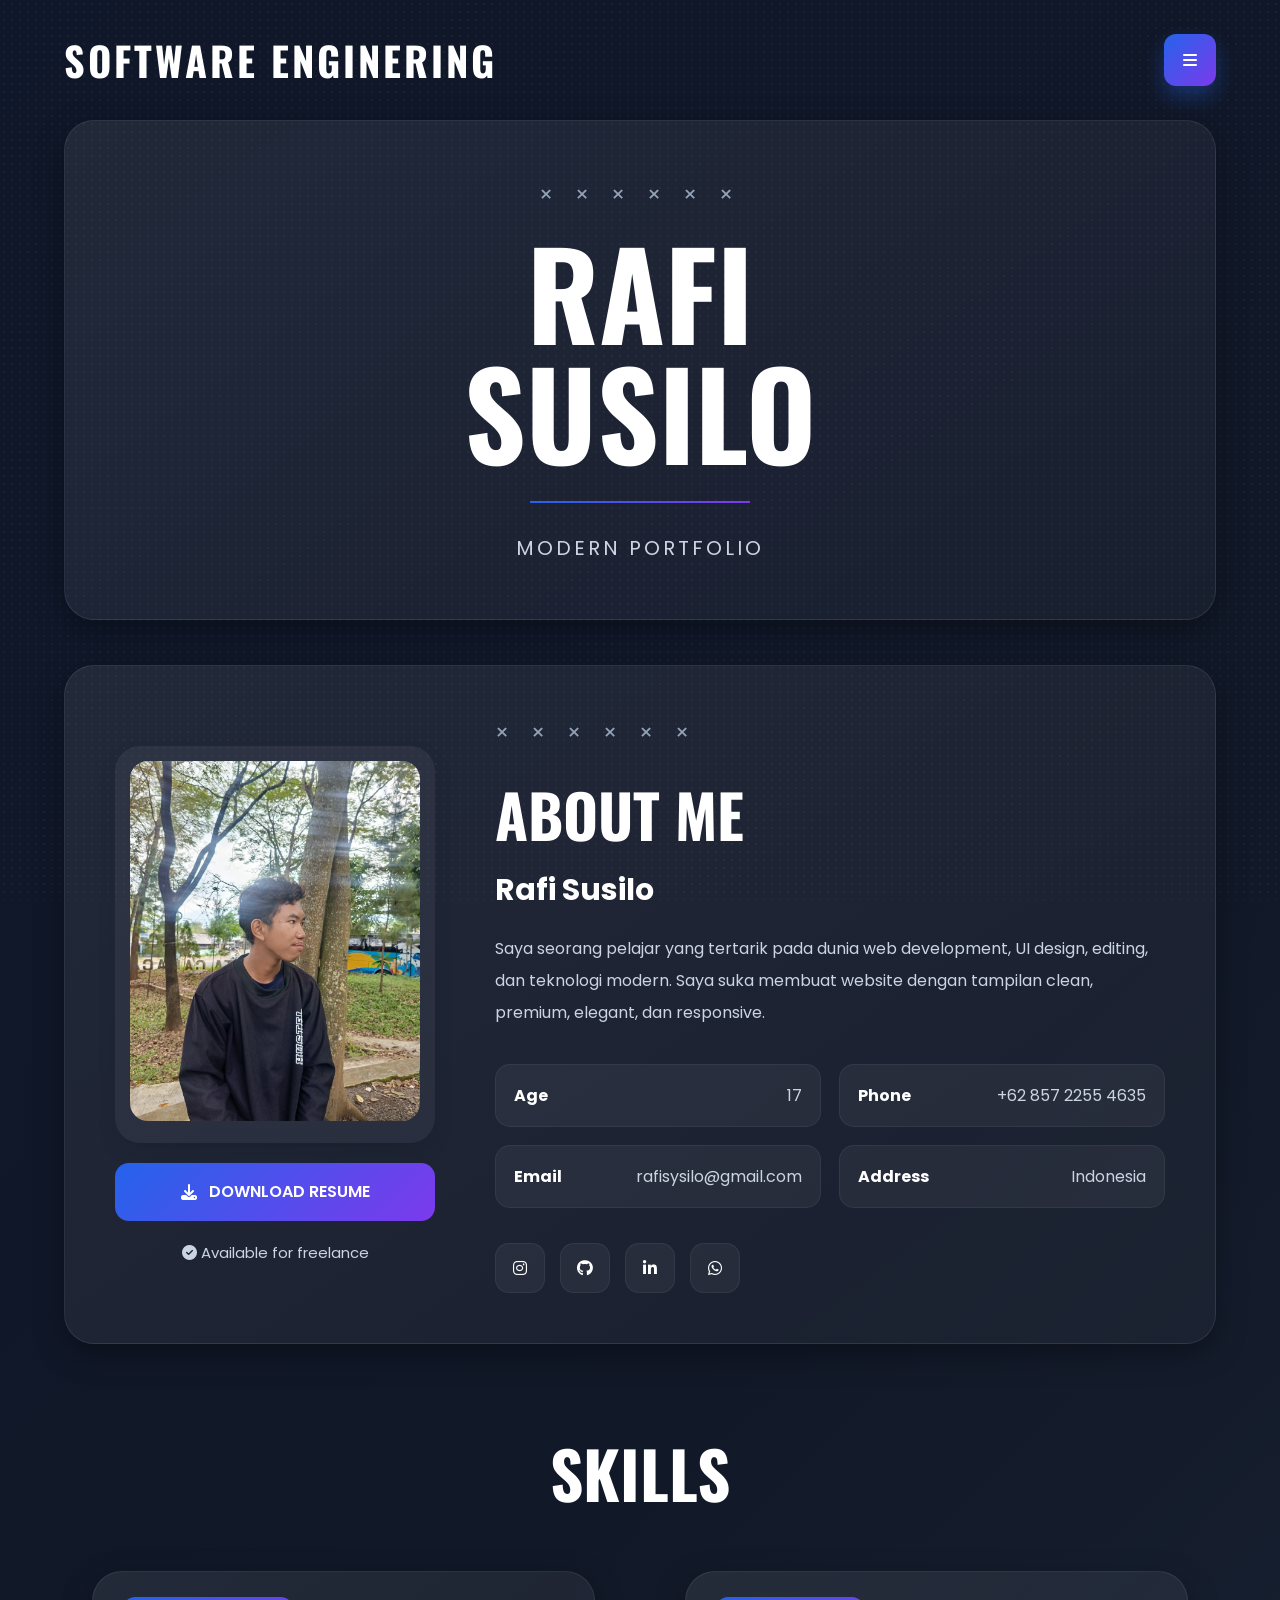
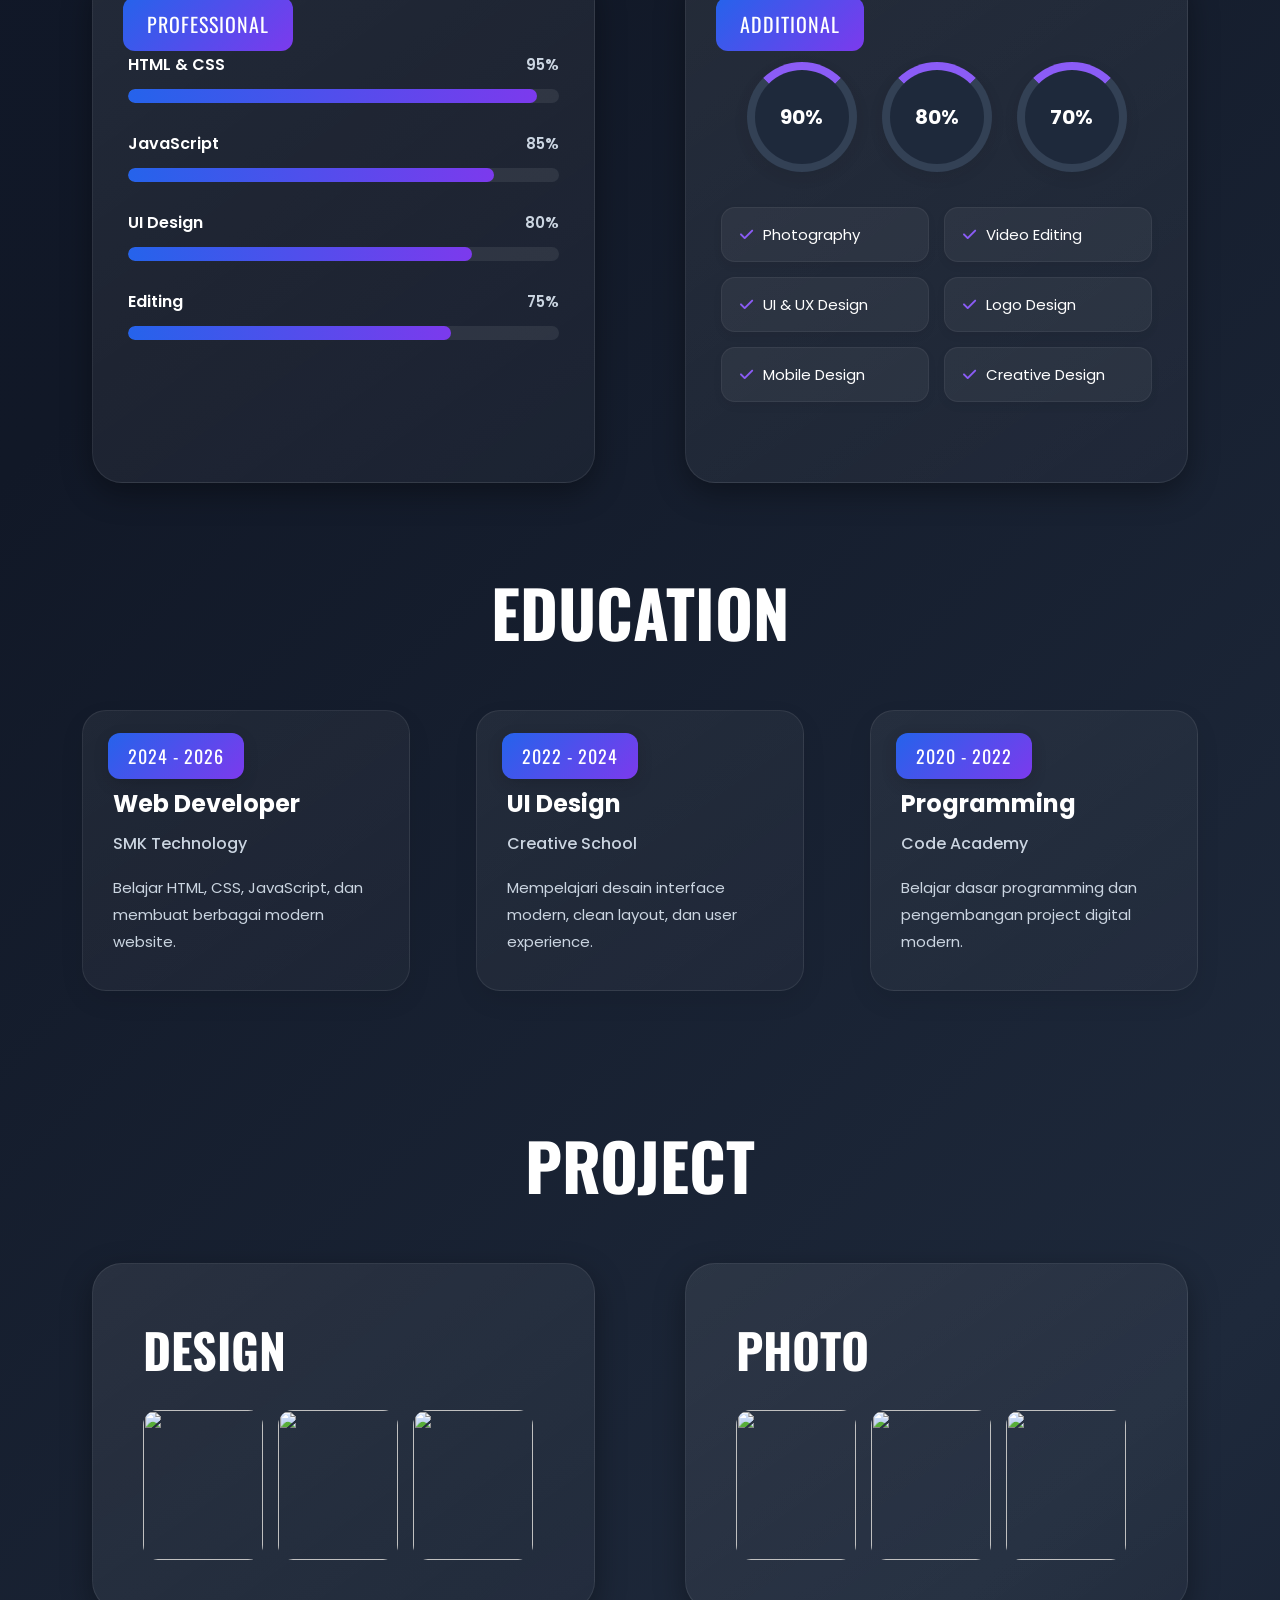
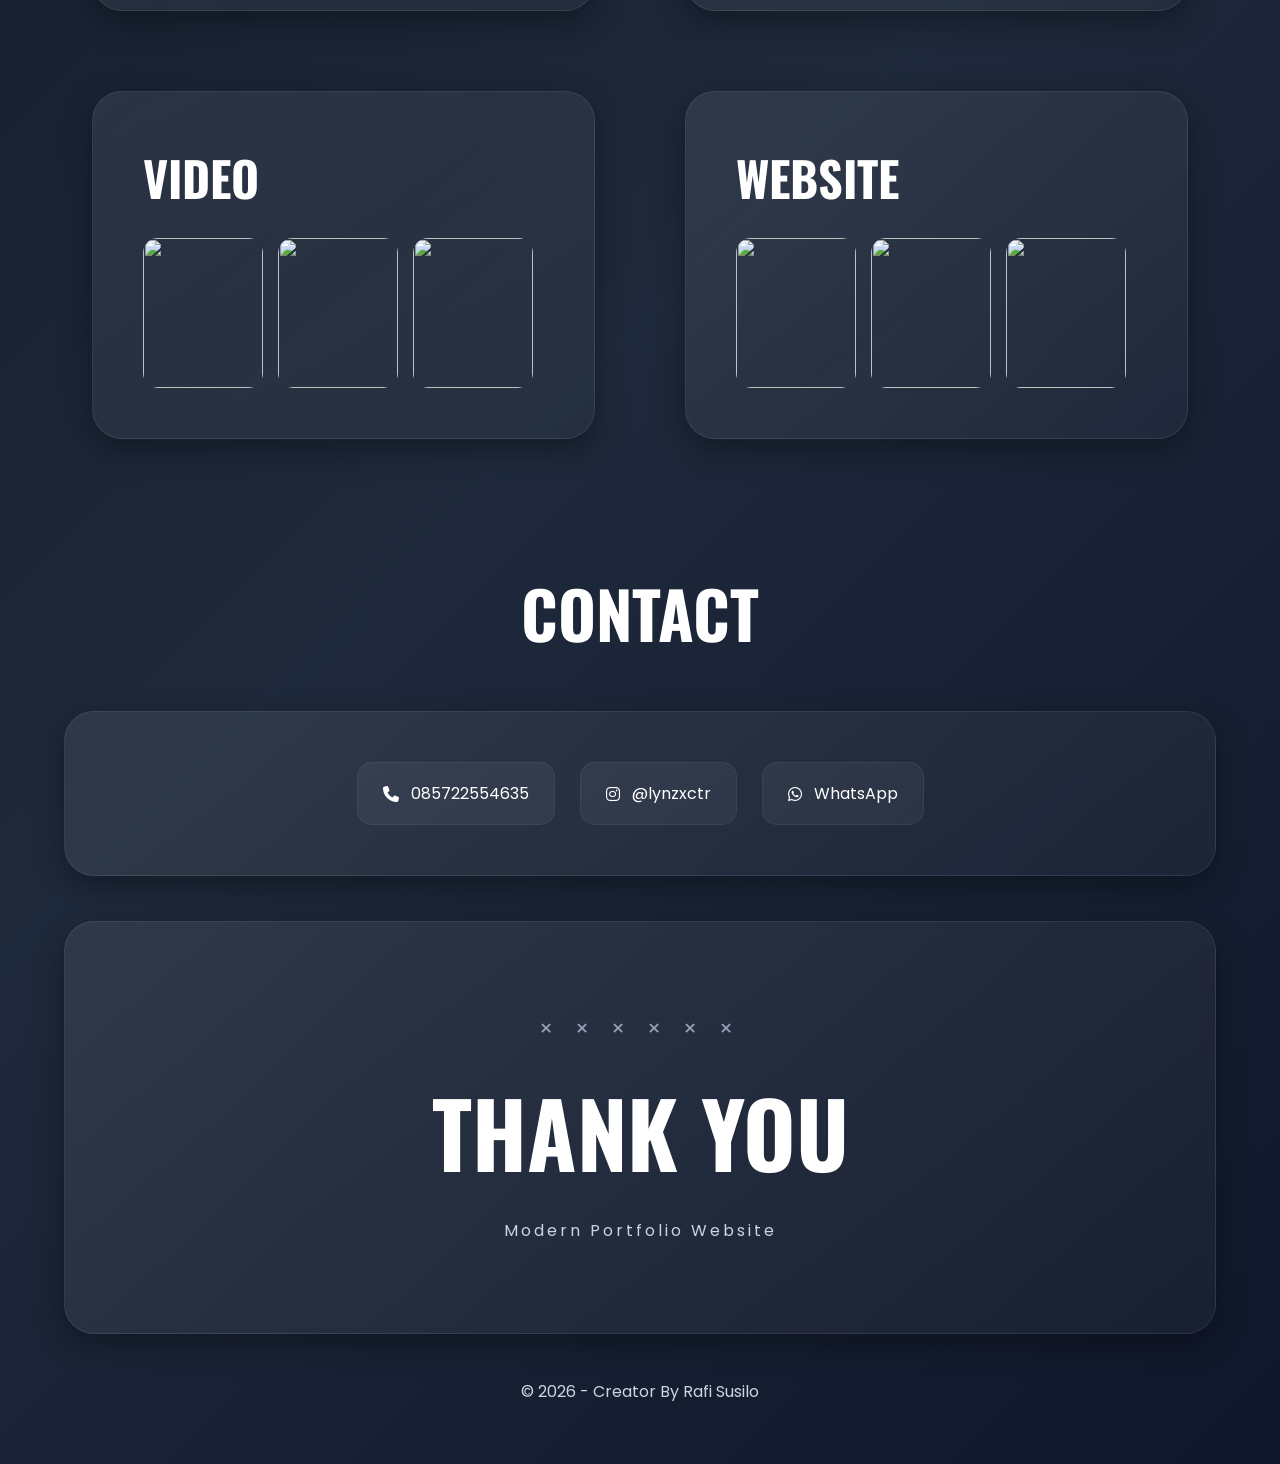
==== commit c687ad9e: "Add files via upload" ====
--- a/index.html
+++ b/index.html
@@ -2,384 +2,463 @@
 <html lang="id">
 <head>
 
-  <meta charset="UTF-8">
-  <meta name="viewport" content="width=device-width, initial-scale=1.0">
-
-  <title>Rafi Profile</title>
-
-  <!-- FONT -->
-  <link rel="preconnect" href="https://fonts.googleapis.com">
-  <link rel="preconnect" href="https://fonts.gstatic.com" crossorigin>
-
-  <link href="https://fonts.googleapis.com/css2?family=Outfit:wght@300;400;500;600;700;800;900&display=swap" rel="stylesheet">
-
-  <!-- ICON -->
-  <link rel="stylesheet"
-  href="https://cdnjs.cloudflare.com/ajax/libs/font-awesome/6.5.1/css/all.min.css"/>
-
-  <!-- CSS -->
-  <link rel="stylesheet" href="style.css">
+<meta charset="UTF-8">
+<meta name="viewport" content="width=device-width, initial-scale=1.0">
+
+<title>Rafi Modern Portfolio</title>
+
+<!-- GOOGLE FONT -->
+<link rel="preconnect" href="https://fonts.googleapis.com">
+<link rel="preconnect" href="https://fonts.gstatic.com" crossorigin>
+
+<link href="https://fonts.googleapis.com/css2?family=Oswald:wght@400;500;600;700&family=Poppins:wght@300;400;500;600;700&display=swap" rel="stylesheet">
+
+<!-- ICON -->
+<link rel="stylesheet"
+href="https://cdnjs.cloudflare.com/ajax/libs/font-awesome/6.5.1/css/all.min.css"/>
+
+<!-- CSS -->
+<link rel="stylesheet" href="style.css">
 
 </head>
-
 <body>
 
-  <!-- BACKGROUND -->
-  <div class="bg-line"></div>
-  <div class="bg-glow glow-1"></div>
-  <div class="bg-glow glow-2"></div>
-
-  <!-- NAVBAR -->
-  <nav class="navbar">
-
-    <!-- LOGO -->
-    <div class="logo-box">
-
-      <div class="logo-icon">
-        <span></span>
-        <span></span>
-        <span></span>
-      </div>
-
-      <h2 class="logo">
-        Rafi
-      </h2>
-
-    </div>
-
-    <!-- MENU -->
-    <ul class="nav-links" id="navLinks">
-
-      <li><a href="#home">HOME</a></li>
-      <li><a href="#about">ABOUT</a></li>
-      <li><a href="#skills">SKILLS</a></li>
-      <li><a href="#portfolio">PROJECTS</a></li>
-      <li><a href="#contact">CONTACT</a></li>
-
-    </ul>
-
-    <!-- RIGHT -->
-    <div class="nav-right">
-
-      <!-- THEME -->
-      <button id="themeToggle">
-
-        <i class="fa-solid fa-moon" id="themeIcon"></i>
-
-      </button>
-
-      <!-- HAMBURGER -->
-      <div class="hamburger" id="hamburger">
-
-        <div class="hamburger-book">
-
-          <span></span>
-          <span></span>
-          <span></span>
-
-        </div>
-
-      </div>
-
-    </div>
-
-  </nav>
-
-  <!-- MOBILE MENU -->
-  <div class="mobile-menu" id="mobileMenu">
-
-    <a href="#home">HOME</a>
-    <a href="#about">ABOUT</a>
-    <a href="#skills">SKILLS</a>
-    <a href="#portfolio">PROJECTS</a>
-    <a href="#contact">CONTACT</a>
-
-  </div>
-
-  <!-- OVERLAY -->
-  <div class="overlay" id="overlay"></div>
-
-  <!-- HERO -->
-  <section class="hero" id="home">
-
-    <!-- LEFT -->
-    <div class="hero-text">
-
-      <p class="mini-title">
-        MODERN PERSONAL WEBSITE
-      </p>
-
-      <h1>
-
-        CREATIVE <br>
-
-        <span>
-          DEVELOPER
-        </span>
-
-      </h1>
-
-      <h3 id="typing"></h3>
-
-      <p class="desc">
-
-        Website identitas diri modern dengan tampilan premium,
-        clean, futuristic, dan elegant.
-
-      </p>
-
-      <div class="hero-buttons">
-
-        <a href="#portfolio" class="btn-main">
-
-          Explore Project
-
-        </a>
-
-        <a href="#contact" class="btn-secondary">
-
-          Contact Me
-
-        </a>
-
-      </div>
-
-    </div>
-
-    <!-- RIGHT -->
-    <div class="hero-image">
-
-      <div class="hex-border"></div>
-
-      <div class="image-card">
-
-        <img src="Lynzx.jpg" alt="Profile">
-
-      </div>
-
-    </div>
-
-  </section>
-
-  <!-- ABOUT -->
-  <section class="about" id="about">
-
-    <div class="section-head">
-
-      <p>ABOUT ME</p>
-      <h2>Tentang Saya</h2>
-
-    </div>
-
-    <div class="about-container">
-
-      <div class="about-card">
-
-        <h3>Siapa Saya?</h3>
-
-        <p>
-
-          Saya seorang pelajar yang tertarik pada dunia
-          web development, UI design, dan teknologi modern.
-
-        </p>
-
-      </div>
-
-      <div class="about-card">
-
-        <h3>Hobi</h3>
-
-        <p>
-
-          Gaming, Editing, Design, Programming.
-
-        </p>
-
-      </div>
-
-    </div>
-
-  </section>
-
-  <!-- SKILLS -->
-  <section class="skills" id="skills">
-
-    <div class="section-head">
-
-      <p>MY SKILLS</p>
-      <h2>Kemampuan</h2>
-
-    </div>
-
-    <div class="skill-box">
-
-      <div class="skill">
-
-        <div class="skill-top">
-
-          <h4>HTML</h4>
-          <span>95%</span>
-
-        </div>
-
-        <div class="progress">
-          <span style="width:95%"></span>
-        </div>
-
-      </div>
-
-      <div class="skill">
-
-        <div class="skill-top">
-
-          <h4>CSS</h4>
-          <span>90%</span>
-
-        </div>
-
-        <div class="progress">
-          <span style="width:90%"></span>
-        </div>
-
-      </div>
-
-      <div class="skill">
-
-        <div class="skill-top">
-
-          <h4>JavaScript</h4>
-          <span>80%</span>
-
-        </div>
-
-        <div class="progress">
-          <span style="width:80%"></span>
-        </div>
-
-      </div>
-
-    </div>
-
-  </section>
-
-  <!-- PORTFOLIO -->
-  <section class="portfolio" id="portfolio">
-
-  <div class="section-head">
-
-    <p>MY PROJECT</p>
-    <h2>Portfolio</h2>
-
-  </div>
-
-  <div class="portfolio-container">
-
-    <!-- CARD 1 -->
-    <a href="https://binus.ac.id/binus-digital/2025/02/02/gaya-desain-web-modern-yang-harus-diketahui-setiap-frontend-developer-panduan-2025-bagian-1/"
-    target="_blank"
-    class="portfolio-card">
-
-      <div class="portfolio-image">
-
-        <img src="https://images.unsplash.com/photo-1498050108023-c5249f4df085" alt="">
-
-      </div>
-
-      <div class="portfolio-content">
-
-        <h3>Modern Website</h3>
-
-        <p>
-
-          Website modern dengan desain futuristic dan clean.
-
-        </p>
-
-      </div>
-
-    </a>
-
-    <!-- CARD 2 -->
-    <a href="https://binus.ac.id/binus-digital/2020/01/22/apa-itu-user-interface-design/"
-    target="_blank"
-    class="portfolio-card">
-
-      <div class="portfolio-image">
-
-        <img src="https://images.unsplash.com/photo-1515879218367-8466d910aaa4" alt="">
-
-      </div>
-
-      <div class="portfolio-content">
-
-        <h3>UI Design</h3>
-
-        <p>
-
-          Interface premium dengan animasi modern.
-
-        </p>
-
-      </div>
-
-    </a>
-
-  </div>
-
-</section>
-
-  <!-- CONTACT -->
-<section class="contact" id="contact">
-
-  <div class="section-head">
-
-    <p>CONTACT</p>
-    <h2>Hubungi Saya</h2>
-
-  </div>
-
-  <div class="contact-container">
-
-    <!-- INSTAGRAM -->
-    <a href="https://www.instagram.com/lynzxctr?igsh=c2h6MmZkcXc3OHN1"
-    target="_blank"
-    class="contact-card">
-
-      <i class="fa-brands fa-instagram"></i>
-
-      <h3>Instagram</h3>
-
-      <p>@lynzxctr</p>
-
-    </a>
-
-    <!-- WHATSAPP -->
-    <a href="https://wa.me/6285722554635?text=Hai+Lynzx"
-    target="_blank"
-    class="contact-card">
-
-      <i class="fa-brands fa-whatsapp"></i>
-
-      <h3>WhatsApp</h3>
-
-      <p>085722554635</p>
-
-    </a>
-
-  </div>
-
-</section>
-
-  <!-- FOOTER -->
-  <footer>
-
-    © Creator By Rafi Susilo
-
-  </footer>
-
-  <!-- JS -->
-  <script src="script.js"></script>
+<!-- BACKGROUND -->
+<div class="texture"></div>
+
+<!-- NAVBAR -->
+<nav class="navbar">
+
+<div class="logo">
+SOFTWARE ENGINERING
+</div>
+
+<div class="menu-btn" id="menuBtn">
+<i class="fa-solid fa-bars"></i>
+</div>
+
+</nav>
+
+<!-- MOBILE MENU -->
+<div class="mobile-menu" id="mobileMenu">
+
+<a href="#home">HOME</a>
+<a href="#about">ABOUT</a>
+<a href="#skills">SKILLS</a>
+<a href="#education">EDUCATION</a>
+<a href="#project">PROJECT</a>
+<a href="#contact">CONTACT</a>
+
+</div>
+
+<div class="overlay" id="overlay"></div>
+
+<!-- HERO -->
+<section class="hero card" id="home">
+
+<div class="hero-content">
+
+<div class="small-x">
+× × × × × ×
+</div>
+
+<h1>
+RAFI <br>
+SUSILO
+</h1>
+
+<div class="line"></div>
+
+<p id="typing"></p>
+
+</div>
+
+</section>
+
+<!-- ABOUT -->
+<section class="profile card" id="about">
+
+<!-- LEFT -->
+<div class="profile-left">
+
+<div class="profile-image">
+
+<img src="Lynzx.jpg" alt="Rafi">
+
+</div>
+
+<a href="#" class="resume-btn">
+
+<i class="fa-solid fa-download"></i>
+
+DOWNLOAD RESUME
+
+</a>
+
+<div class="available">
+
+<i class="fa-solid fa-circle-check"></i>
+
+Available for freelance
+
+</div>
+
+</div>
+
+<!-- RIGHT -->
+<div class="profile-right">
+
+<div class="small-x">
+× × × × × ×
+</div>
+
+<h2>ABOUT ME</h2>
+
+<h3>Rafi Susilo</h3>
+
+<p>
+
+Saya seorang pelajar yang tertarik pada dunia
+web development, UI design, editing, dan teknologi modern.
+Saya suka membuat website dengan tampilan clean,
+premium, elegant, dan responsive.
+
+</p>
+
+<div class="info-grid">
+
+<div class="info">
+<b>Age</b>
+<span>17</span>
+</div>
+
+<div class="info">
+<b>Phone</b>
+<span>+62 857 2255 4635</span>
+</div>
+
+<div class="info">
+<b>Email</b>
+<span>rafisysilo@gmail.com</span>
+</div>
+
+<div class="info">
+<b>Address</b>
+<span>Indonesia</span>
+</div>
+
+</div>
+
+<div class="socials">
+
+<a href="#"><i class="fa-brands fa-instagram"></i></a>
+
+<a href="#"><i class="fa-brands fa-github"></i></a>
+
+<a href="#"><i class="fa-brands fa-linkedin-in"></i></a>
+
+<a href="#"><i class="fa-brands fa-whatsapp"></i></a>
+
+</div>
+
+</div>
+
+</section>
+
+<!-- SKILLS -->
+<div class="section-title" id="skills">
+<h2>SKILLS</h2>
+</div>
+
+<section class="skills-wrap">
+
+<!-- LEFT -->
+<div class="skill-card card">
+
+<div class="skill-head">
+PROFESSIONAL
+</div>
+
+<div class="skill">
+
+<div class="skill-top">
+<h4>HTML & CSS</h4>
+<span>95%</span>
+</div>
+
+<div class="progress">
+<span style="width:95%"></span>
+</div>
+
+</div>
+
+<div class="skill">
+
+<div class="skill-top">
+<h4>JavaScript</h4>
+<span>85%</span>
+</div>
+
+<div class="progress">
+<span style="width:85%"></span>
+</div>
+
+</div>
+
+<div class="skill">
+
+<div class="skill-top">
+<h4>UI Design</h4>
+<span>80%</span>
+</div>
+
+<div class="progress">
+<span style="width:80%"></span>
+</div>
+
+</div>
+
+<div class="skill">
+
+<div class="skill-top">
+<h4>Editing</h4>
+<span>75%</span>
+</div>
+
+<div class="progress">
+<span style="width:75%"></span>
+</div>
+
+</div>
+
+</div>
+
+<!-- RIGHT -->
+<div class="skill-card card">
+
+<div class="skill-head">
+ADDITIONAL
+</div>
+
+<div class="circle-wrap">
+
+<div class="circle">
+90%
+</div>
+
+<div class="circle">
+80%
+</div>
+
+<div class="circle">
+70%
+</div>
+
+</div>
+
+<div class="skill-list">
+
+<p><i class="fa-solid fa-check"></i> Photography</p>
+
+<p><i class="fa-solid fa-check"></i> Video Editing</p>
+
+<p><i class="fa-solid fa-check"></i> UI & UX Design</p>
+
+<p><i class="fa-solid fa-check"></i> Logo Design</p>
+
+<p><i class="fa-solid fa-check"></i> Mobile Design</p>
+
+<p><i class="fa-solid fa-check"></i> Creative Design</p>
+
+</div>
+
+</div>
+
+</section>
+
+<!-- EDUCATION -->
+<div class="section-title" id="education">
+<h2>EDUCATION</h2>
+</div>
+
+<section class="edu-grid">
+
+<div class="edu-card card">
+
+<div class="edu-year">
+2024 - 2026
+</div>
+
+<h3>Web Developer</h3>
+
+<h4>SMK Technology</h4>
+
+<p>
+Belajar HTML, CSS, JavaScript,
+dan membuat berbagai modern website.
+</p>
+
+</div>
+
+<div class="edu-card card">
+
+<div class="edu-year">
+2022 - 2024
+</div>
+
+<h3>UI Design</h3>
+
+<h4>Creative School</h4>
+
+<p>
+Mempelajari desain interface modern,
+clean layout, dan user experience.
+</p>
+
+</div>
+
+<div class="edu-card card">
+
+<div class="edu-year">
+2020 - 2022
+</div>
+
+<h3>Programming</h3>
+
+<h4>Code Academy</h4>
+
+<p>
+Belajar dasar programming dan
+pengembangan project digital modern.
+</p>
+
+</div>
+
+</section>
+
+<!-- PROJECT -->
+<div class="section-title" id="project">
+<h2>PROJECT</h2>
+</div>
+
+<section class="grid-section">
+
+<div class="mini-card card">
+
+<h2>DESIGN</h2>
+
+<div class="gallery">
+
+<img src="https://images.unsplash.com/photo-1498050108023-c5249f4df085">
+
+<img src="https://images.unsplash.com/photo-1516321318423-f06f85e504b3">
+
+<img src="https://images.unsplash.com/photo-1515879218367-8466d910aaa4">
+
+</div>
+
+</div>
+
+<div class="mini-card card">
+
+<h2>PHOTO</h2>
+
+<div class="gallery">
+
+<img src="https://images.unsplash.com/photo-1500530855697-b586d89ba3ee">
+
+<img src="https://images.unsplash.com/photo-1493246507139-91e8fad9978e">
+
+<img src="https://images.unsplash.com/photo-1507525428034-b723cf961d3e">
+
+</div>
+
+</div>
+
+<div class="mini-card card">
+
+<h2>VIDEO</h2>
+
+<div class="gallery">
+
+<img src="https://images.unsplash.com/photo-1492691527719-9d1e07e534b4">
+
+<img src="https://images.unsplash.com/photo-1485846234645-a62644f84728">
+
+<img src="https://images.unsplash.com/photo-1516280440614-37939bbacd81">
+
+</div>
+
+</div>
+
+<div class="mini-card card">
+
+<h2>WEBSITE</h2>
+
+<div class="gallery">
+
+<img src="https://images.unsplash.com/photo-1460925895917-afdab827c52f">
+
+<img src="https://images.unsplash.com/photo-1518770660439-4636190af475">
+
+<img src="https://images.unsplash.com/photo-1555066931-4365d14bab8a">
+
+</div>
+
+</div>
+
+</section>
+
+<!-- CONTACT -->
+<div class="section-title" id="contact">
+<h2>CONTACT</h2>
+</div>
+
+<section class="contact-section card">
+
+<div class="contact-box">
+
+<div>
+<i class="fa-solid fa-phone"></i>
+085722554635
+</div>
+
+<div>
+<i class="fa-brands fa-instagram"></i>
+@lynzxctr
+</div>
+
+<div>
+<i class="fa-brands fa-whatsapp"></i>
+WhatsApp
+</div>
+
+</div>
+
+</section>
+
+<!-- THANK YOU -->
+<section class="thanks card">
+
+<div class="small-x">
+× × × × × ×
+</div>
+
+<h1>THANK YOU</h1>
+
+<p>Modern Portfolio Website</p>
+
+</section>
+
+<!-- FOOTER -->
+<footer>
+
+© 2026 - Creator By Rafi Susilo
+
+</footer>
+
+<!-- JS -->
+<script src="script.js"></script>
 
 </body>
 </html>
--- a/style.css
+++ b/style.css
@@ -1,852 +1,933 @@
-/* ===================== */
-/* RESET */
-/* ===================== */
+/* ======================
+RESET
+====================== */
 
 *{
-  margin:0;
-  padding:0;
-  box-sizing:border-box;
-  scroll-behavior:smooth;
+margin:0;
+padding:0;
+box-sizing:border-box;
+scroll-behavior:smooth;
 }
 
 body{
-  font-family:'Outfit',sans-serif;
-  overflow-x:hidden;
-  background:#050816;
-  color:white;
-}
-
-/* ===================== */
-/* ROOT */
-/* ===================== */
-
-:root{
-
-  --main:#4ade80;
-  --dark:#050816;
-  --card:#0d1329;
-  --border:rgba(255,255,255,0.08);
-
-}
-
-/* ===================== */
-/* BACKGROUND */
-/* ===================== */
-
-.bg-line{
-
-  position:fixed;
-  inset:0;
-
-  background-image:
-  linear-gradient(rgba(255,255,255,0.03) 1px, transparent 1px),
-  linear-gradient(90deg, rgba(255,255,255,0.03) 1px, transparent 1px);
-
-  background-size:60px 60px;
-
-  z-index:-3;
-}
-
-.bg-glow{
-
-  position:fixed;
-
-  width:500px;
-  height:500px;
-
-  border-radius:50%;
-
-  filter:blur(120px);
-
-  z-index:-2;
-}
-
-.glow-1{
-
-  top:-200px;
-  left:-150px;
-
-  background:rgba(74,222,128,0.18);
-}
-
-.glow-2{
-
-  bottom:-200px;
-  right:-150px;
-
-  background:rgba(59,130,246,0.18);
-}
-
-/* ===================== */
-/* NAVBAR */
-/* ===================== */
+font-family:'Poppins',sans-serif;
+
+background:
+linear-gradient(
+135deg,
+#0f172a 0%,
+#111827 35%,
+#1e293b 70%,
+#0f172a 100%
+);
+
+color:#fff;
+overflow-x:hidden;
+padding:30px 0 60px;
+}
+
+/* ======================
+BACKGROUND
+====================== */
+
+.texture{
+position:fixed;
+inset:0;
+
+background-image:
+radial-gradient(rgba(255,255,255,0.04) 1px, transparent 1px);
+
+background-size:8px 8px;
+
+z-index:-2;
+}
+
+/* ======================
+NAVBAR
+====================== */
 
 .navbar{
-
-  position:fixed;
-
-  top:20px;
-  left:50%;
-
-  transform:translateX(-50%);
-
-  width:92%;
-
-  height:85px;
-
-  padding:0 30px;
-
-  display:flex;
-  justify-content:space-between;
-  align-items:center;
-
-  background:#0b1225;
-
-  border:1px solid var(--border);
-
-  z-index:1000;
-}
-
-/* ===================== */
-/* LOGO */
-/* ===================== */
-
-.logo-box{
-
-  display:flex;
-  align-items:center;
-
-  gap:18px;
-}
-
-.logo-icon{
-
-  width:75px;
-  height:75px;
-
-  background:var(--main);
-
-  display:flex;
-  justify-content:center;
-  align-items:center;
-
-  gap:5px;
-}
-
-.logo-icon span{
-
-  width:6px;
-  height:32px;
-
-  background:#000;
-
-  transform:skew(-20deg);
+width:90%;
+max-width:1300px;
+
+margin:auto auto 30px;
+
+display:flex;
+justify-content:space-between;
+align-items:center;
 }
 
 .logo{
-
-  font-size:34px;
-  font-weight:800;
-}
-
-/* ===================== */
-/* MENU */
-/* ===================== */
-
-.nav-links{
-
-  display:flex;
-  gap:10px;
-
-  list-style:none;
-}
-
-.nav-links a{
-
-  color:white;
-
-  text-decoration:none;
-
-  font-size:14px;
-  font-weight:700;
-
-  letter-spacing:1px;
-
-  padding:15px 18px;
-
-  transition:0.3s;
-}
-
-.nav-links a:hover{
-
-  color:var(--main);
-}
-
-/* ===================== */
-/* RIGHT */
-/* ===================== */
-
-.nav-right{
-
-  display:flex;
-  align-items:center;
-
-  gap:14px;
-}
-
-/* ===================== */
-/* THEME */
-/* ===================== */
-
-#themeToggle{
-
-  width:55px;
-  height:55px;
-
-  border:none;
-
-  background:#101936;
-
-  color:white;
-
-  font-size:18px;
-
-  cursor:pointer;
-
-  transition:0.3s;
-}
-
-#themeToggle:hover{
-
-  background:var(--main);
-  color:black;
-}
-
-/* ===================== */
-/* HAMBURGER */
-/* ===================== */
-
-.hamburger{
-
-  display:none;
-}
-
-/* BUKU */
-
-.hamburger-book{
-
-  width:60px;
-  height:60px;
-
-  background:var(--main);
-
-  display:flex;
-  justify-content:center;
-  align-items:center;
-  flex-direction:column;
-
-  gap:6px;
-
-  cursor:pointer;
-
-  position:relative;
-
-  transition:0.4s;
-}
-
-.hamburger-book::before{
-
-  content:"";
-
-  position:absolute;
-
-  left:-8px;
-  top:0;
-
-  width:8px;
-  height:100%;
-
-  background:#2dbd65;
-}
-
-/* GARIS */
-
-.hamburger-book span{
-
-  width:26px;
-  height:3px;
-
-  background:#000;
-
-  transition:0.4s;
-}
-
-/* ACTIVE */
-
-.hamburger.active span:nth-child(1){
-
-  transform:
-  rotate(45deg)
-  translateY(12px);
-}
-
-.hamburger.active span:nth-child(2){
-
-  opacity:0;
-}
-
-.hamburger.active span:nth-child(3){
-
-  transform:
-  rotate(-45deg)
-  translateY(-12px);
-}
-
-/* ===================== */
-/* MOBILE MENU */
-/* ===================== */
+font-family:'Oswald',sans-serif;
+font-size:40px;
+font-weight:700;
+letter-spacing:3px;
+color:white;
+}
+
+.menu-btn{
+width:52px;
+height:52px;
+
+background:
+linear-gradient(
+135deg,
+#2563eb,
+#7c3aed
+);
+
+color:white;
+
+display:flex;
+justify-content:center;
+align-items:center;
+
+cursor:pointer;
+
+border-radius:12px;
+
+transition:0.3s;
+
+box-shadow:
+0 10px 20px rgba(37,99,235,0.35);
+}
+
+.menu-btn:hover{
+transform:scale(1.05);
+}
+
+/* ======================
+CARD
+====================== */
+
+.card{
+width:90%;
+max-width:1300px;
+
+margin:auto auto 45px;
+
+background:
+linear-gradient(
+145deg,
+rgba(255,255,255,0.08),
+rgba(255,255,255,0.03)
+);
+
+padding:50px;
+
+border-radius:30px;
+
+border:1px solid rgba(255,255,255,0.08);
+
+box-shadow:
+0 10px 30px rgba(0,0,0,0.35);
+
+overflow:hidden;
+}
+
+/* ======================
+SMALL X
+====================== */
+
+.small-x{
+font-size:22px;
+letter-spacing:8px;
+color:#94a3b8;
+margin-bottom:20px;
+}
+
+/* ======================
+HERO
+====================== */
+
+.hero{
+min-height:500px;
+
+display:flex;
+justify-content:center;
+align-items:center;
+
+text-align:center;
+}
+
+.hero h1{
+font-family:'Oswald',sans-serif;
+font-size:120px;
+line-height:1;
+}
+
+.line{
+width:220px;
+height:2px;
+
+background:
+linear-gradient(
+90deg,
+#2563eb,
+#7c3aed
+);
+
+margin:30px auto;
+}
+
+.hero p{
+font-size:20px;
+letter-spacing:3px;
+color:#cbd5e1;
+}
+
+/* ======================
+PROFILE
+====================== */
+
+.profile{
+display:grid;
+grid-template-columns:320px 1fr;
+gap:60px;
+align-items:center;
+}
+
+.profile-left{
+display:flex;
+flex-direction:column;
+gap:20px;
+}
+
+.profile-image{
+background:rgba(255,255,255,0.05);
+
+padding:15px;
+border-radius:25px;
+
+box-shadow:
+0 10px 20px rgba(0,0,0,0.1);
+}
+
+.profile-image img{
+width:100%;
+height:360px;
+object-fit:cover;
+border-radius:18px;
+}
+
+.resume-btn{
+height:58px;
+
+display:flex;
+justify-content:center;
+align-items:center;
+gap:12px;
+
+text-decoration:none;
+
+background:
+linear-gradient(
+135deg,
+#2563eb,
+#7c3aed
+);
+
+color:white;
+
+border-radius:14px;
+
+font-weight:600;
+
+transition:0.3s;
+}
+
+.resume-btn:hover{
+transform:translateY(-3px);
+}
+
+.available{
+text-align:center;
+color:#cbd5e1;
+font-size:15px;
+}
+
+.profile-right h2{
+font-family:'Oswald',sans-serif;
+font-size:60px;
+margin-bottom:10px;
+color:white;
+}
+
+.profile-right h3{
+font-size:30px;
+margin-bottom:20px;
+color:white;
+}
+
+.profile-right p{
+line-height:2;
+color:#cbd5e1;
+margin-bottom:35px;
+}
+
+/* INFO */
+
+.info-grid{
+display:grid;
+grid-template-columns:repeat(2,1fr);
+gap:18px;
+margin-bottom:35px;
+}
+
+.info{
+background:rgba(255,255,255,0.05);
+
+padding:18px;
+border-radius:15px;
+
+display:flex;
+justify-content:space-between;
+gap:15px;
+
+border:1px solid rgba(255,255,255,0.06);
+}
+
+.info b{
+color:white;
+}
+
+.info span{
+color:#cbd5e1;
+}
+
+/* SOCIAL */
+
+.socials{
+display:flex;
+flex-wrap:wrap;
+gap:15px;
+}
+
+.socials a{
+width:50px;
+height:50px;
+
+display:flex;
+justify-content:center;
+align-items:center;
+
+background:rgba(255,255,255,0.05);
+
+border-radius:14px;
+
+text-decoration:none;
+color:white;
+
+border:1px solid rgba(255,255,255,0.06);
+
+transition:0.3s;
+}
+
+.socials a:hover{
+
+background:
+linear-gradient(
+135deg,
+#2563eb,
+#7c3aed
+);
+
+color:white;
+transform:translateY(-4px);
+}
+
+/* ======================
+TITLE
+====================== */
+
+.section-title{
+text-align:center;
+margin:80px 0 50px;
+}
+
+.section-title h2{
+font-family:'Oswald',sans-serif;
+font-size:65px;
+color:white;
+}
+
+/* ======================
+SKILLS
+====================== */
+
+.skills-wrap{
+width:90%;
+max-width:1300px;
+
+margin:auto;
+
+display:grid;
+grid-template-columns:1fr 1fr;
+gap:35px;
+}
+
+/* CARD */
+
+.skill-card{
+position:relative;
+padding:80px 35px 35px;
+
+min-height:100%;
+
+display:flex;
+flex-direction:column;
+justify-content:flex-start;
+}
+
+/* HEAD */
+
+.skill-head{
+position:absolute;
+
+top:25px;
+left:30px;
+
+background:
+linear-gradient(
+135deg,
+#2563eb,
+#7c3aed
+);
+
+color:white;
+
+padding:12px 24px;
+
+border-radius:12px;
+
+font-family:'Oswald',sans-serif;
+font-size:20px;
+letter-spacing:1px;
+}
+
+/* ITEM */
+
+.skill{
+margin-bottom:28px;
+}
+
+.skill:last-child{
+margin-bottom:0;
+}
+
+/* TOP */
+
+.skill-top{
+display:flex;
+justify-content:space-between;
+align-items:center;
+
+margin-bottom:12px;
+
+gap:20px;
+}
+
+.skill-top h4{
+font-size:16px;
+font-weight:600;
+color:white;
+}
+
+.skill-top span{
+font-size:15px;
+font-weight:600;
+color:#cbd5e1;
+}
+
+/* PROGRESS */
+
+.progress{
+width:100%;
+height:14px;
+
+background:rgba(255,255,255,0.08);
+
+border-radius:30px;
+
+overflow:hidden;
+}
+
+.progress span{
+display:block;
+height:100%;
+
+background:linear-gradient(
+90deg,
+#2563eb,
+#7c3aed
+);
+
+border-radius:30px;
+}
+
+/* CIRCLE */
+
+.circle-wrap{
+display:flex;
+justify-content:center;
+align-items:center;
+
+gap:25px;
+
+flex-wrap:wrap;
+
+margin:10px 0 35px;
+}
+
+.circle{
+width:110px;
+height:110px;
+
+border-radius:50%;
+
+border:8px solid #334155;
+border-top:8px solid #8b5cf6;
+
+background:#1e293b;
+
+display:flex;
+justify-content:center;
+align-items:center;
+
+font-weight:700;
+font-size:20px;
+
+color:white;
+
+box-shadow:
+0 5px 15px rgba(0,0,0,0.08);
+}
+
+/* LIST */
+
+.skill-list{
+display:grid;
+grid-template-columns:repeat(2,1fr);
+gap:15px;
+}
+
+.skill-list p{
+background:rgba(255,255,255,0.05);
+
+padding:15px 18px;
+
+border-radius:14px;
+
+display:flex;
+align-items:center;
+gap:10px;
+
+font-size:15px;
+
+color:white;
+
+border:1px solid rgba(255,255,255,0.06);
+
+box-shadow:
+0 4px 10px rgba(0,0,0,0.05);
+}
+
+.skill-list i{
+color:#8b5cf6;
+}
+
+/* RESPONSIVE */
+
+@media(max-width:700px){
+
+.skills-wrap{
+grid-template-columns:1fr;
+}
+
+.skill-list{
+grid-template-columns:1fr;
+}
+
+.circle{
+width:95px;
+height:95px;
+font-size:18px;
+}
+
+.skill-card{
+padding:75px 25px 30px;
+}
+
+}
+
+/* ======================
+EDUCATION
+====================== */
+
+.edu-grid{
+width:90%;
+max-width:1200px;
+
+margin:auto;
+
+display:grid;
+grid-template-columns:repeat(auto-fit,minmax(280px,1fr));
+
+gap:30px;
+align-items:stretch;
+}
+
+/* CARD */
+
+.edu-card{
+position:relative;
+
+padding:75px 30px 35px;
+
+background:
+linear-gradient(
+145deg,
+rgba(255,255,255,0.06),
+rgba(255,255,255,0.03)
+);
+
+border-radius:24px;
+
+border:1px solid rgba(255,255,255,0.08);
+
+box-shadow:
+0 10px 25px rgba(0,0,0,0.08);
+
+transition:0.35s ease;
+
+overflow:hidden;
+}
+
+.edu-card:hover{
+transform:translateY(-8px);
+}
+
+/* YEAR */
+
+.edu-year{
+position:absolute;
+
+top:22px;
+left:25px;
+
+background:
+linear-gradient(
+135deg,
+#2563eb,
+#7c3aed
+);
+
+color:white;
+
+padding:10px 20px;
+
+border-radius:12px;
+
+font-family:'Oswald',sans-serif;
+font-size:18px;
+letter-spacing:1px;
+
+box-shadow:
+0 5px 15px rgba(0,0,0,0.15);
+}
+
+/* TITLE */
+
+.edu-card h3{
+margin-bottom:10px;
+
+font-size:24px;
+font-weight:700;
+
+color:white;
+}
+
+/* SUBTITLE */
+
+.edu-card h4{
+font-size:16px;
+font-weight:500;
+
+color:#cbd5e1;
+
+margin-bottom:18px;
+}
+
+/* TEXT */
+
+.edu-card p{
+font-size:15px;
+line-height:1.8;
+
+color:#cbd5e1;
+}
+
+/* RESPONSIVE */
+
+@media(max-width:700px){
+
+.edu-grid{
+grid-template-columns:1fr;
+gap:25px;
+}
+
+.edu-card{
+padding:70px 25px 30px;
+}
+
+.edu-card h3{
+font-size:22px;
+}
+
+}
+
+/* ======================
+PROJECT
+====================== */
+
+.grid-section{
+width:90%;
+max-width:1300px;
+
+margin:auto;
+
+display:grid;
+grid-template-columns:repeat(2,1fr);
+gap:35px;
+}
+
+.mini-card{
+min-height:280px;
+}
+
+.mini-card h2{
+font-family:'Oswald',sans-serif;
+font-size:48px;
+margin-bottom:25px;
+color:white;
+}
+
+.gallery{
+display:flex;
+flex-wrap:wrap;
+gap:15px;
+}
+
+.gallery img{
+width:120px;
+height:150px;
+
+object-fit:cover;
+
+border-radius:15px;
+
+transition:0.4s;
+}
+
+.gallery img:hover{
+transform:scale(1.05);
+}
+
+/* ======================
+CONTACT
+====================== */
+
+.contact-section{
+text-align:center;
+}
+
+.contact-box{
+display:flex;
+justify-content:center;
+flex-wrap:wrap;
+gap:25px;
+}
+
+.contact-box div{
+background:rgba(255,255,255,0.05);
+
+padding:18px 25px;
+
+border-radius:15px;
+
+display:flex;
+align-items:center;
+gap:12px;
+
+font-size:16px;
+
+color:white;
+
+border:1px solid rgba(255,255,255,0.06);
+}
+
+/* ======================
+THANKS
+====================== */
+
+.thanks{
+text-align:center;
+padding:90px 40px;
+}
+
+.thanks h1{
+font-family:'Oswald',sans-serif;
+font-size:90px;
+margin-bottom:20px;
+}
+
+.thanks p{
+color:#cbd5e1;
+letter-spacing:3px;
+}
+
+/* ======================
+FOOTER
+====================== */
+
+footer{
+text-align:center;
+margin-top:40px;
+color:#cbd5e1;
+}
+
+/* ======================
+MOBILE MENU
+====================== */
 
 .mobile-menu{
-
-  position:fixed;
-
-  top:0;
-  right:-100%;
-
-  width:320px;
-  height:100vh;
-
-  background:#0a1022;
-
-  padding:130px 30px;
-
-  display:flex;
-  flex-direction:column;
-
-  gap:20px;
-
-  transition:0.5s;
-
-  z-index:1200;
+position:fixed;
+
+top:0;
+right:-100%;
+
+width:280px;
+height:100vh;
+
+background:
+linear-gradient(
+180deg,
+#111827,
+#0f172a
+);
+
+padding:100px 30px;
+
+display:flex;
+flex-direction:column;
+gap:20px;
+
+transition:0.4s;
+
+z-index:999;
 }
 
 .mobile-menu.active{
-
-  right:0;
+right:0;
 }
 
 .mobile-menu a{
-
-  color:white;
-
-  text-decoration:none;
-
-  font-size:17px;
-  font-weight:700;
-
-  padding:18px;
-
-  background:#111933;
-
-  border-left:5px solid var(--main);
-
-  transition:0.3s;
-}
-
-.mobile-menu a:hover{
-
-  transform:translateX(8px);
-
-  background:#172241;
-}
-
-/* ===================== */
+text-decoration:none;
+color:white;
+
+font-weight:600;
+
+padding:14px;
+
+border-radius:10px;
+
+background:rgba(255,255,255,0.05);
+
+border:1px solid rgba(255,255,255,0.06);
+}
+
 /* OVERLAY */
-/* ===================== */
 
 .overlay{
-
-  position:fixed;
-  inset:0;
-
-  background:rgba(0,0,0,0.6);
-
-  opacity:0;
-  visibility:hidden;
-
-  transition:0.4s;
-
-  z-index:1100;
+position:fixed;
+inset:0;
+
+background:rgba(0,0,0,0.6);
+
+opacity:0;
+visibility:hidden;
+
+transition:0.4s;
+
+z-index:998;
 }
 
 .overlay.active{
-
-  opacity:1;
-  visibility:visible;
-}
-
-/* ===================== */
-/* HERO */
-/* ===================== */
+opacity:1;
+visibility:visible;
+}
+
+/* ======================
+RESPONSIVE
+====================== */
+
+@media(max-width:1000px){
+
+.profile,
+.skills-wrap,
+.grid-section{
+grid-template-columns:1fr;
+}
+
+.hero h1{
+font-size:80px;
+}
+
+}
+
+@media(max-width:700px){
+
+.card{
+padding:30px;
+border-radius:22px;
+}
 
 .hero{
-
-  min-height:100vh;
-
-  padding:170px 8% 100px;
-
-  display:flex;
-  justify-content:space-between;
-  align-items:center;
-
-  gap:60px;
-}
-
-/* TEXT */
-
-.hero-text{
-
-  flex:1;
-}
-
-.mini-title{
-
-  color:var(--main);
-
-  font-size:14px;
-  font-weight:700;
-
-  letter-spacing:3px;
-
-  margin-bottom:18px;
-}
-
-.hero-text h1{
-
-  font-size:95px;
-
-  line-height:1;
-
-  font-weight:900;
-
-  margin-bottom:20px;
-}
-
-.hero-text span{
-
-  color:var(--main);
-}
-
-.hero-text h3{
-
-  font-size:28px;
-
-  margin-bottom:25px;
-
-  color:#8ec5ff;
-}
-
-.desc{
-
-  max-width:650px;
-
-  line-height:1.8;
-
-  color:#b9c2d0;
-
-  margin-bottom:35px;
-}
-
-/* BUTTON */
-
-.hero-buttons{
-
-  display:flex;
-  gap:18px;
-}
-
-.btn-main,
-.btn-secondary{
-
-  padding:18px 30px;
-
-  text-decoration:none;
-
-  font-weight:700;
-
-  transition:0.3s;
-}
-
-.btn-main{
-
-  background:var(--main);
-
-  color:black;
-}
-
-.btn-secondary{
-
-  border:1px solid var(--border);
-
-  color:white;
-}
-
-.btn-main:hover,
-.btn-secondary:hover{
-
-  transform:translateY(-5px);
-}
-
-/* ===================== */
-/* IMAGE */
-/* ===================== */
-
-.hero-image{
-
-  flex:1;
-
-  display:flex;
-  justify-content:center;
-
-  position:relative;
-}
-
-/* HEX */
-
-.hex-border{
-
-  position:absolute;
-
-  width:430px;
-  height:430px;
-
-  border:14px solid var(--main);
-
-  clip-path:polygon(
-  25% 5%,
-  75% 5%,
-  100% 50%,
-  75% 95%,
-  25% 95%,
-  0% 50%
-  );
-
-  z-index:1;
-}
-
-.image-card{
-
-  width:360px;
-  height:360px;
-
-  overflow:hidden;
-
-  clip-path:polygon(
-  25% 5%,
-  75% 5%,
-  100% 50%,
-  75% 95%,
-  25% 95%,
-  0% 50%
-  );
-
-  position:relative;
-
-  z-index:2;
-
-  margin-top:35px;
-}
-
-.image-card img{
-
-  width:100%;
-  height:100%;
-
-  object-fit:cover;
-}
-
-/* ===================== */
-/* SECTION */
-/* ===================== */
-
-section{
-
-  padding:100px 8%;
-}
-
-.section-head{
-
-  margin-bottom:50px;
-}
-
-.section-head p{
-
-  color:var(--main);
-
-  letter-spacing:3px;
-
-  margin-bottom:10px;
-
-  font-weight:700;
-}
-
-.section-head h2{
-
-  font-size:52px;
-}
-
-/* ===================== */
-/* CARD */
-/* ===================== */
-
-.about-container,
-.portfolio-container,
-.contact-container{
-
-  display:grid;
-
-  grid-template-columns:repeat(auto-fit,minmax(280px,1fr));
-
-  gap:25px;
-}
-
-.about-card,
-.portfolio-card,
-.contact-card{
-
-  background:var(--card);
-
-  border:1px solid var(--border);
-
-  padding:30px;
-
-  transition:0.4s;
-}
-
-.about-card:hover,
-.portfolio-card:hover,
-.contact-card:hover{
-
-  transform:translateY(-8px);
-}
-
-/* ===================== */
-/* SKILLS */
-/* ===================== */
-
-.skill{
-
-  margin-bottom:25px;
-}
-
-.skill-top{
-
-  display:flex;
-  justify-content:space-between;
-
-  margin-bottom:10px;
-}
-
-.progress{
-
-  width:100%;
-  height:14px;
-
-  background:#111933;
-
-  overflow:hidden;
-}
-
-.progress span{
-
-  display:block;
-
-  height:100%;
-
-  background:linear-gradient(
-    90deg,
-    #4ade80,
-    #22c55e
-  );
-}
-
-/* ===================== */
-/* PORTFOLIO */
-/* ===================== */
-
-.portfolio-image{
-
-  height:230px;
-
-  overflow:hidden;
-
-  margin-bottom:20px;
-}
-
-.portfolio-image img{
-
-  width:100%;
-  height:100%;
-
-  object-fit:cover;
-
-  transition:0.5s;
-}
-
-.portfolio-card:hover img{
-
-  transform:scale(1.08);
-}
-
-/* ===================== */
-/* CONTACT */
-/* ===================== */
-
-.contact-card{
-
-  text-align:center;
-}
-
-.contact-card i{
-
-  font-size:42px;
-
-  color:var(--main);
-
-  margin-bottom:20px;
-}
-
-/* ===================== */
-/* FOOTER */
-/* ===================== */
-
-footer{
-
-  text-align:center;
-
-  padding:35px;
-
-  border-top:1px solid var(--border);
-
-  color:#9aa4b2;
-}
-
-/* ===================== */
-/* LIGHT MODE */
-/* ===================== */
-
-.light-mode{
-
-  background:#edf2ff;
-  color:#111;
-}
-
-.light-mode .navbar,
-.light-mode .mobile-menu,
-.light-mode .about-card,
-.light-mode .portfolio-card,
-.light-mode .contact-card,
-.light-mode .progress,
-.light-mode #themeToggle{
-
-  background:#ffffff;
-}
-
-.light-mode .nav-links a,
-.light-mode .mobile-menu a,
-.light-mode h1,
-.light-mode h2,
-.light-mode h3,
-.light-mode p{
-
-  color:#111;
-}
-
-.light-mode .btn-secondary{
-
-  border:1px solid #ddd;
-  color:#111;
-}
-
-/* ===================== */
-/* RESPONSIVE */
-/* ===================== */
-
-@media(max-width:1000px){
-
-  .hero{
-
-    flex-direction:column-reverse;
-
-    text-align:center;
-  }
-
-  .hero-buttons{
-
-    justify-content:center;
-  }
-
-  .hero-text h1{
-
-    font-size:70px;
-  }
-
-  .nav-links{
-
-    display:none;
-  }
-
-  .hamburger{
-
-    display:block;
-  }
-
-}
-
-@media(max-width:700px){
-
-  .hero-text h1{
-
-    font-size:52px;
-  }
-
-  .hex-border{
-
-    width:320px;
-    height:320px;
-  }
-
-  .image-card{
-
-    width:260px;
-    height:260px;
-  }
-
-  .section-head h2{
-
-    font-size:38px;
-  }
-
-/* ===================== */
-/* LINK CARD FIX */
-/* ===================== */
-
-.portfolio-card,
-.contact-card{
-
-  text-decoration:none;
-
-  color:white;
-
-  display:block;
-}
-
-/* LIGHT MODE */
-
-.light-mode .portfolio-card,
-.light-mode .contact-card{
-
-  color:#111;
-  }
-  
+min-height:350px;
+}
+
+.hero h1{
+font-size:58px;
+}
+
+.section-title h2,
+.profile-right h2{
+font-size:45px;
+}
+
+.profile{
+gap:35px;
+}
+
+.info-grid{
+grid-template-columns:1fr;
+}
+
+.skill-list{
+grid-template-columns:1fr;
+}
+
+.gallery img{
+width:100%;
+height:220px;
+}
+
+.contact-box{
+flex-direction:column;
+}
+
+.thanks h1{
+font-size:58px;
+}
+
 }
